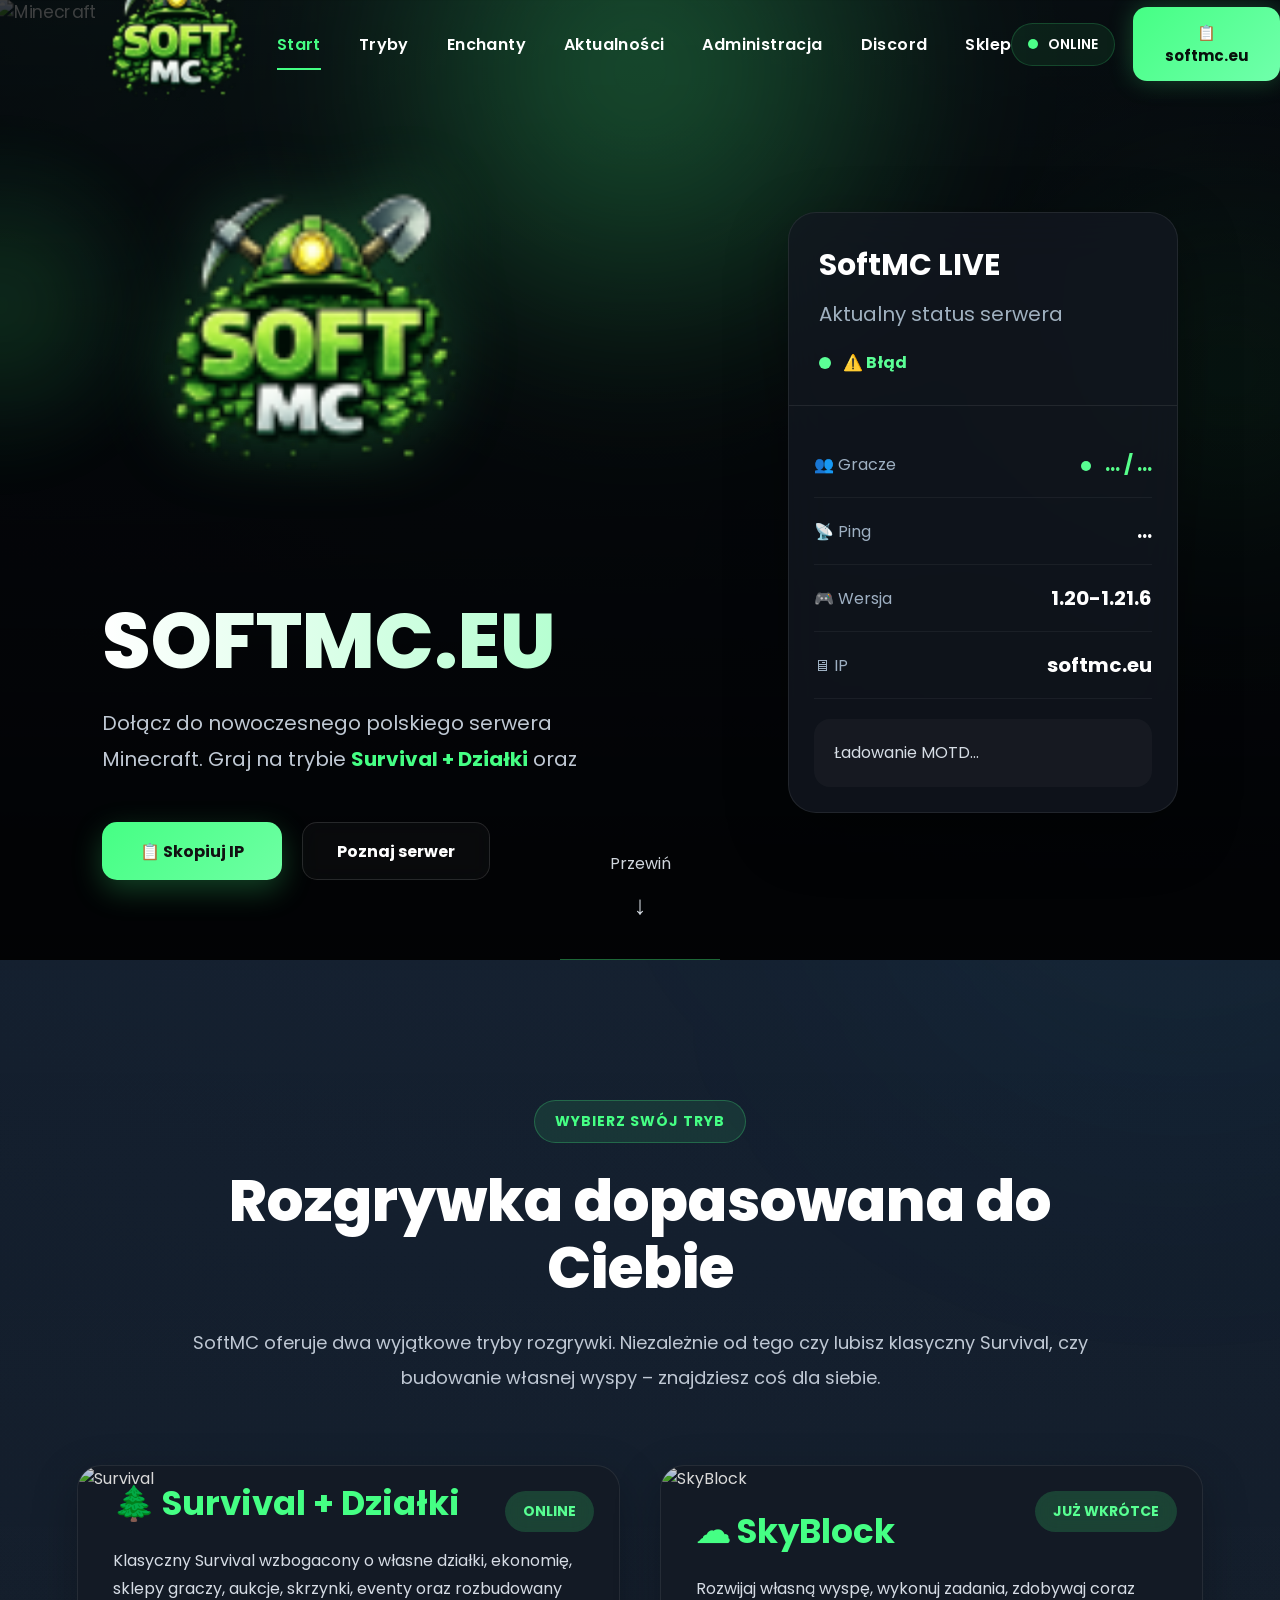
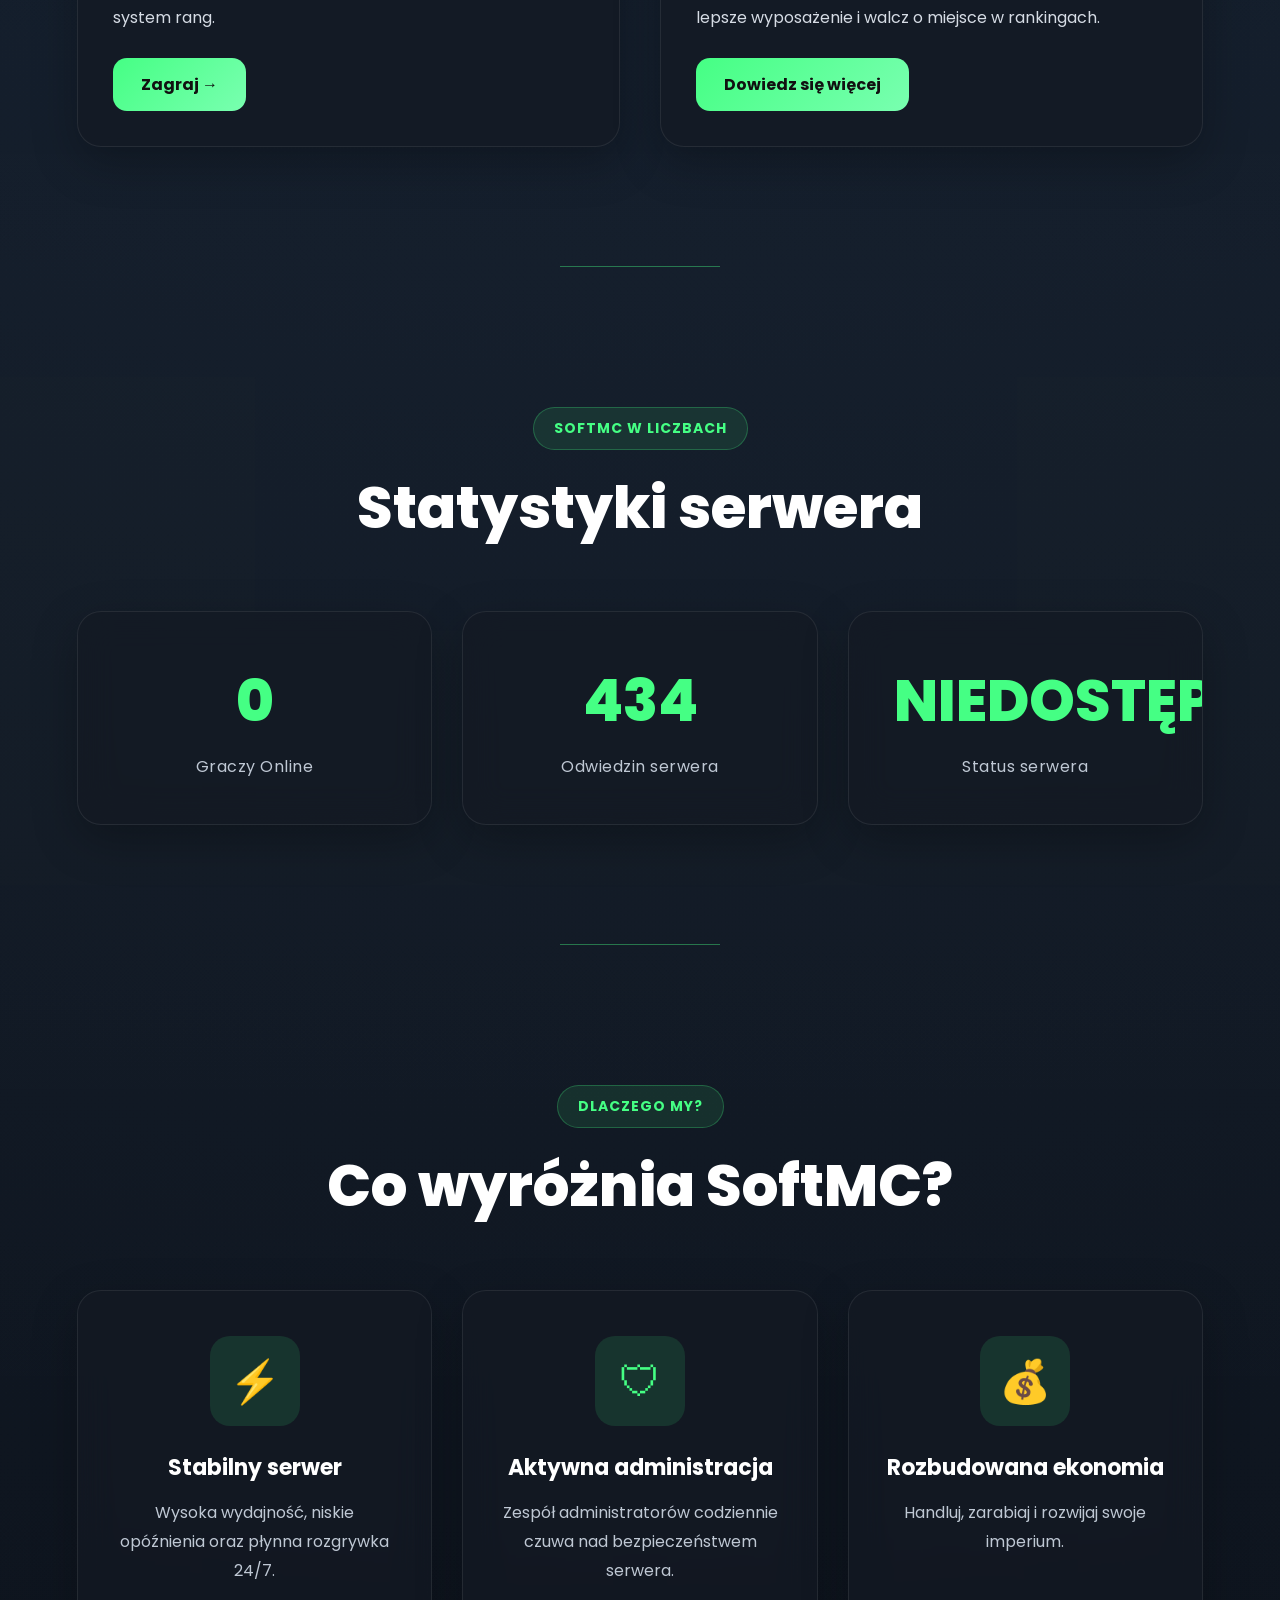
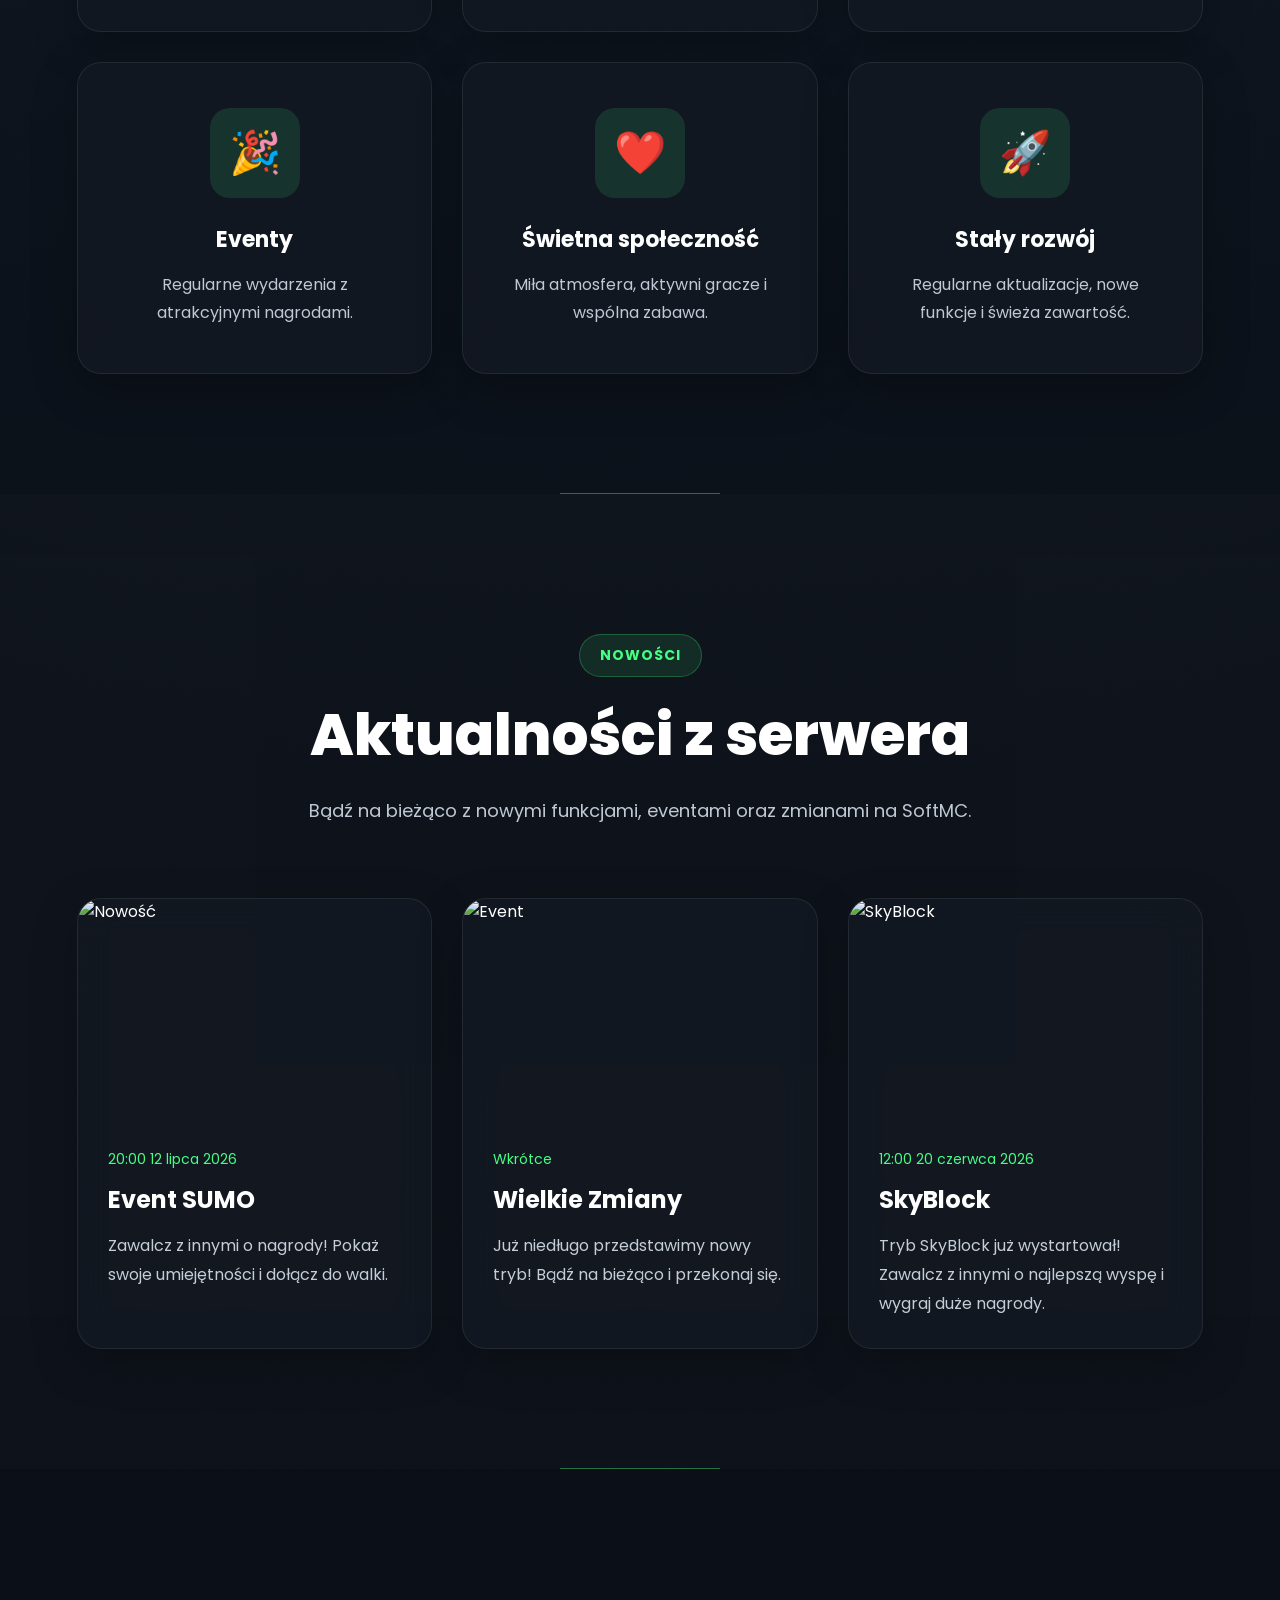
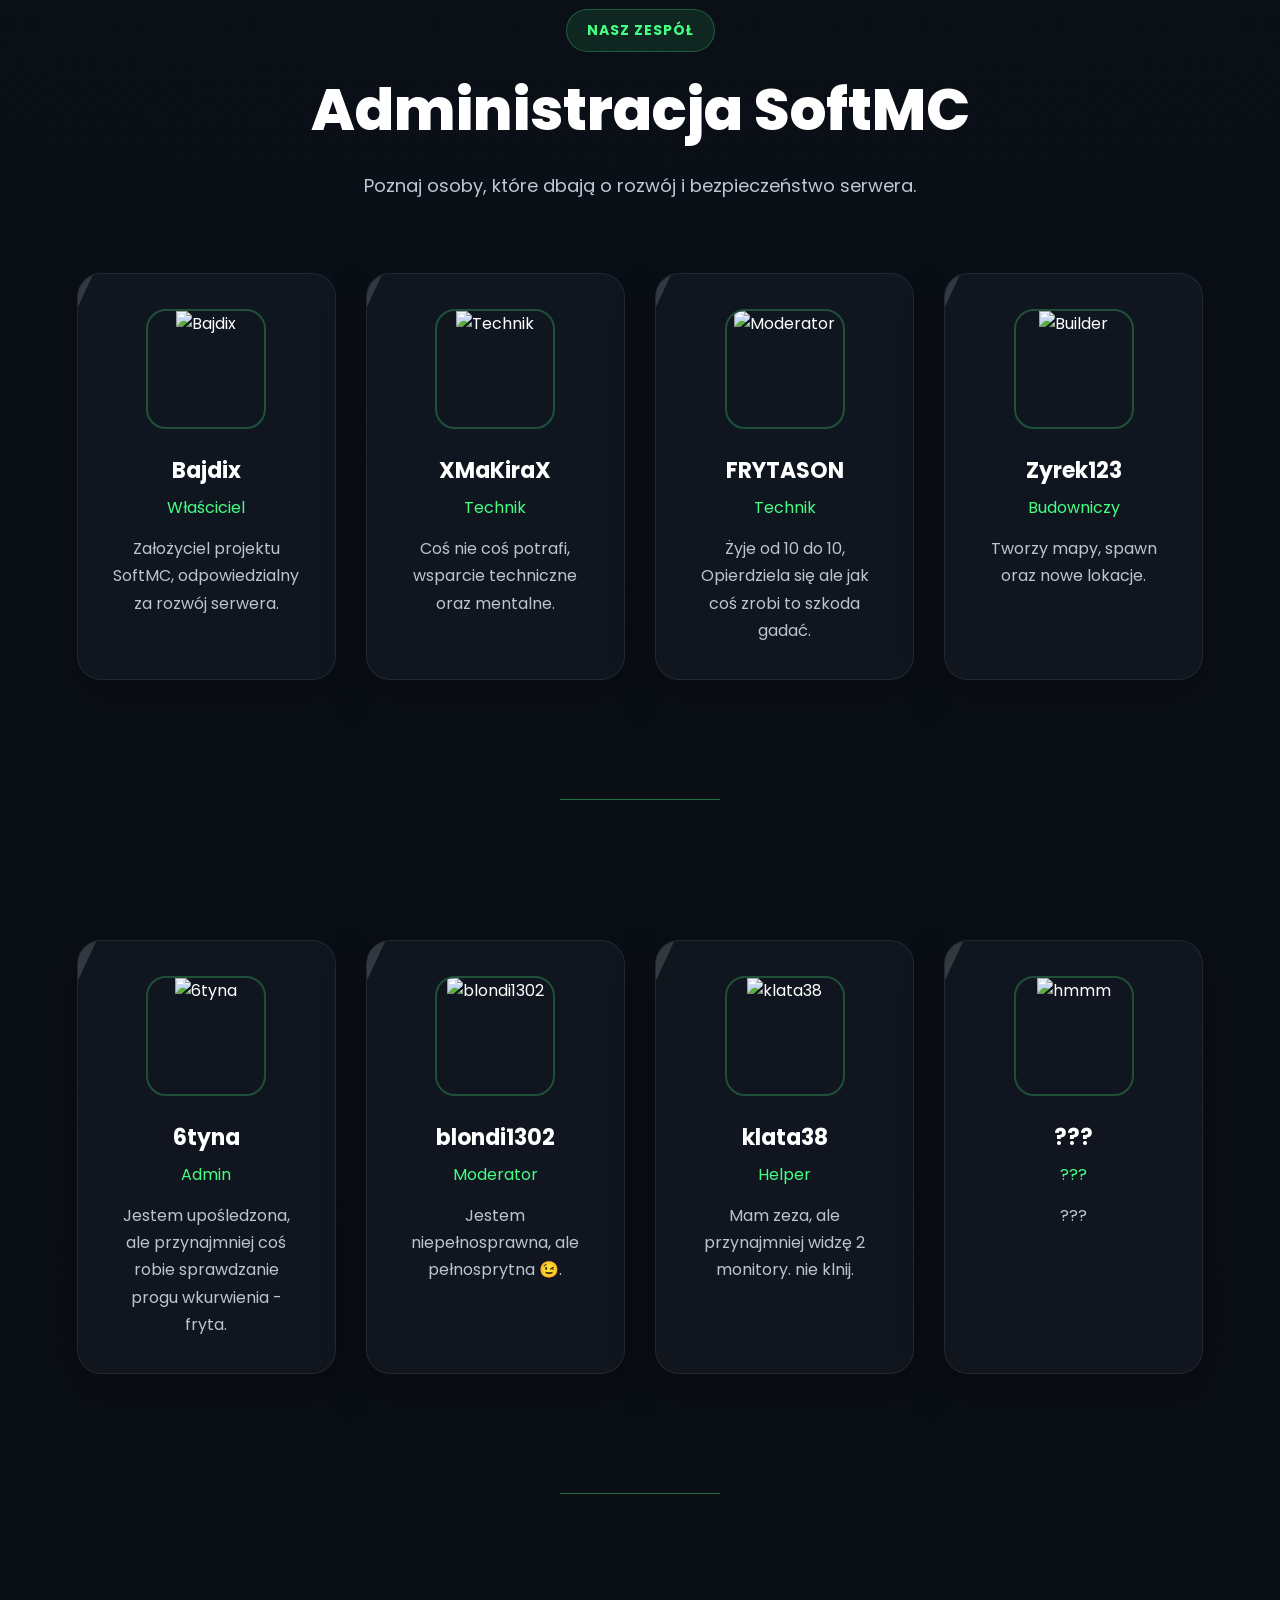
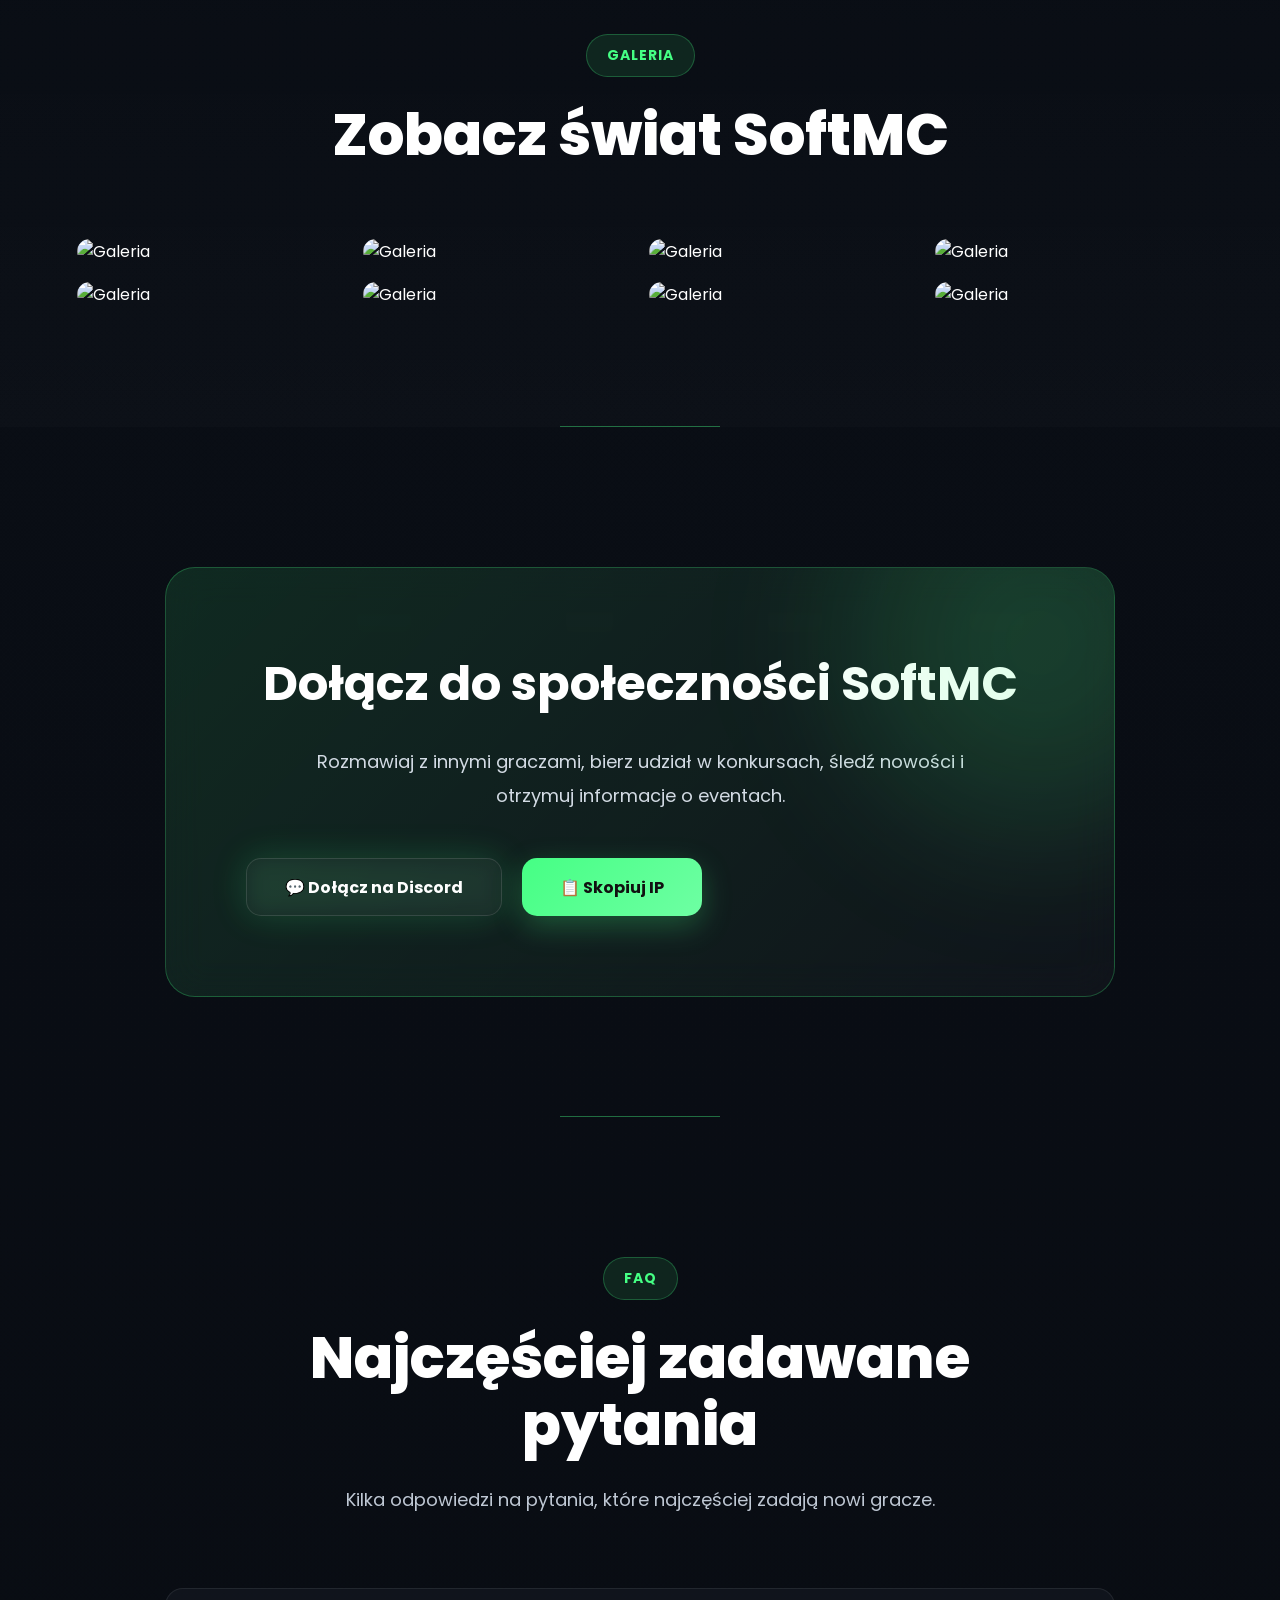
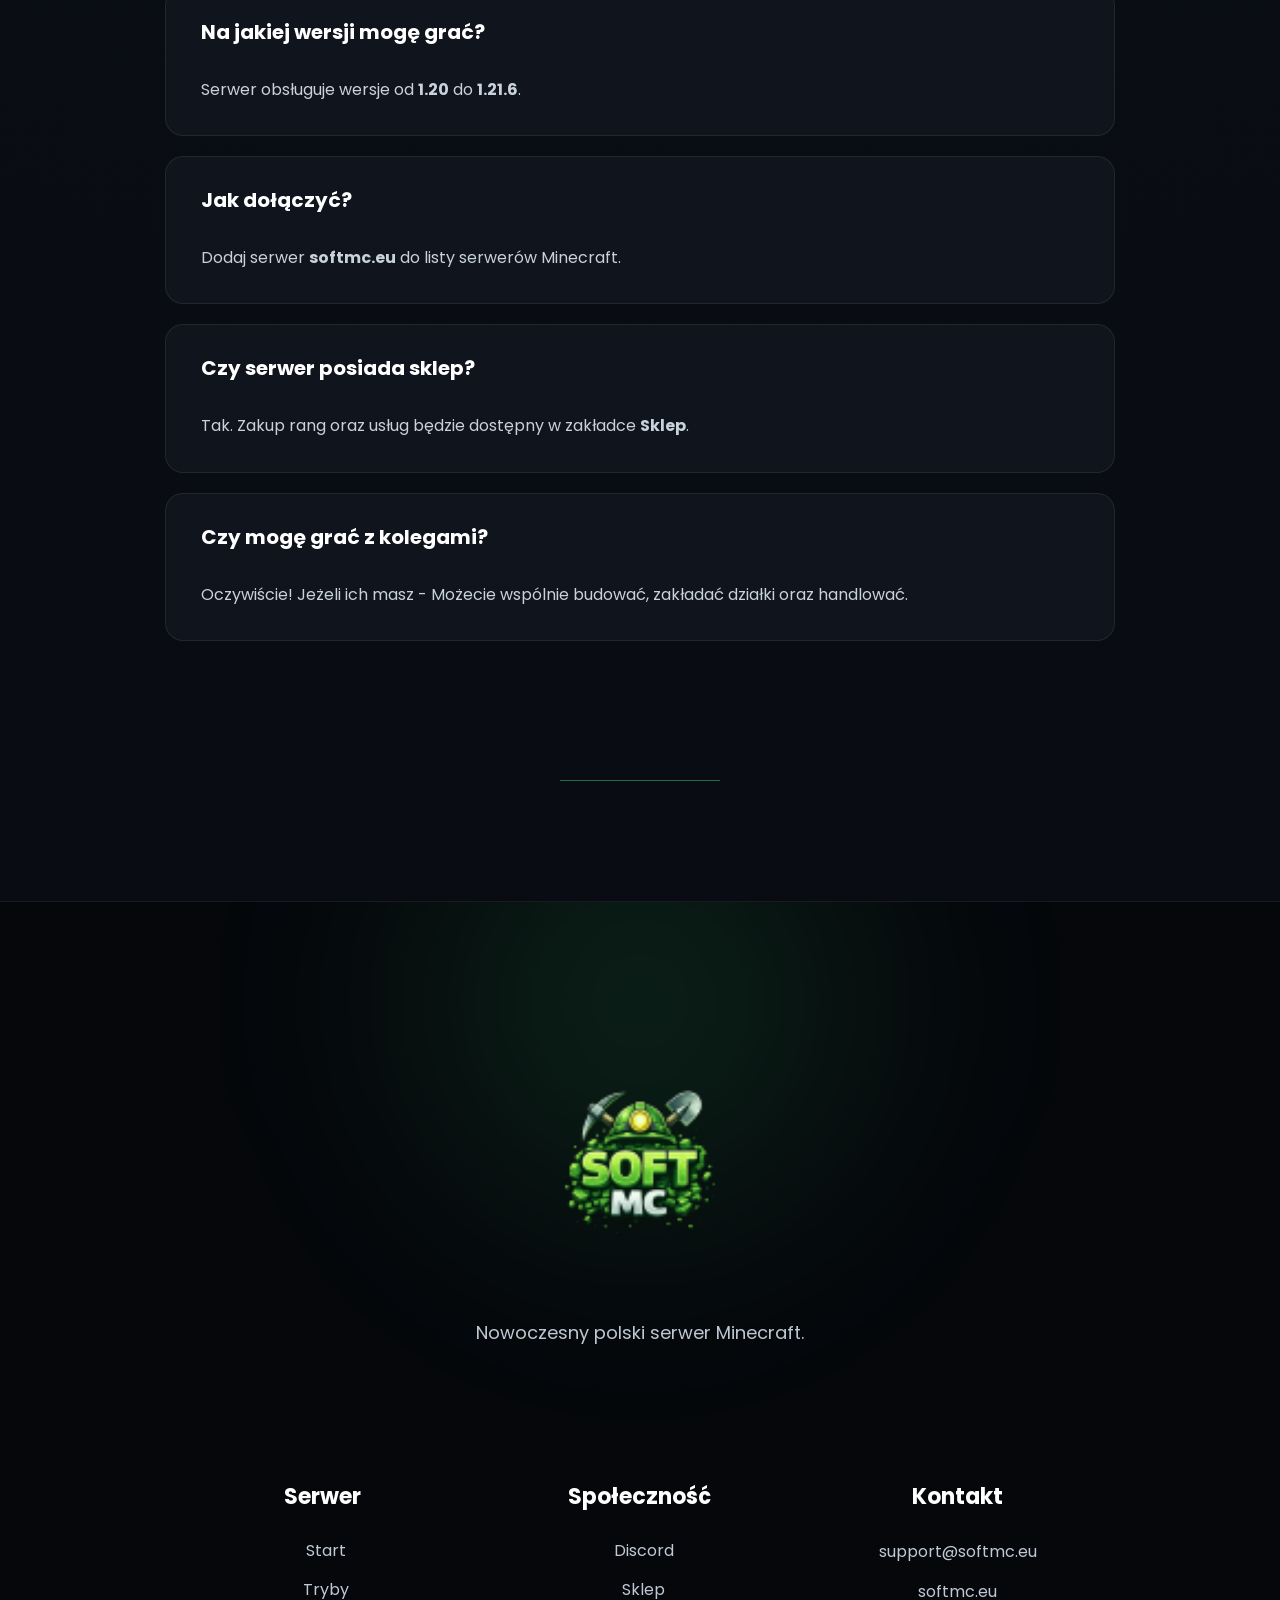
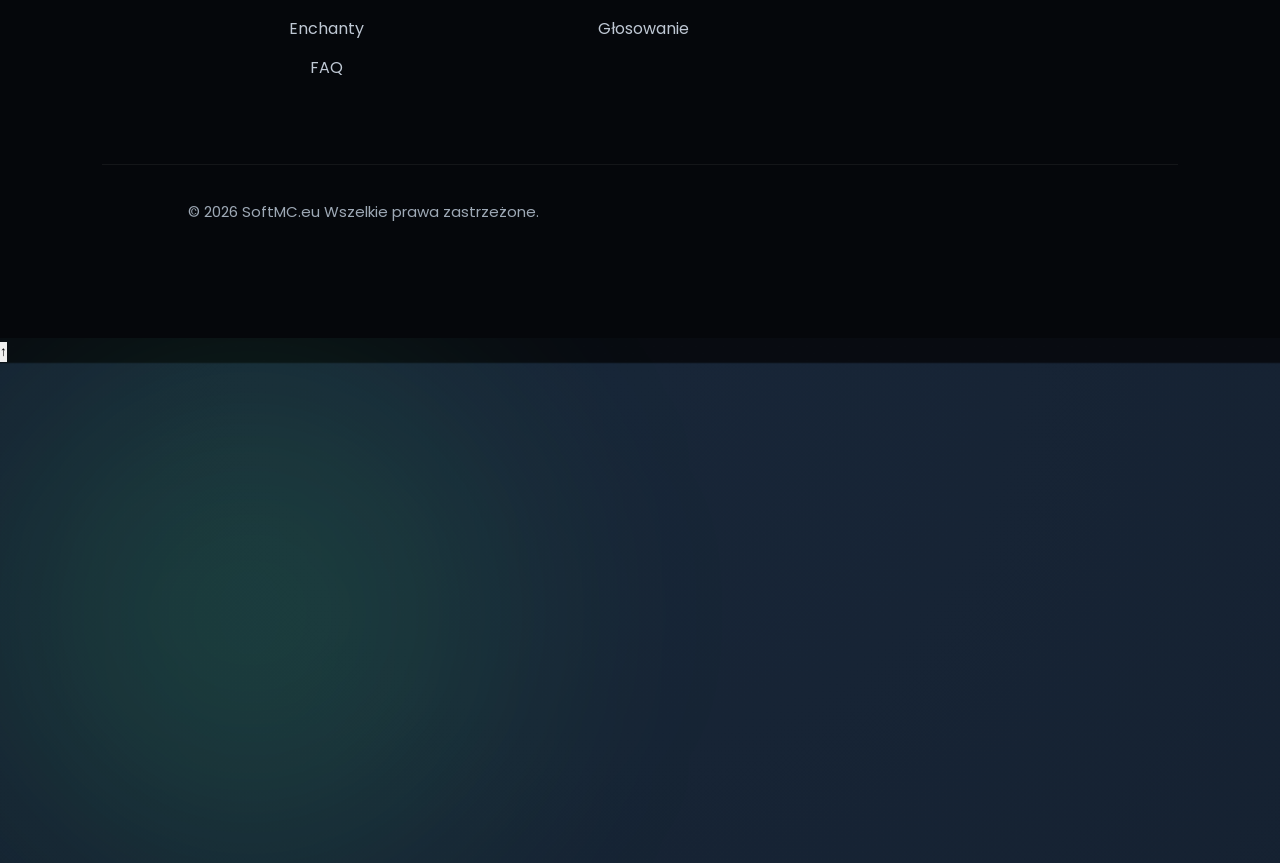
==== index.html @ 6e119c4b "Update index.html" ====
<!DOCTYPE html>
<html lang="pl">

<head>

    <meta charset="UTF-8">

    <meta name="viewport" content="width=device-width, initial-scale=1.0">

    <title>SoftMC.eu • Polski Serwer Minecraft</title>

    <meta name="description" content="SoftMC.eu - Nowoczesny polski serwer Minecraft Survival + Działki oraz SkyBlock.">

    <meta name="keywords" content="minecraft, survival, działki, skyblock, softmc, serwer minecraft">

    <meta name="theme-color" content="#45ff84">

    <meta property="og:title" content="SoftMC.eu">

    <meta property="og:description" content="Najlepszy serwer Survival + Działki oraz SkyBlock">

    <meta property="og:image" content="assets/img/logo.png">

    <link rel="icon" href="assets/img/favicon.png">

    <!-- Fonts -->

    <link rel="preconnect" href="https://fonts.googleapis.com">

    <link rel="preconnect" href="https://fonts.gstatic.com" crossorigin>

    <link href="https://fonts.googleapis.com/css2?family=Poppins:wght@300;400;500;600;700;800&display=swap"
        rel="stylesheet">

    <!-- CSS -->

    <link rel="stylesheet" href="assets/css/style.css">

    <link rel="stylesheet" href="assets/css/navbar.css">

    <link rel="stylesheet" href="assets/css/hero.css">

    <link rel="stylesheet" href="assets/css/cards.css">

    <link rel="stylesheet" href="assets/css/sections.css">

    <link rel="stylesheet" href="assets/css/footer.css">

    <link rel="stylesheet" href="assets/css/animations.css">

    <link rel="stylesheet" href="assets/css/responsive.css">

</head>

<body>

    <!-- ============================= -->

    <div id="particles"></div>

    <div class="hero-glow"></div>

    <!-- ============================= -->

    <nav>

        <a href="#" class="logo">

            <img src="assets/img/logo.png" alt="SoftMC">

        </a>

        <ul>

            <li><a class="active" href="#">Start</a></li>

            <li><a href="#gamemodes">Tryby</a></li>

            <li><a href="pages/enchanty.html">Enchanty</a></li>

            <li><a href="#news">Aktualności</a></li>

            <li><a href="#staff">Administracja</a></li>

            <li><a href="#discord">Discord</a></li>

            <li><a href="https://vishop.pl/shop/25803/server/24490">Sklep</a></li>

        </ul>

        <div class="nav-right">

            <div class="server-pill">

                <span class="dot"></span>

                <span id="server-status-nav">

                    ONLINE

                </span>

            </div>

            <button class="copy-ip" onclick="copyIP()">

                <span>

                    📋 softmc.eu

                </span>

            </button>

            <a class="discord-btn" href="#discord">

                💬

            </a>

        </div>

        <div class="mobile-toggle">

            <i>☰</i>

        </div>

    </nav>

    <!-- ============================= -->

    <header>

        <div class="hero-background">

            <img src="assets/img/hero.png" alt="Minecraft">

        </div>

        <section class="hero">

            <!-- LEFT -->

            <div class="hero-left">

                <img class="hero-logo" src="assets/img/logo.png" alt="SoftMC">

                <h1 class="hero-title">

                    SOFTMC.EU

                </h1>

                <p class="hero-description">

                    Dołącz do nowoczesnego polskiego serwera Minecraft.

                    Graj na trybie

                    <span class="highlight">Survival + Działki</span>

                    oraz

                    <span class="highlight">SkyBlock</span>.

                </p>

                <div class="hero-buttons">

                    <button class="copy-ip" onclick="copyIP()">

                        📋 Skopiuj IP

                    </button>

                    <a href="#gamemodes">

                        Poznaj serwer

                    </a>

                </div>

            </div>

            <!-- RIGHT -->

            <div class="hero-right">

                <div class="live-card">

                    <div class="live-header">

                        <h2>

                            SoftMC LIVE

                        </h2>

                        <p>

                            Aktualny status serwera

                        </p>

                        <div class="server-status">

                            <span class="circle"></span>

                            <span id="server-status">

                                Ładowanie...

                            </span>

                        </div>

                    </div>

                    <div class="live-stats">

                        <div class="live-item">

                            <span class="live-label">

                                👥 Gracze

                            </span>

                            <span class="live-value online">

                                <span id="players-online">

                                    ...

                                </span>

                                /

                                <span id="players-max">

                                    ...

                                </span>

                            </span>

                        </div>

                        <div class="live-item">

                            <span class="live-label">

                                📡 Ping

                            </span>

                            <span id="server-ping" class="live-value">

                                ...

                            </span>

                        </div>

                        <div class="live-item">

                            <span class="live-label">

                                🎮 Wersja

                            </span>

                            <span id="server-version" class="live-value">

                                1.20-1.21.6

                            </span>

                        </div>

                        <div class="live-item">

                            <span class="live-label">

                                🖥 IP

                            </span>

                            <span class="live-value">

                                softmc.eu

                            </span>

                        </div>

                        <div id="server-motd" class="live-motd">

                            Ładowanie MOTD...

                        </div>

                    </div>

                </div>

            </div>

        </section>

        <div class="hero-scroll">

            <span>

                Przewiń

            </span>

            <i>

                ↓

            </i>

        </div>

    </header>
    <!-- ===================================================== -->
    <!-- TRYBY GRY -->
    <!-- ===================================================== -->

    <section id="gamemodes">

        <div class="section-header">

            <span class="section-subtitle">
                WYBIERZ SWÓJ TRYB
            </span>

            <h2 class="section-title">
                Rozgrywka dopasowana do Ciebie
            </h2>

            <p class="section-description">
                SoftMC oferuje dwa wyjątkowe tryby rozgrywki.
                Niezależnie od tego czy lubisz klasyczny Survival,
                czy budowanie własnej wyspy – znajdziesz coś dla siebie.
            </p>

        </div>

        <div class="gamemode-grid">

            <!-- Survival -->

            <article class="card gamemode-card">

                <div class="badge">

                    ONLINE

                </div>

                <div class="card-image">

                    <img src="assets/img/survival.png" alt="Survival">

                </div>

                <div class="card-content">

                    <h3 class="card-title">

                        🌲 Survival + Działki

                    </h3>

                    <p class="card-text">

                        Klasyczny Survival wzbogacony
                        o własne działki, ekonomię,
                        sklepy graczy, aukcje,
                        skrzynki, eventy
                        oraz rozbudowany system rang.

                    </p>

                    <a href="#" class="card-button">

                        Zagraj →

                    </a>

                </div>

            </article>

            <!-- SkyBlock -->

            <article class="card gamemode-card">

                <div class="badge">

                    JUŻ WKRÓTCE

                </div>

                <div class="card-image">

                    <img src="assets/img/skyblock.png" alt="SkyBlock">

                </div>

                <div class="card-content">

                    <h3 class="card-title">

                        ☁ SkyBlock

                    </h3>

                    <p class="card-text">

                        Rozwijaj własną wyspę,
                        wykonuj zadania,
                        zdobywaj coraz lepsze
                        wyposażenie i walcz
                        o miejsce w rankingach.

                    </p>

                    <a href="#" class="card-button">

                        Dowiedz się więcej

                    </a>

                </div>

            </article>

        </div>

    </section>

    <!-- ===================================================== -->
    <!-- STATYSTYKI -->
    <!-- ===================================================== -->

    <section id="stats">

        <div class="section-header">

            <span class="section-subtitle">

                SOFTMC W LICZBACH

            </span>

            <h2 class="section-title">

                Statystyki serwera

            </h2>

        </div>

        <div class="stats-grid">

            <div class="card stat-card">

                <div id="players-online-big" class="stat-number">

                    0

                </div>

                <div class="stat-title">

                    Graczy Online

                </div>

            </div>

            <div class="card stat-card">

                <div class="stat-number">

                    1000

                </div>

                <div class="stat-title">

                    Odwiedzin serwera

                </div>

            </div>

            <div class="card stat-card">

                <div id="server-state" class="stat-number">

                    ONLINE

                </div>

                <div class="stat-title">

                    Status serwera

                </div>

            </div>

        </div>

    </section>

    <!-- ===================================================== -->
    <!-- DLACZEGO SOFTMC -->
    <!-- ===================================================== -->

    <section id="features">

        <div class="section-header">

            <span class="section-subtitle">

                DLACZEGO MY?

            </span>

            <h2 class="section-title">

                Co wyróżnia SoftMC?

            </h2>

        </div>

        <div class="features-grid">

            <div class="card feature-card">

                <div class="feature-icon">
                    ⚡
                </div>

                <h3 class="feature-title">

                    Stabilny serwer

                </h3>

                <p class="feature-text">

                    Wysoka wydajność,
                    niskie opóźnienia
                    oraz płynna rozgrywka 24/7.

                </p>

            </div>

            <div class="card feature-card">

                <div class="feature-icon">
                    🛡
                </div>

                <h3 class="feature-title">

                    Aktywna administracja

                </h3>

                <p class="feature-text">

                    Zespół administratorów
                    codziennie czuwa
                    nad bezpieczeństwem serwera.

                </p>

            </div>

            <div class="card feature-card">

                <div class="feature-icon">
                    💰
                </div>

                <h3 class="feature-title">

                    Rozbudowana ekonomia

                </h3>

                <p class="feature-text">

                    Handluj,
                    zarabiaj
                    i rozwijaj swoje imperium.

                </p>

            </div>

            <div class="card feature-card">

                <div class="feature-icon">
                    🎉
                </div>

                <h3 class="feature-title">

                    Eventy

                </h3>

                <p class="feature-text">

                    Regularne wydarzenia
                    z atrakcyjnymi nagrodami.

                </p>

            </div>

            <div class="card feature-card">

                <div class="feature-icon">
                    ❤️
                </div>

                <h3 class="feature-title">

                    Świetna społeczność

                </h3>

                <p class="feature-text">

                    Miła atmosfera,
                    aktywni gracze
                    i wspólna zabawa.

                </p>

            </div>

            <div class="card feature-card">

                <div class="feature-icon">
                    🚀
                </div>

                <h3 class="feature-title">

                    Stały rozwój

                </h3>

                <p class="feature-text">

                    Regularne aktualizacje,
                    nowe funkcje
                    i świeża zawartość.

                </p>

            </div>

        </div>

    </section>
    <!-- ===================================================== -->
    <!-- AKTUALNOŚCI -->
    <!-- ===================================================== -->

    <section id="news">

        <div class="section-header">

            <span class="section-subtitle">

                NOWOŚCI

            </span>

            <h2 class="section-title">

                Aktualności z serwera

            </h2>

            <p class="section-description">

                Bądź na bieżąco z nowymi funkcjami,
                eventami oraz zmianami na SoftMC.

            </p>

        </div>

        <div class="news-grid">

            <article class="card news-card">

                <div class="news-image">

                    <img src="assets/img/news/news1.png" alt="Nowość">

                </div>

                <div class="news-body">

                    <div class="news-date">

                        20:00 12 lipca 2026

                    </div>

                    <h3 class="news-title">

                        Event SUMO

                    </h3>

                    <p class="news-text">

                        Zawalcz z innymi o nagrody!
                        Pokaż swoje umiejętności i dołącz 
                        do walki.

                    </p>

                </div>

            </article>

            <article class="card news-card">

                <div class="news-image">

                    <img src="assets/img/news/news2.png" alt="Event">

                </div>

                <div class="news-body">

                    <div class="news-date">

                        Wkrótce

                    </div>

                    <h3 class="news-title">

                        Wielkie Zmiany 

                    </h3>

                    <p class="news-text">

                        Już niedługo przedstawimy nowy tryb!
                        Bądź na bieżąco i przekonaj się.

                    </p>

                </div>

            </article>

            <article class="card news-card">

                <div class="news-image">

                    <img src="assets/img/news/news3.png" alt="SkyBlock">

                </div>

                <div class="news-body">

                    <div class="news-date">

                        12:00 20 czerwca 2026

                    </div>

                    <h3 class="news-title">

                        SkyBlock

                    </h3>

                    <p class="news-text">

                        Tryb SkyBlock już wystartował!
                        Zawalcz z innymi o najlepszą wyspę
                        i wygraj duże nagrody.

                    </p>

                </div>

            </article>

        </div>

    </section>

    <!-- ===================================================== -->
    <!-- ADMINISTRACJA -->
    <!-- ===================================================== -->

    <section id="staff">

        <div class="section-header">

            <span class="section-subtitle">

                NASZ ZESPÓŁ

            </span>

            <h2 class="section-title">

                Administracja SoftMC

            </h2>

            <p class="section-description">

                Poznaj osoby, które dbają o rozwój
                i bezpieczeństwo serwera.

            </p>

        </div>

        <div class="staff-grid">

            <article class="card staff-card">

                <div class="staff-avatar">

                    <img src="https://minotar.net/helm/Bajdix/256.png" alt="Bajdix">

                </div>

                <h3 class="staff-name">

                    Bajdix

                </h3>

                <div class="staff-rank">

                    Właściciel

                </div>

                <p class="staff-description">

                    Założyciel projektu SoftMC,
                    odpowiedzialny za rozwój serwera.

                </p>

            </article>

            <article class="card staff-card">

                <div class="staff-avatar">

                    <img src="https://minotar.net/helm/XMaKiraX/256.png" alt="Technik">

                </div>

                <h3 class="staff-name">

                    XMaKiraX

                </h3>

                <div class="staff-rank">

                    Technik

                </div>

                <p class="staff-description">

                    Coś nie coś potrafi,
                    wsparcie techniczne
                    oraz mentalne.

                </p>

            </article>

            <article class="card staff-card">

                <div class="staff-avatar">

                    <img src="https://minotar.net/helm/FRYTASON/256.png" alt="Moderator">

                </div>

                <h3 class="staff-name">

                    FRYTASON

                </h3>

                <div class="staff-rank">

                    Technik

                </div>

                <p class="staff-description">

                    Żyje od 10 do 10,
                    Opierdziela się
                    ale jak coś zrobi to szkoda gadać.

                </p>

            </article>

            <article class="card staff-card">

                <div class="staff-avatar">

                    <img src="https://minotar.net/helm/zyrek123/256.png" alt="Builder">

                </div>

                <h3 class="staff-name">

                    Zyrek123

                </h3>

                <div class="staff-rank">

                    Budowniczy

                </div>

                <p class="staff-description">

                    Tworzy mapy,
                    spawn oraz nowe lokacje.

                </p>

        </div>
        

    </section>
<section id="staff">
        
        <div class="staff-grid">
            

            <article class="card staff-card">

                <div class="staff-avatar">

                    <img src="https://minotar.net/helm/6tyna/256.png" alt="6tyna">

                </div>

                <h3 class="staff-name">

                    6tyna

                </h3>

                <div class="staff-rank">

                    Admin

                </div>

                <p class="staff-description">

                    Jestem upośledzona,
                    ale przynajmniej coś robie
                    sprawdzanie progu wkurwienia - fryta.

                </p>

            </article>

            <article class="card staff-card">

                <div class="staff-avatar">

                    <img src="https://minotar.net/helm/blondi1302/256.png" alt="blondi1302">

                </div>

                <h3 class="staff-name">

                    blondi1302

                </h3>

                <div class="staff-rank">

                    Moderator

                </div>

                <p class="staff-description">

                    Jestem niepełnosprawna,
                    ale pełnosprytna 😉.

                </p>

            </article>

            <article class="card staff-card">

                <div class="staff-avatar">

                    <img src="https://minotar.net/helm/klata38/256.png" alt="klata38">

                </div>

                <h3 class="staff-name">

                    klata38

                </h3>

                <div class="staff-rank">

                    Helper

                </div>

                <p class="staff-description">

                    Mam zeza,
                    ale przynajmniej widzę 2 monitory.
                    nie klnij.

                </p>

            </article>

            <article class="card staff-card">

                <div class="staff-avatar">

                    <img src="https://minotar.net/helm/3bxn/256.png" alt="hmmm">

                </div>

                <h3 class="staff-name">

                    ???

                </h3>

                <div class="staff-rank">

                    ???

                </div>

                <p class="staff-description">

                    ???

                </p>

        </div>
        

    </section>

    <!-- ===================================================== -->
    <!-- GALERIA -->
    <!-- ===================================================== -->

    <section id="gallery">

        <div class="section-header">

            <span class="section-subtitle">

                GALERIA

            </span>

            <h2 class="section-title">

                Zobacz świat SoftMC

            </h2>

        </div>

        <div class="gallery-grid">

            <div class="gallery-item">

                <img src="assets/img/gallery/image1.png" alt="Galeria">

            </div>

            <div class="gallery-item">

                <img src="assets/img/gallery/image2.png" alt="Galeria">

            </div>

            <div class="gallery-item">

                <img src="assets/img/gallery/image3.png" alt="Galeria">

            </div>

            <div class="gallery-item">

                <img src="assets/img/gallery/image4.png" alt="Galeria">

            </div>

            <div class="gallery-item">

                <img src="assets/img/gallery/image5.png" alt="Galeria">

            </div>

            <div class="gallery-item">

                <img src="assets/img/gallery/image6.png" alt="Galeria">

            </div>

            <div class="gallery-item">

                <img src="assets/img/gallery/image7.png" alt="Galeria">

            </div>

            <div class="gallery-item">

                <img src="assets/img/gallery/image8.png" alt="Galeria">

            </div>

        </div>

    </section>

    <!-- ===================================================== -->
    <!-- DISCORD -->
    <!-- ===================================================== -->

    <section id="discord">

        <div class="discord-box">

            <h2>

                Dołącz do społeczności SoftMC

            </h2>

            <p>

                Rozmawiaj z innymi graczami,
                bierz udział w konkursach,
                śledź nowości i otrzymuj
                informacje o eventach.

            </p>

            <div class="hero-buttons">

                <a href="https://discord.gg/3wYS8dTfFy" target="_blank">

                    💬 Dołącz na Discord

                </a>

                <button class="copy-ip" onclick="copyIP()">

                    📋 Skopiuj IP

                </button>

            </div>

        </div>

    </section>
    <!-- ===================================================== -->
    <!-- FAQ -->
    <!-- ===================================================== -->

    <section id="faq">

        <div class="section-header">

            <span class="section-subtitle">

                FAQ

            </span>

            <h2 class="section-title">

                Najczęściej zadawane pytania

            </h2>

            <p class="section-description">

                Kilka odpowiedzi na pytania,
                które najczęściej zadają nowi gracze.

            </p>

        </div>

        <div class="faq-container">

            <div class="faq-item">

                <div class="faq-question">

                    Na jakiej wersji mogę grać?

                </div>

                <div class="faq-answer">

                    Serwer obsługuje wersje od
                    <strong>1.20</strong>
                    do
                    <strong>1.21.6</strong>.

                </div>

            </div>

            <div class="faq-item">

                <div class="faq-question">

                    Jak dołączyć?

                </div>

                <div class="faq-answer">

                    Dodaj serwer

                    <strong>softmc.eu</strong>

                    do listy serwerów Minecraft.

                </div>

            </div>

            <div class="faq-item">

                <div class="faq-question">

                    Czy serwer posiada sklep?

                </div>

                <div class="faq-answer">

                    Tak.

                    Zakup rang oraz usług będzie
                    dostępny w zakładce
                    <strong>Sklep</strong>.

                </div>

            </div>

            <div class="faq-item">

                <div class="faq-question">

                    Czy mogę grać z kolegami?

                </div>

                <div class="faq-answer">

                    Oczywiście!

                    Jeżeli ich masz - Możecie wspólnie budować,
                    zakładać działki
                    oraz handlować.

                </div>

            </div>

        </div>

    </section>

    <!-- ===================================================== -->
    <!-- FOOTER -->
    <!-- ===================================================== -->

    <footer>

        <div class="footer-top">

            <img src="assets/img/logo.png" alt="SoftMC">

            <p>

                Nowoczesny polski serwer Minecraft.

            </p>

        </div>

        <div class="footer-grid">

            <div>

                <h3>

                    Serwer

                </h3>

                <a href="#">

                    Start

                </a>

                <a href="#gamemodes">

                    Tryby

                </a>

                <a href="pages/enchanty.html">

                    Enchanty

                </a>

                <a href="#faq">

                    FAQ

                </a>

            </div>

            <div>

                <h3>

                    Społeczność

                </h3>

                <a href="#discord">

                    Discord

                </a>

                <a href="https://vishop.pl/shop/25803/server/24490">

                    Sklep

                </a>

                <a href="pages/glosowanie.html">

                    Głosowanie

                </a>

            </div>

            <div>

                <h3>

                    Kontakt

                </h3>

                <p>

                    support@softmc.eu

                </p>

                <p>

                    softmc.eu

                </p>

            </div>

        </div>

        <div class="footer-bottom">

            <p>

                © 2026 SoftMC.eu

                Wszelkie prawa zastrzeżone.

            </p>

        </div>

    </footer>

    <!-- ===================================================== -->
    <!-- BACK TO TOP -->
    <!-- ===================================================== -->

    <button id="backToTop" class="back-to-top">

        ↑

    </button>

    <!-- ===================================================== -->
    <!-- LOADER -->
    <!-- ===================================================== -->

    <div class="loader">

        <div class="loader-logo">

            <img src="assets/img/logo.png" alt="SoftMC">

        </div>

    </div>

    <!-- ===================================================== -->
    <!-- SCRIPTS -->
    <!-- ===================================================== -->

    <script src="assets/js/server.js"></script>

    <script src="assets/js/navbar.js"></script>

    <script src="assets/js/particles.js"></script>

    <script src="assets/js/hero.js"></script>

    <script src="assets/js/app.js"></script>

</body>

</html>
---- assets/css/style.css ----
/* ===========================================
   SoftMC.eu
   style.css
   Part 1
=========================================== */

:root{

    --primary:#45ff84;
    --primary-dark:#2ed96b;

    --background:#080b11;
    --background2:#10151f;

    --card:rgba(22,27,34,.78);

    --white:#ffffff;
    --gray:#bfc8d3;

    --border:rgba(255,255,255,.08);

    --shadow:0 0 35px rgba(69,255,132,.18);

    --transition:.30s ease;

    --radius:18px;

}

*{

    margin:0;
    padding:0;
    box-sizing:border-box;

}

html{

    scroll-behavior:smooth;

}

body{

    font-family:'Poppins',sans-serif;

    background:
        radial-gradient(circle at top,#182638 0%,#0b1018 40%,#080b11 100%);

    color:white;

    overflow-x:hidden;

    min-height:100vh;

}

/* =======================
Scrollbar
======================= */

::-webkit-scrollbar{

    width:11px;

}

::-webkit-scrollbar-track{

    background:#0b1018;

}

::-webkit-scrollbar-thumb{

    background:var(--primary);

    border-radius:100px;

}

::-webkit-scrollbar-thumb:hover{

    background:#63ff99;

}

/* =======================
Particles
======================= */

#particles{

    position:fixed;

    inset:0;

    z-index:-2;

}

/* =======================
Header
======================= */

header{

    position:relative;

    min-height:100vh;

    overflow:hidden;

}

/* tło */

header::before{

    content:"";

    position:absolute;

    inset:0;

    background:

        linear-gradient(rgba(0,0,0,.55),
        rgba(0,0,0,.75)),

        url("../img/hero.webp");

    background-size:cover;

    background-position:center;

    transform:scale(1.05);

    z-index:-2;

}

/* zielona poświata */

header::after{

    content:"";

    position:absolute;

    width:700px;

    height:700px;

    left:50%;

    top:-280px;

    transform:translateX(-50%);

    background:radial-gradient(circle,
    rgba(69,255,132,.28),
    transparent 70%);

    filter:blur(60px);

    z-index:-1;

}

/* =======================
Navbar
======================= */

nav{

    position:fixed;

    top:0;

    left:0;

    width:100%;

    height:88px;

    display:flex;

    justify-content:space-between;

    align-items:center;

    padding:0 7%;

    transition:.35s;

    z-index:9999;

}

nav.scrolled{

    background:rgba(10,13,18,.78);

    backdrop-filter:blur(18px);

    border-bottom:1px solid var(--border);

}

.logo img{

    width:210px;

}

nav ul{

    display:flex;

    list-style:none;

    gap:38px;

}

nav ul li a{

    color:white;

    text-decoration:none;

    font-weight:600;

    transition:var(--transition);

    position:relative;

}

nav ul li a::after{

    content:"";

    position:absolute;

    bottom:-8px;

    left:0;

    width:0;

    height:2px;

    background:var(--primary);

    transition:.35s;

}

nav ul li a:hover{

    color:var(--primary);

}

nav ul li a:hover::after{

    width:100%;

}

/* =======================
Button
======================= */

button{

    cursor:pointer;

    border:none;

    font-family:inherit;

}

.join-nav button{

    padding:14px 30px;

    background:var(--primary);

    color:#111;

    font-weight:700;

    border-radius:12px;

    transition:.35s;

    box-shadow:var(--shadow);

}

.join-nav button:hover{

    transform:translateY(-4px);

    background:#67ff9d;

}

/* =======================
Hero
======================= */

.hero{

    width:100%;

    min-height:100vh;

    display:grid;

    grid-template-columns:1.1fr .9fr;

    align-items:center;

    gap:60px;

    padding:150px 8% 90px;

}

.hero-logo{

    width:390px;

    margin-bottom:35px;

    animation:float 5s ease-in-out infinite;

}

.hero h1{

    font-size:78px;

    line-height:1;

    margin-bottom:25px;

    font-weight:800;

}

.hero p{

    max-width:620px;

    color:var(--gray);

    line-height:1.8;

    font-size:20px;

}

.hero p b{

    color:var(--primary);

}

/* =======================
Hero Buttons
======================= */

.hero-buttons{

    margin-top:45px;

    display:flex;

    gap:20px;

}

.hero-buttons button{

    background:var(--primary);

    color:#111;

    padding:18px 34px;

    border-radius:14px;

    font-size:16px;

    font-weight:700;

    transition:.35s;

    box-shadow:var(--shadow);

}

.hero-buttons button:hover{

    transform:translateY(-5px);

}

.hero-buttons a{

    display:flex;

    align-items:center;

    justify-content:center;

    text-decoration:none;

    color:white;

    border:1px solid rgba(255,255,255,.12);

    padding:18px 34px;

    border-radius:14px;

    transition:.35s;

}

.hero-buttons a:hover{

    background:rgba(255,255,255,.06);

    border-color:var(--primary);

}

/* =======================
Server Card
======================= */

.hero-server{

    display:grid;

    grid-template-columns:repeat(2,1fr);

    gap:25px;

}

.status-card{

    background:var(--card);

    border:1px solid var(--border);

    border-radius:var(--radius);

    backdrop-filter:blur(20px);

    padding:35px;

    transition:.35s;

}

.status-card:hover{

    transform:translateY(-8px);

    border-color:rgba(69,255,132,.45);

    box-shadow:0 0 35px rgba(69,255,132,.12);

}

.status-card h3{

    color:var(--primary);

    margin-bottom:14px;

    font-size:18px;

}

.status-card p{

    font-size:30px;

    font-weight:700;

}

/* =======================
Section title
======================= */

section{

    padding:120px 8%;

}

.section-title{

    text-align:center;

    margin-bottom:70px;

}

.section-title h2{

    font-size:54px;

    margin-bottom:20px;

}

.section-title p{

    color:var(--gray);

    max-width:700px;

    margin:auto;

    line-height:1.8;

}

/* =======================
Animations
======================= */

@keyframes float{

    0%{

        transform:translateY(0);

    }

    50%{

        transform:translateY(-12px);

    }

    100%{

        transform:translateY(0);

    }

}

@keyframes fadeUp{

    from{

        opacity:0;

        transform:translateY(50px);

    }

    to{

        opacity:1;

        transform:translateY(0);

    }

}

.fade-up{

    animation:fadeUp .8s ease forwards;

}
/* ===========================================
   SoftMC.eu
   style.css
   Part 2
===========================================*/

/* =======================
   GAMEMODES
======================= */

.gamemode-grid{

    display:grid;
    grid-template-columns:repeat(2,1fr);
    gap:40px;

}

.gamemode-card{

    position:relative;

    overflow:hidden;

    border-radius:24px;

    background:#111827;

    border:1px solid rgba(255,255,255,.08);

    transition:.45s;

    cursor:pointer;

}

.gamemode-card:hover{

    transform:translateY(-10px);

    box-shadow:0 0 40px rgba(69,255,132,.20);

    border-color:rgba(69,255,132,.45);

}

.gamemode-card img{

    width:100%;

    height:320px;

    object-fit:cover;

    transition:.6s;

}

.gamemode-card:hover img{

    transform:scale(1.08);

}

.gamemode-card::before{

    content:"";

    position:absolute;

    inset:0;

    background:linear-gradient(

        transparent 25%,

        rgba(0,0,0,.82)

    );

    z-index:1;

}

.card-content{

    position:absolute;

    bottom:0;

    left:0;

    width:100%;

    padding:35px;

    z-index:2;

}

.card-content h3{

    font-size:34px;

    margin-bottom:18px;

    color:var(--primary);

}

.card-content p{

    line-height:1.8;

    color:#d6dce5;

}

.card-button{

    display:inline-block;

    margin-top:25px;

    padding:14px 28px;

    border-radius:12px;

    background:var(--primary);

    color:#111;

    font-weight:700;

    text-decoration:none;

    transition:.35s;

}

.card-button:hover{

    transform:translateY(-3px);

    background:#6dff9d;

}

/* =======================
   STATS
======================= */

.stats-grid{

    display:grid;

    grid-template-columns:repeat(3,1fr);

    gap:30px;

}

.stat-box{

    background:var(--card);

    border:1px solid rgba(255,255,255,.08);

    border-radius:22px;

    padding:45px;

    text-align:center;

    backdrop-filter:blur(20px);

    transition:.35s;

}

.stat-box:hover{

    transform:translateY(-8px);

    border-color:rgba(69,255,132,.40);

    box-shadow:0 0 30px rgba(69,255,132,.15);

}

.stat-box h3{

    font-size:60px;

    color:var(--primary);

    margin-bottom:10px;

}

.stat-box span{

    color:#d1d7de;

    font-size:18px;

}

/* =======================
   FEATURES
======================= */

.features{

    background:linear-gradient(

        to bottom,

        transparent,

        rgba(255,255,255,.02)

    );

}

.features-grid{

    display:grid;

    grid-template-columns:repeat(3,1fr);

    gap:30px;

}

.feature{

    background:rgba(255,255,255,.03);

    border:1px solid rgba(255,255,255,.07);

    border-radius:22px;

    padding:45px 35px;

    text-align:center;

    transition:.4s;

    backdrop-filter:blur(18px);

}

.feature:hover{

    transform:translateY(-8px);

    border-color:rgba(69,255,132,.35);

    box-shadow:0 0 30px rgba(69,255,132,.12);

}

.feature{

    font-size:52px;

}

.feature h3{

    margin-top:18px;

    margin-bottom:18px;

    color:var(--primary);

    font-size:24px;

}

.feature p{

    color:#c8ced7;

    line-height:1.8;

}

/* =======================
   DISCORD
======================= */

.discord-box{

    max-width:900px;

    margin:auto;

    padding:70px;

    text-align:center;

    border-radius:30px;

    background:

    linear-gradient(

        145deg,

        rgba(69,255,132,.10),

        rgba(255,255,255,.03)

    );

    border:1px solid rgba(69,255,132,.25);

    backdrop-filter:blur(25px);

}

.discord-box h2{

    font-size:52px;

    margin-bottom:25px;

}

.discord-box p{

    color:#d1d7de;

    line-height:1.8;

    margin-bottom:35px;

}

.discord-box a{

    display:inline-block;

    padding:18px 38px;

    background:var(--primary);

    color:#111;

    font-weight:700;

    text-decoration:none;

    border-radius:14px;

    transition:.35s;

    box-shadow:var(--shadow);

}

.discord-box a:hover{

    transform:translateY(-5px);

}

/* =======================
   FOOTER
======================= */

footer{

    margin-top:120px;

    padding:80px 8%;

    border-top:1px solid rgba(255,255,255,.06);

    background:#05070b;

    text-align:center;

}

footer img{

    width:170px;

    margin-bottom:30px;

}

footer p{

    color:#9ea8b6;

    margin:10px 0;

}

footer strong{

    color:var(--primary);

}

/* =======================
   GLOW
======================= */

.glow{

    position:absolute;

    width:500px;

    height:500px;

    border-radius:50%;

    background:rgba(69,255,132,.12);

    filter:blur(120px);

    pointer-events:none;

    z-index:-1;

}

/* =======================
   SCROLL ANIMATION
======================= */

.hidden{

    opacity:0;

    transform:translateY(50px);

    transition:1s;

}

.show{

    opacity:1;

    transform:translateY(0);

}

/* =======================
   HOVER EFFECTS
======================= */

button,
a{

    transition:.35s;

}

button:hover,
a:hover{

    filter:brightness(1.05);

}

img{

    user-select:none;

    -webkit-user-drag:none;

}

::selection{

    background:var(--primary);

    color:#111;

}
/* ===========================================
   SoftMC.eu
   style.css
   Part 3
===========================================*/

/* =======================
   BACKGROUND DECORATIONS
======================= */

body::before{
    content:"";
    position:fixed;
    top:-300px;
    left:-300px;
    width:700px;
    height:700px;
    border-radius:50%;
    background:radial-gradient(circle,
        rgba(69,255,132,.12),
        transparent 70%);
    filter:blur(120px);
    z-index:-5;
    animation:moveGlow1 18s ease-in-out infinite;
}

body::after{
    content:"";
    position:fixed;
    right:-300px;
    bottom:-300px;
    width:800px;
    height:800px;
    border-radius:50%;
    background:radial-gradient(circle,
        rgba(20,180,255,.08),
        transparent 70%);
    filter:blur(140px);
    z-index:-5;
    animation:moveGlow2 22s ease-in-out infinite;
}

@keyframes moveGlow1{

    0%{
        transform:translate(0,0);
    }

    50%{
        transform:translate(120px,60px);
    }

    100%{
        transform:translate(0,0);
    }

}

@keyframes moveGlow2{

    0%{
        transform:translate(0,0);
    }

    50%{
        transform:translate(-140px,-80px);
    }

    100%{
        transform:translate(0,0);
    }

}

/* =======================
   FLOATING CARDS
======================= */

.gamemode-card,
.feature,
.stat-box,
.status-card{

    animation:cardFloat 7s ease-in-out infinite;

}

.gamemode-card:nth-child(2){

    animation-delay:1s;

}

.feature:nth-child(2){

    animation-delay:.4s;

}

.feature:nth-child(3){

    animation-delay:.8s;

}

.feature:nth-child(4){

    animation-delay:1.2s;

}

.feature:nth-child(5){

    animation-delay:1.6s;

}

.feature:nth-child(6){

    animation-delay:2s;

}

@keyframes cardFloat{

    0%{

        transform:translateY(0);

    }

    50%{

        transform:translateY(-6px);

    }

    100%{

        transform:translateY(0);

    }

}

/* =======================
   SHINE EFFECT
======================= */

.gamemode-card::after,
.feature::after,
.stat-box::after{

    content:"";

    position:absolute;

    top:-120%;

    left:-80%;

    width:40%;

    height:300%;

    transform:rotate(25deg);

    background:

    linear-gradient(

        transparent,

        rgba(255,255,255,.15),

        transparent

    );

    transition:1s;

}

.gamemode-card:hover::after,
.feature:hover::after,
.stat-box:hover::after{

    left:170%;

}

/* =======================
   HERO TEXT
======================= */

.hero h1{

    background:

        linear-gradient(

            90deg,

            #ffffff,

            #7effae,

            #ffffff

        );

    -webkit-background-clip:text;
    -webkit-text-fill-color:transparent;

    background-size:300%;

    animation:titleAnimation 7s linear infinite;

}

@keyframes titleAnimation{

    from{

        background-position:0%;

    }

    to{

        background-position:300%;

    }

}

/* =======================
   HERO IMAGE
======================= */

.hero-logo{

    filter:

    drop-shadow(0 0 20px rgba(69,255,132,.30))
    drop-shadow(0 0 60px rgba(69,255,132,.20));

}

/* =======================
   BUTTON RIPPLE
======================= */

.hero-buttons button,
.join-nav button,
.discord-box a{

    position:relative;

    overflow:hidden;

}

.hero-buttons button::before,
.join-nav button::before,
.discord-box a::before{

    content:"";

    position:absolute;

    top:50%;

    left:50%;

    width:0;

    height:0;

    background:rgba(255,255,255,.20);

    border-radius:50%;

    transform:translate(-50%,-50%);

    transition:.5s;

}

.hero-buttons button:hover::before,
.join-nav button:hover::before,
.discord-box a:hover::before{

    width:500px;

    height:500px;

}

/* =======================
   IMAGE OVERLAY
======================= */

.gamemode-card img{

    filter:

    brightness(.85)
    saturate(1.15);

}

.gamemode-card:hover img{

    filter:

    brightness(1)
    saturate(1.3);

}

/* =======================
   SECTION SPACING
======================= */

#gamemodes{

    padding-top:150px;

}

#stats{

    padding-top:140px;

}

.features{

    padding-top:140px;

}

#discord{

    padding-top:140px;

}

/* =======================
   GLASS PANEL
======================= */

.glass{

    background:

        rgba(255,255,255,.04);

    border:

        1px solid rgba(255,255,255,.08);

    backdrop-filter:

        blur(18px);

}

/* =======================
   PULSE ONLINE
======================= */

.online{

    color:#58ff92;

    position:relative;

}

.online::before{

    content:"";

    width:10px;

    height:10px;

    background:#58ff92;

    border-radius:50%;

    display:inline-block;

    margin-right:10px;

    animation:pulse 1.6s infinite;

}

@keyframes pulse{

    0%{

        box-shadow:0 0 0 0 rgba(88,255,146,.7);

    }

    70%{

        box-shadow:0 0 0 14px rgba(88,255,146,0);

    }

    100%{

        box-shadow:0 0 0 0 rgba(88,255,146,0);

    }

}

/* =======================
   LOADING PLACEHOLDERS
======================= */

.loading{

    background:

    linear-gradient(

        90deg,

        rgba(255,255,255,.05),

        rgba(255,255,255,.12),

        rgba(255,255,255,.05)

    );

    background-size:200%;

    animation:loading 1.4s infinite;

    border-radius:10px;

}

@keyframes loading{

    from{

        background-position:200%;

    }

    to{

        background-position:-200%;

    }

}
/* ===========================================
   SoftMC.eu
   style.css
   Part 4
===========================================*/

/* =======================
   MOBILE MENU BUTTON
======================= */

.mobile-toggle{

    display:none;

    width:50px;
    height:50px;

    justify-content:center;
    align-items:center;

    cursor:pointer;

    border-radius:12px;

    background:rgba(255,255,255,.05);

    border:1px solid rgba(255,255,255,.08);

    transition:.35s;

}

.mobile-toggle:hover{

    border-color:var(--primary);

}

.mobile-toggle span{

    position:relative;

    width:28px;
    height:2px;

    background:white;

    transition:.35s;

}

.mobile-toggle span::before,
.mobile-toggle span::after{

    content:"";

    position:absolute;

    width:28px;
    height:2px;

    background:white;

    transition:.35s;

}

.mobile-toggle span::before{

    top:-8px;

}

.mobile-toggle span::after{

    bottom:-8px;

}

.mobile-toggle.active span{

    background:transparent;

}

.mobile-toggle.active span::before{

    top:0;

    transform:rotate(45deg);

}

.mobile-toggle.active span::after{

    bottom:0;

    transform:rotate(-45deg);

}

/* =======================
   IMAGE EFFECTS
======================= */

img{

    transition:.5s;

}

.hero-logo:hover{

    transform:scale(1.05);

}

.gamemode-card:hover img{

    transform:scale(1.08) rotate(.5deg);

}

/* =======================
   LINKS
======================= */

a{

    color:inherit;

}

a:hover{

    text-decoration:none;

}

/* =======================
   TABLET
======================= */

@media(max-width:1200px){

.hero{

    grid-template-columns:1fr;

    text-align:center;

}

.hero-content{

    display:flex;

    flex-direction:column;

    align-items:center;

}

.hero-server{

    margin-top:60px;

}

.gamemode-grid{

    grid-template-columns:1fr;

}

.features-grid{

    grid-template-columns:repeat(2,1fr);

}

.stats-grid{

    grid-template-columns:1fr;

}

}

/* =======================
   MOBILE
======================= */

@media(max-width:900px){

nav{

    padding:0 25px;

}

nav ul{

    position:fixed;

    top:88px;

    right:-100%;

    width:270px;

    height:calc(100vh - 88px);

    background:#11161f;

    flex-direction:column;

    padding:40px;

    transition:.4s;

    border-left:1px solid rgba(255,255,255,.08);

}

nav ul.active{

    right:0;

}

.mobile-toggle{

    display:flex;

}

.join-nav{

    display:none;

}

.hero{

    padding-top:140px;

}

.hero-logo{

    width:280px;

}

.hero h1{

    font-size:52px;

}

.hero p{

    font-size:18px;

}

.hero-buttons{

    flex-direction:column;

    width:100%;

}

.hero-buttons button,
.hero-buttons a{

    width:100%;

}

.hero-server{

    grid-template-columns:1fr;

}

.features-grid{

    grid-template-columns:1fr;

}

.section-title h2{

    font-size:40px;

}

.discord-box{

    padding:45px 25px;

}

.discord-box h2{

    font-size:34px;

}

footer{

    padding:60px 25px;

}

}

/* =======================
   SMALL PHONES
======================= */

@media(max-width:500px){

.hero h1{

    font-size:42px;

}

.hero-logo{

    width:220px;

}

.card-content{

    padding:25px;

}

.card-content h3{

    font-size:26px;

}

.status-card{

    padding:25px;

}

.status-card p{

    font-size:24px;

}

.stat-box h3{

    font-size:42px;

}

.section-title h2{

    font-size:34px;

}

}

/* =======================
   CUSTOM ANIMATIONS
======================= */

.scale-in{

    animation:scaleIn .6s ease;

}

@keyframes scaleIn{

    from{

        opacity:0;

        transform:scale(.8);

    }

    to{

        opacity:1;

        transform:scale(1);

    }

}

.rotate{

    animation:rotate 20s linear infinite;

}

@keyframes rotate{

    from{

        transform:rotate(0deg);

    }

    to{

        transform:rotate(360deg);

    }

}

/* =======================
   FADE
======================= */

.fade{

    opacity:.7;

    transition:.3s;

}

.fade:hover{

    opacity:1;

}

/* =======================
   SMOOTH SHADOWS
======================= */

.status-card,
.feature,
.stat-box,
.gamemode-card{

    will-change:transform;

}

/* =======================
   END
======================= */
.highlight{

    color:#45ff84;

    font-weight:700;

}
---- assets/css/navbar.css ----
/* ==========================================
   SoftMC.eu
   Navbar
========================================== */

nav {
    position: fixed;
    top: 0;
    left: 0;
    width: 100%;
    height: 88px;
    display: flex;
    align-items: center;
    justify-content: space-between;
    padding: 0 7%;
    z-index: 9999;
    transition: all .35s ease;
}

nav.scrolled {
    height: 74px;
    background: rgba(10, 13, 18, .82);
    backdrop-filter: blur(18px);
    border-bottom: 1px solid rgba(255,255,255,.08);
    box-shadow: 0 10px 35px rgba(0,0,0,.35);
}

/* ==========================
   LOGO
========================== */

.logo {
    display: flex;
    align-items: center;
    gap: 15px;
    text-decoration: none;
}

.logo img {
    width: 200px;
    transition: .35s;
    user-select: none;
    pointer-events: none;
}

nav.scrolled .logo img {
    width: 170px;
}

.logo:hover img {
    transform: scale(1.05);
}

/* ==========================
   MENU
========================== */

nav ul {
    display: flex;
    align-items: center;
    gap: 38px;
    list-style: none;
}

nav ul li {
    position: relative;
}

nav ul li a {
    position: relative;
    text-decoration: none;
    color: #fff;
    font-weight: 600;
    letter-spacing: .4px;
    transition: .3s;
    padding: 8px 0;
}

nav ul li a:hover {
    color: var(--primary);
}

nav ul li a::after {

    content: "";

    position: absolute;

    left: 0;
    bottom: -6px;

    width: 0;
    height: 2px;

    background: var(--primary);

    transition: .35s;
}

nav ul li a:hover::after {

    width: 100%;

}

/* ==========================
   ACTIVE LINK
========================== */

nav ul li a.active {
    color: var(--primary);
}

nav ul li a.active::after {
    width: 100%;
}

/* ==========================
   RIGHT SIDE
========================== */

.nav-right {

    display: flex;
    align-items: center;
    gap: 18px;

}

/* ==========================
   COPY BUTTON
========================== */

.copy-ip {

    position: relative;

    overflow: hidden;

    padding: 14px 28px;

    border: none;

    border-radius: 14px;

    background: linear-gradient(
        135deg,
        var(--primary),
        #70ffab
    );

    color: #08110c;

    font-size: 15px;

    font-weight: 700;

    cursor: pointer;

    transition: .35s;

    box-shadow:
        0 0 25px rgba(69,255,132,.25);

}

.copy-ip:hover {

    transform: translateY(-3px);

    box-shadow:
        0 10px 35px rgba(69,255,132,.35);

}

.copy-ip:active {

    transform: scale(.97);

}

/* Ripple */

.copy-ip span {

    position: relative;

    z-index: 2;

}

.copy-ip::before {

    content: "";

    position: absolute;

    width: 0;
    height: 0;

    left: 50%;
    top: 50%;

    transform: translate(-50%, -50%);

    border-radius: 50%;

    background: rgba(255,255,255,.25);

    transition: .5s;

}

.copy-ip:hover::before {

    width: 350px;
    height: 350px;

}

/* ==========================
   DISCORD BUTTON
========================== */

.discord-btn {

    width: 52px;
    height: 52px;

    display: flex;
    align-items: center;
    justify-content: center;

    border-radius: 14px;

    text-decoration: none;

    color: white;

    border: 1px solid rgba(255,255,255,.08);

    background: rgba(255,255,255,.04);

    backdrop-filter: blur(15px);

    transition: .3s;

}

.discord-btn:hover {

    background: #5865F2;

    border-color: #5865F2;

    transform: translateY(-3px);

}

/* ==========================
   MOBILE BUTTON
========================== */

.mobile-toggle {

    display: none;

    width: 48px;
    height: 48px;

    cursor: pointer;

    border-radius: 12px;

    background: rgba(255,255,255,.05);

    border: 1px solid rgba(255,255,255,.08);

    align-items: center;
    justify-content: center;

}

.mobile-toggle i {

    color: white;

    font-size: 22px;

}

/* ==========================
   ONLINE BADGE
========================== */

.server-pill {

    display: flex;

    align-items: center;

    gap: 10px;

    padding: 10px 16px;

    border-radius: 50px;

    background: rgba(69,255,132,.08);

    border: 1px solid rgba(69,255,132,.18);

    color: white;

    font-size: 14px;

    font-weight: 600;

}

.server-pill .dot {

    width: 10px;
    height: 10px;

    border-radius: 50%;

    background: #4cff88;

    animation: pulseOnline 1.8s infinite;

}

@keyframes pulseOnline {

    0% {

        box-shadow: 0 0 0 0 rgba(76,255,136,.7);

    }

    70% {

        box-shadow: 0 0 0 10px rgba(76,255,136,0);

    }

    100% {

        box-shadow: 0 0 0 0 rgba(76,255,136,0);

    }

}

/* ==========================
   MOBILE
========================== */

@media (max-width: 950px) {

    nav {

        padding: 0 25px;

    }

    nav ul {

        position: fixed;

        top: 88px;
        right: -100%;

        width: 280px;
        height: calc(100vh - 88px);

        flex-direction: column;

        justify-content: flex-start;

        gap: 35px;

        padding-top: 50px;

        background: rgba(8,11,17,.98);

        backdrop-filter: blur(20px);

        transition: .4s;

        border-left: 1px solid rgba(255,255,255,.08);

    }

    nav ul.active {

        right: 0;

    }

    .mobile-toggle {

        display: flex;

    }

    .server-pill {

        display: none;

    }

    .discord-btn {

        display: none;

    }

}

@media (max-width: 650px){

    .copy-ip{

        display:none;

    }

    .logo img{

        width:170px;

    }

}
---- assets/css/hero.css ----
/* ==========================================
   SoftMC.eu
   HERO
========================================== */

header{

    position:relative;

    width:100%;
    min-height:100vh;

    overflow:hidden;

    display:flex;
    align-items:center;

}

/* ==========================
   Background
========================== */

.hero-background{

    position:absolute;

    inset:0;

    z-index:-3;

    overflow:hidden;

}

.hero-background img{

    width:100%;
    height:100%;

    object-fit:cover;

    animation:heroZoom 18s ease-in-out infinite;

}

.hero-background::after{

    content:"";

    position:absolute;

    inset:0;

    background:

        linear-gradient(
            rgba(8,11,17,.45),
            rgba(8,11,17,.92)
        ),

        radial-gradient(
            circle at top,
            rgba(69,255,132,.15),
            transparent 60%
        );

}

/* ==========================
   Hero Container
========================== */

.hero{

    width:100%;

    display:grid;

    grid-template-columns:1.1fr .9fr;

    align-items:center;

    gap:80px;

    padding:140px 8% 80px;

}

/* ==========================
   Left
========================== */

.hero-left{

    animation:fadeLeft .9s ease;

}

.hero-logo{

    width:420px;

    margin-bottom:35px;

    filter:
        drop-shadow(0 0 35px rgba(69,255,132,.25));

}

.hero-title{

    font-size:82px;

    font-weight:800;

    line-height:1;

    margin-bottom:25px;

    background:

        linear-gradient(
            90deg,
            #ffffff,
            #9affc0,
            #ffffff
        );

    background-size:300%;

    -webkit-background-clip:text;

    -webkit-text-fill-color:transparent;

    animation:titleGradient 8s linear infinite;

}

.hero-description{

    font-size:20px;

    color:#c8d0d9;

    line-height:1.9;

    max-width:650px;

}

.hero-description strong{

    color:var(--primary);

}

.hero-buttons{

    display:flex;

    gap:20px;

    margin-top:45px;

}

.hero-buttons a,
.hero-buttons button{

    min-width:180px;

    height:58px;

    border-radius:15px;

    font-size:16px;

    font-weight:700;

    text-decoration:none;

    display:flex;

    justify-content:center;

    align-items:center;

    transition:.35s;

}

.hero-buttons button{

    background:linear-gradient(
        135deg,
        var(--primary),
        #6effa3
    );

    color:#111;

    box-shadow:0 10px 30px rgba(69,255,132,.25);

}

.hero-buttons button:hover{

    transform:translateY(-4px);

    box-shadow:0 15px 40px rgba(69,255,132,.40);

}

.hero-buttons a{

    border:1px solid rgba(255,255,255,.12);

    color:white;

    background:rgba(255,255,255,.03);

    backdrop-filter:blur(12px);

}

.hero-buttons a:hover{

    border-color:var(--primary);

    transform:translateY(-4px);

}

/* ==========================
   Live Card
========================== */

.hero-right{

    display:flex;

    justify-content:flex-end;

    animation:fadeRight .9s ease;

}

.live-card{

    width:430px;

    border-radius:28px;

    overflow:hidden;

    background:

        rgba(18,24,33,.78);

    backdrop-filter:blur(25px);

    border:1px solid rgba(255,255,255,.08);

    box-shadow:

        0 20px 60px rgba(0,0,0,.35);

}

.live-header{

    padding:30px;

    border-bottom:1px solid rgba(255,255,255,.08);

}

.live-header h2{

    font-size:30px;

    margin-bottom:8px;

}

.live-header p{

    color:#9fb0bf;

}

.server-status{

    display:flex;

    align-items:center;

    gap:12px;

    color:#5bff96;

    font-weight:700;

    margin-top:18px;

}

.server-status .circle{

    width:12px;

    height:12px;

    border-radius:50%;

    background:#5bff96;

    animation:pulseOnline 1.8s infinite;

}

/* ==========================
   Stats
========================== */

.live-stats{

    padding:25px;

}

.live-item{

    display:flex;

    justify-content:space-between;

    align-items:center;

    padding:18px 0;

    border-bottom:1px solid rgba(255,255,255,.05);

}

.live-item:last-child{

    border:none;

}

.live-label{

    color:#9eb0c2;

}

.live-value{

    color:white;

    font-size:20px;

    font-weight:700;

}

.live-value.online{

    color:#57ff8b;

}

/* ==========================
   MOTD
========================== */

.live-motd{

    margin-top:20px;

    padding:20px;

    border-radius:16px;

    background:rgba(255,255,255,.03);

    color:#d6dde5;

    line-height:1.7;

}

/* ==========================
   Scroll
========================== */

.hero-scroll{

    position:absolute;

    left:50%;

    bottom:35px;

    transform:translateX(-50%);

    display:flex;

    flex-direction:column;

    align-items:center;

    color:#d0d6dd;

    animation:bounce 2s infinite;

}

.hero-scroll i{

    font-size:26px;

    margin-top:10px;

}

/* ==========================
   Glow
========================== */

.hero-glow{

    position:absolute;

    right:-200px;

    top:120px;

    width:500px;

    height:500px;

    border-radius:50%;

    background:

        radial-gradient(

            circle,

            rgba(69,255,132,.22),

            transparent 70%

        );

    filter:blur(80px);

    z-index:-2;

}

/* ==========================
   Animations
========================== */

@keyframes heroZoom{

    0%{

        transform:scale(1);

    }

    50%{

        transform:scale(1.08);

    }

    100%{

        transform:scale(1);

    }

}

@keyframes titleGradient{

    from{

        background-position:0%;

    }

    to{

        background-position:300%;

    }

}

@keyframes fadeLeft{

    from{

        opacity:0;

        transform:translateX(-70px);

    }

    to{

        opacity:1;

        transform:none;

    }

}

@keyframes fadeRight{

    from{

        opacity:0;

        transform:translateX(70px);

    }

    to{

        opacity:1;

        transform:none;

    }

}

@keyframes bounce{

    0%{

        transform:translate(-50%,0);

    }

    50%{

        transform:translate(-50%,10px);

    }

    100%{

        transform:translate(-50%,0);

    }

}

/* ==========================
   Responsive
========================== */

@media(max-width:1100px){

    .hero{

        grid-template-columns:1fr;

        text-align:center;

    }

    .hero-left{

        display:flex;

        flex-direction:column;

        align-items:center;

    }

    .hero-right{

        justify-content:center;

    }

}

@media(max-width:700px){

    .hero{

        padding-top:120px;

    }

    .hero-logo{

        width:250px;

    }

    .hero-title{

        font-size:48px;

    }

    .hero-description{

        font-size:17px;

    }

    .hero-buttons{

        flex-direction:column;

        width:100%;

    }

    .hero-buttons button,
    .hero-buttons a{

        width:100%;

    }

    .live-card{

        width:100%;

    }

}
/* ==========================================
   Hero Light
========================================== */

.hero{

    overflow:hidden;

}

.hero-light{

    position:absolute;

    width:350px;

    height:350px;

    border-radius:50%;

    background:

        radial-gradient(

            circle,

            rgba(69,255,132,.18),

            transparent 70%

        );

    pointer-events:none;

    transform:translate(-50%,-50%);

    filter:blur(35px);

    opacity:.9;

    transition:
        left .08s linear,
        top .08s linear;

}
---- assets/css/cards.css ----
/* ==========================================
   SoftMC.eu
   Cards
========================================== */

.card{

    position:relative;

    background:rgba(20,25,35,.72);

    backdrop-filter:blur(18px);

    border:1px solid rgba(255,255,255,.08);

    border-radius:24px;

    overflow:hidden;

    transition:.35s ease;

    box-shadow:

        0 15px 45px rgba(0,0,0,.25);

}

.card:hover{

    transform:translateY(-10px);

    border-color:rgba(69,255,132,.35);

    box-shadow:

        0 25px 60px rgba(69,255,132,.15);

}

/* ==========================================
   Glow
========================================== */

.card::before{

    content:"";

    position:absolute;

    inset:0;

    background:

    linear-gradient(

        135deg,

        rgba(69,255,132,.08),

        transparent 60%

    );

    opacity:0;

    transition:.4s;

    pointer-events:none;

}

.card:hover::before{

    opacity:1;

}

/* ==========================================
   Shine
========================================== */

.card::after{

    content:"";

    position:absolute;

    top:-150%;

    left:-60%;

    width:45%;

    height:350%;

    background:

        linear-gradient(

            transparent,

            rgba(255,255,255,.18),

            transparent

        );

    transform:rotate(25deg);

    transition:1s;

}

.card:hover::after{

    left:180%;

}

/* ==========================================
   Images
========================================== */

.card-image{

    width:100%;

    height:280px;

    overflow:hidden;

}

.card-image img{

    width:100%;

    height:100%;

    object-fit:cover;

    transition:.55s;

}

.card:hover .card-image img{

    transform:scale(1.08);

}

/* ==========================================
   Content
========================================== */

.card-content{

    padding:35px;

}

.card-title{

    font-size:30px;

    color:var(--primary);

    margin-bottom:15px;

    font-weight:700;

}

.card-text{

    color:#cbd4dd;

    line-height:1.8;

    font-size:16px;

}

/* ==========================================
   Button
========================================== */

.card-button{

    margin-top:25px;

    display:inline-flex;

    align-items:center;

    justify-content:center;

    gap:10px;

    padding:14px 28px;

    border-radius:14px;

    background:linear-gradient(

        135deg,

        var(--primary),

        #79ffb0

    );

    color:#111;

    text-decoration:none;

    font-weight:700;

    transition:.3s;

}

.card-button:hover{

    transform:translateY(-3px);

}

/* ==========================================
   Gamemode Grid
========================================== */

.gamemode-grid{

    display:grid;

    grid-template-columns:repeat(2,1fr);

    gap:40px;

}

.gamemode-card{

    position:relative;

}

.gamemode-card .badge{

    position:absolute;

    top:25px;

    right:25px;

    padding:10px 18px;

    border-radius:40px;

    background:rgba(69,255,132,.18);

    color:#58ff92;

    font-size:14px;

    font-weight:700;

    z-index:5;

    backdrop-filter:blur(12px);

}

/* ==========================================
   Stats
========================================== */

.stats-grid{

    display:grid;

    grid-template-columns:repeat(3,1fr);

    gap:30px;

}

.stat-card{

    text-align:center;

    padding:45px;

}

.stat-number{

    font-size:58px;

    font-weight:800;

    color:var(--primary);

    margin-bottom:10px;

}

.stat-title{

    color:#bfc8d4;

    letter-spacing:.5px;

}

/* ==========================================
   Features
========================================== */

.features-grid{

    display:grid;

    grid-template-columns:repeat(3,1fr);

    gap:30px;

}

.feature-card{

    padding:45px 35px;

    text-align:center;

}

.feature-icon{

    width:90px;

    height:90px;

    margin:auto;

    margin-bottom:25px;

    border-radius:20px;

    display:flex;

    justify-content:center;

    align-items:center;

    font-size:42px;

    background:rgba(69,255,132,.12);

    color:var(--primary);

}

.feature-title{

    font-size:22px;

    margin-bottom:15px;

    color:white;

}

.feature-text{

    color:#bfc8d4;

    line-height:1.8;

}

/* ==========================================
   Staff
========================================== */

.staff-grid{

    display:grid;

    grid-template-columns:repeat(4,1fr);

    gap:30px;

}

.staff-card{

    text-align:center;

    padding:35px;

}

.staff-avatar{

    width:120px;

    height:120px;

    margin:auto;

    margin-bottom:25px;

    border-radius:20px;

    overflow:hidden;

    border:2px solid rgba(69,255,132,.25);

}

.staff-avatar img{

    width:100%;

}

.staff-name{

    font-size:22px;

    font-weight:700;

}

.staff-rank{

    margin-top:8px;

    color:var(--primary);

}

.staff-description{

    margin-top:15px;

    color:#bcc5cf;

    line-height:1.7;

}

/* ==========================================
   News
========================================== */

.news-grid{

    display:grid;

    grid-template-columns:repeat(3,1fr);

    gap:30px;

}

.news-card{

    overflow:hidden;

}

.news-image{

    height:220px;

}

.news-image img{

    width:100%;

    height:100%;

    object-fit:cover;

}

.news-body{

    padding:30px;

}

.news-date{

    color:var(--primary);

    font-size:14px;

    margin-bottom:12px;

}

.news-title{

    font-size:24px;

    margin-bottom:15px;

}

.news-text{

    color:#c5ced8;

    line-height:1.8;

}

/* ==========================================
   Gallery
========================================== */

.gallery-grid{

    display:grid;

    grid-template-columns:repeat(4,1fr);

    gap:18px;

}

.gallery-item{

    border-radius:20px;

    overflow:hidden;

    cursor:pointer;

    transition:.35s;

}

.gallery-item img{

    width:100%;

    display:block;

    transition:.45s;

}

.gallery-item:hover{

    transform:translateY(-6px);

}

.gallery-item:hover img{

    transform:scale(1.08);

}

/* ==========================================
   Responsive
========================================== */

@media(max-width:1200px){

    .staff-grid{

        grid-template-columns:repeat(2,1fr);

    }

    .gallery-grid{

        grid-template-columns:repeat(3,1fr);

    }

}

@media(max-width:1000px){

    .gamemode-grid,
    .features-grid,
    .stats-grid,
    .news-grid{

        grid-template-columns:1fr;

    }

}

@media(max-width:700px){

    .staff-grid,
    .gallery-grid{

        grid-template-columns:1fr;

    }

    .card-title{

        font-size:24px;

    }

    .stat-number{

        font-size:42px;

    }

}
---- assets/css/sections.css ----
/* ==========================================
   SoftMC.eu
   Sections
========================================== */

/* ==========================================
   CONTAINER
========================================== */

section{

    position:relative;

    padding:120px 8%;

}

.container{

    width:100%;

    max-width:1450px;

    margin:auto;

}

/* ==========================================
   SECTION HEADER
========================================== */

.section-header{

    max-width:900px;

    margin:0 auto 70px;

    text-align:center;

}

.section-subtitle{

    display:inline-flex;

    align-items:center;

    justify-content:center;

    gap:10px;

    padding:10px 20px;

    border-radius:100px;

    background:rgba(69,255,132,.10);

    border:1px solid rgba(69,255,132,.25);

    color:var(--primary);

    font-size:14px;

    font-weight:700;

    letter-spacing:1px;

    text-transform:uppercase;

    margin-bottom:25px;

}

.section-title{

    font-size:58px;

    font-weight:800;

    margin-bottom:25px;

    line-height:1.15;

}

.section-description{

    color:#bfc8d4;

    font-size:18px;

    line-height:1.9;

}

/* ==========================================
   BACKGROUNDS
========================================== */

#gamemodes{

    background:linear-gradient(

        to bottom,

        transparent,

        rgba(255,255,255,.015)

    );

}

#stats{

    background:rgba(255,255,255,.015);

}

#features{

    background:linear-gradient(

        to bottom,

        rgba(255,255,255,.015),

        transparent

    );

}

#news{

    background:rgba(255,255,255,.015);

}

#gallery{

    background:linear-gradient(

        to bottom,

        transparent,

        rgba(255,255,255,.015)

    );

}

/* ==========================================
   DIVIDERS
========================================== */

section::after{

    content:"";

    position:absolute;

    bottom:0;

    left:50%;

    transform:translateX(-50%);

    width:160px;

    height:1px;

    background:

    linear-gradient(

        transparent,

        rgba(69,255,132,.4),

        transparent

    );

}

/* ==========================================
   FAQ
========================================== */

.faq-container{

    max-width:950px;

    margin:auto;

}

.faq-item{

    margin-bottom:20px;

    border-radius:18px;

    overflow:hidden;

    background:rgba(20,25,35,.65);

    border:1px solid rgba(255,255,255,.08);

    transition:.3s;

}

.faq-item:hover{

    border-color:rgba(69,255,132,.30);

}

.faq-question{

    padding:28px 35px;

    cursor:pointer;

    font-size:20px;

    font-weight:700;

    color:white;

}

.faq-answer{

    padding:0 35px 30px;

    color:#c8d2dd;

    line-height:1.9;

}

/* ==========================================
   DISCORD
========================================== */

.discord-box{

    max-width:950px;

    margin:auto;

    text-align:center;

    padding:80px;

    border-radius:30px;

    background:

        linear-gradient(

            135deg,

            rgba(69,255,132,.12),

            rgba(255,255,255,.03)

        );

    border:1px solid rgba(69,255,132,.25);

    backdrop-filter:blur(20px);

    overflow:hidden;

    position:relative;

}

.discord-box::before{

    content:"";

    position:absolute;

    width:450px;

    height:450px;

    border-radius:50%;

    right:-150px;

    top:-150px;

    background:

        radial-gradient(

            circle,

            rgba(69,255,132,.20),

            transparent

        );

    filter:blur(60px);

}

.discord-box h2{

    font-size:48px;

    margin-bottom:25px;

}

.discord-box p{

    color:#d3dbe4;

    font-size:18px;

    line-height:1.9;

    max-width:700px;

    margin:auto;

    margin-bottom:40px;

}

/* ==========================================
   GALLERY LIGHT EFFECT
========================================== */

.gallery-item{

    position:relative;

}

.gallery-item::before{

    content:"";

    position:absolute;

    inset:0;

    background:

        linear-gradient(

            transparent,

            rgba(0,0,0,.35)

        );

    opacity:0;

    transition:.35s;

}

.gallery-item:hover::before{

    opacity:1;

}

/* ==========================================
   NEWS
========================================== */

.news-card{

    height:100%;

    display:flex;

    flex-direction:column;

}

.news-body{

    display:flex;

    flex-direction:column;

    flex:1;

}

.news-text{

    flex:1;

}

/* ==========================================
   SPACING
========================================== */

#gamemodes{

    padding-top:140px;

}

#stats{

    padding-top:140px;

}

#features{

    padding-top:140px;

}

#news{

    padding-top:140px;

}

#staff{

    padding-top:140px;

}

#gallery{

    padding-top:140px;

}

#discord{

    padding-top:140px;

}

#faq{

    padding-top:140px;

}

/* ==========================================
   RESPONSIVE
========================================== */

@media(max-width:1100px){

    section{

        padding:100px 40px;

    }

    .section-title{

        font-size:46px;

    }

}

@media(max-width:768px){

    .section-title{

        font-size:34px;

    }

    .section-description{

        font-size:16px;

    }

    .discord-box{

        padding:50px 30px;

    }

    .discord-box h2{

        font-size:34px;

    }

    .faq-question{

        font-size:18px;

        padding:24px;

    }

    .faq-answer{

        padding:0 24px 24px;

    }

}
---- assets/css/footer.css ----
/* ==========================================
   SoftMC.eu
   Footer
========================================== */

footer{

    position:relative;

    margin-top:120px;

    background:#05070b;

    border-top:1px solid rgba(255,255,255,.08);

    overflow:hidden;

}

/* ==========================================
   Glow
========================================== */

footer::before{

    content:"";

    position:absolute;

    top:-250px;

    left:50%;

    transform:translateX(-50%);

    width:700px;

    height:700px;

    border-radius:50%;

    background:

    radial-gradient(

        circle,

        rgba(69,255,132,.12),

        transparent 70%

    );

    filter:blur(80px);

    pointer-events:none;

}

/* ==========================================
   Footer Top
========================================== */

.footer-top{

    display:flex;

    flex-direction:column;

    align-items:center;

    justify-content:center;

    text-align:center;

    padding:80px 20px 50px;

}

.footer-top img{

    width:220px;

    margin-bottom:25px;

    transition:.35s;

}

.footer-top img:hover{

    transform:scale(1.05);

}

.footer-top p{

    color:#bfc8d4;

    font-size:18px;

    max-width:650px;

    line-height:1.8;

}

/* ==========================================
   Footer Grid
========================================== */

.footer-grid{

    display:grid;

    grid-template-columns:repeat(3,1fr);

    gap:50px;

    max-width:1300px;

    margin:auto;

    padding:70px 8%;

}

.footer-grid h3{

    color:white;

    font-size:22px;

    margin-bottom:25px;

}

.footer-grid a{

    display:block;

    color:#bfc8d4;

    text-decoration:none;

    margin-bottom:14px;

    transition:.3s;

}

.footer-grid a:hover{

    color:var(--primary);

    transform:translateX(8px);

}

.footer-grid p{

    color:#bfc8d4;

    line-height:1.8;

    margin-bottom:12px;

}

/* ==========================================
   Footer Bottom
========================================== */

.footer-bottom{

    display:flex;

    justify-content:space-between;

    align-items:center;

    padding:25px 8%;

    border-top:1px solid rgba(255,255,255,.06);

}

.footer-bottom p{

    color:#9ea9b6;

    font-size:15px;

}

/* ==========================================
   Social
========================================== */

.footer-social{

    display:flex;

    gap:15px;

}

.footer-social a{

    width:48px;

    height:48px;

    display:flex;

    align-items:center;

    justify-content:center;

    border-radius:14px;

    background:rgba(255,255,255,.05);

    border:1px solid rgba(255,255,255,.08);

    text-decoration:none;

    color:white;

    transition:.35s;

}

.footer-social a:hover{

    background:var(--primary);

    color:#111;

    border-color:var(--primary);

    transform:translateY(-4px);

}

/* ==========================================
   Server Box
========================================== */

.footer-server{

    display:flex;

    align-items:center;

    justify-content:center;

    gap:15px;

    margin-top:35px;

    padding:18px 30px;

    border-radius:18px;

    background:rgba(255,255,255,.04);

    border:1px solid rgba(255,255,255,.08);

    backdrop-filter:blur(15px);

}

.footer-server strong{

    color:var(--primary);

}

.footer-server button{

    padding:12px 24px;

    border:none;

    border-radius:12px;

    background:var(--primary);

    color:#111;

    font-weight:700;

    cursor:pointer;

    transition:.35s;

}

.footer-server button:hover{

    transform:translateY(-3px);

}

/* ==========================================
   Footer Divider
========================================== */

.footer-divider{

    width:120px;

    height:2px;

    background:

    linear-gradient(

        to right,

        transparent,

        var(--primary),

        transparent

    );

    margin:35px auto;

}

/* ==========================================
   Copyright
========================================== */

.copyright{

    text-align:center;

    padding:25px;

    color:#8d98a5;

    font-size:14px;

}

/* ==========================================
   Hover Animation
========================================== */

.footer-grid a::before{

    content:"›";

    opacity:0;

    margin-right:0;

    transition:.3s;

}

.footer-grid a:hover::before{

    opacity:1;

    margin-right:8px;

}

/* ==========================================
   Responsive
========================================== */

@media(max-width:1000px){

    .footer-grid{

        grid-template-columns:1fr;

        text-align:center;

    }

    .footer-bottom{

        flex-direction:column;

        gap:20px;

        text-align:center;

    }

}

@media(max-width:650px){

    .footer-top{

        padding:60px 25px 40px;

    }

    .footer-top img{

        width:170px;

    }

    .footer-server{

        flex-direction:column;

    }

    .footer-social{

        justify-content:center;

    }

}
---- assets/css/animations.css ----
/* ==========================================
   SoftMC.eu
   Animations
========================================== */

/* ==========================================
   FADE UP
========================================== */

.fade-up{

    opacity:0;

    transform:translateY(60px);

    transition:
        opacity .8s ease,
        transform .8s ease;

}

.fade-up.show{

    opacity:1;

    transform:translateY(0);

}

/* ==========================================
   FADE LEFT
========================================== */

.fade-left{

    opacity:0;

    transform:translateX(-60px);

    transition:.8s ease;

}

.fade-left.show{

    opacity:1;

    transform:translateX(0);

}

/* ==========================================
   FADE RIGHT
========================================== */

.fade-right{

    opacity:0;

    transform:translateX(60px);

    transition:.8s ease;

}

.fade-right.show{

    opacity:1;

    transform:translateX(0);

}

/* ==========================================
   SCALE
========================================== */

.scale{

    opacity:0;

    transform:scale(.8);

    transition:.7s ease;

}

.scale.show{

    opacity:1;

    transform:scale(1);

}

/* ==========================================
   FLOAT
========================================== */

.float{

    animation:floatAnimation 5s ease-in-out infinite;

}

@keyframes floatAnimation{

    0%{

        transform:translateY(0);

    }

    50%{

        transform:translateY(-10px);

    }

    100%{

        transform:translateY(0);

    }

}

/* ==========================================
   HERO GLOW
========================================== */

.hero-glow{

    animation:glowAnimation 8s ease-in-out infinite;

}

@keyframes glowAnimation{

    0%{

        opacity:.5;

        transform:scale(1);

    }

    50%{

        opacity:1;

        transform:scale(1.15);

    }

    100%{

        opacity:.5;

        transform:scale(1);

    }

}

/* ==========================================
   BUTTON HOVER
========================================== */

.hero-buttons a,
.hero-buttons button,
.card-button,
.copy-ip{

    transition:

        transform .3s ease,

        box-shadow .3s ease,

        filter .3s ease;

}

.hero-buttons a:hover,
.hero-buttons button:hover,
.card-button:hover,
.copy-ip:hover{

    transform:translateY(-5px);

    filter:brightness(1.05);

}

/* ==========================================
   CARD HOVER
========================================== */

.card{

    transition:

        transform .35s ease,

        box-shadow .35s ease,

        border-color .35s ease;

}

.card:hover{

    transform:translateY(-10px);

}

/* ==========================================
   IMAGE ZOOM
========================================== */

.card-image img,
.gallery-item img{

    transition:transform .5s ease;

}

.card:hover .card-image img{

    transform:scale(1.08);

}

.gallery-item:hover img{

    transform:scale(1.1);

}

/* ==========================================
   PULSE
========================================== */

.pulse{

    animation:pulseAnimation 2s infinite;

}

@keyframes pulseAnimation{

    0%{

        transform:scale(1);

    }

    50%{

        transform:scale(1.05);

    }

    100%{

        transform:scale(1);

    }

}

/* ==========================================
   ONLINE DOT
========================================== */

.online-dot{

    animation:onlinePulse 1.8s infinite;

}

@keyframes onlinePulse{

    0%{

        box-shadow:0 0 0 0 rgba(69,255,132,.7);

    }

    70%{

        box-shadow:0 0 0 12px rgba(69,255,132,0);

    }

    100%{

        box-shadow:0 0 0 0 rgba(69,255,132,0);

    }

}

/* ==========================================
   SHINE
========================================== */

.shine{

    position:relative;

    overflow:hidden;

}

.shine::after{

    content:"";

    position:absolute;

    top:-100%;

    left:-120%;

    width:40%;

    height:300%;

    background:

        linear-gradient(

            transparent,

            rgba(255,255,255,.2),

            transparent

        );

    transform:rotate(25deg);

}

.shine:hover::after{

    animation:shineAnimation .9s;

}

@keyframes shineAnimation{

    from{

        left:-120%;

    }

    to{

        left:170%;

    }

}

/* ==========================================
   BOUNCE
========================================== */

.bounce{

    animation:bounceAnimation 2s infinite;

}

@keyframes bounceAnimation{

    0%{

        transform:translateY(0);

    }

    50%{

        transform:translateY(10px);

    }

    100%{

        transform:translateY(0);

    }

}

/* ==========================================
   SPIN
========================================== */

.spin{

    animation:spinAnimation 20s linear infinite;

}

@keyframes spinAnimation{

    from{

        transform:rotate(0deg);

    }

    to{

        transform:rotate(360deg);

    }

}

/* ==========================================
   BLUR IN
========================================== */

.blur-in{

    opacity:0;

    filter:blur(12px);

    transition:

        opacity .8s ease,

        filter .8s ease;

}

.blur-in.show{

    opacity:1;

    filter:blur(0);

}

/* ==========================================
   BACK TO TOP
========================================== */

.back-to-top{

    position:fixed;

    right:30px;

    bottom:30px;

    width:55px;

    height:55px;

    border:none;

    border-radius:50%;

    background:var(--primary);

    color:#111;

    font-size:22px;

    cursor:pointer;

    opacity:0;

    visibility:hidden;

    transition:.35s;

    z-index:999;

}

.back-to-top.show{

    opacity:1;

    visibility:visible;

}

.back-to-top:hover{

    transform:translateY(-5px);

}

/* ==========================================
   LOADER
========================================== */

.loader{

    position:fixed;

    inset:0;

    display:flex;

    justify-content:center;

    align-items:center;

    background:#080b11;

    z-index:99999;

    transition:.5s;

}

.loader-logo img{

    width:180px;

    animation:loaderAnimation 2s infinite;

}

@keyframes loaderAnimation{

    0%{

        transform:scale(.9);

        opacity:.5;

    }

    50%{

        transform:scale(1);

        opacity:1;

    }

    100%{

        transform:scale(.9);

        opacity:.5;

    }

}
---- assets/css/responsive.css ----
/* ==========================================
   SoftMC.eu
   Responsive
========================================== */

/* ==========================================
   1600px
========================================== */

@media (max-width:1600px){

    .hero{

        gap:60px;

    }

    .hero-title{

        font-size:72px;

    }

}

/* ==========================================
   1400px
========================================== */

@media (max-width:1400px){

    section{

        padding-left:6%;
        padding-right:6%;

    }

    nav{

        padding-left:6%;
        padding-right:6%;

    }

    .hero{

        grid-template-columns:1fr .9fr;

    }

    .hero-title{

        font-size:64px;

    }

    .live-card{

        width:390px;

    }

}

/* ==========================================
   1200px
========================================== */

@media (max-width:1200px){

    .hero{

        grid-template-columns:1fr;

        text-align:center;

    }

    .hero-left{

        display:flex;

        flex-direction:column;

        align-items:center;

    }

    .hero-right{

        justify-content:center;

        margin-top:60px;

    }

    .gamemode-grid{

        grid-template-columns:1fr;

    }

    .stats-grid{

        grid-template-columns:repeat(3,1fr);

    }

    .features-grid{

        grid-template-columns:repeat(2,1fr);

    }

    .staff-grid{

        grid-template-columns:repeat(2,1fr);

    }

    .gallery-grid{

        grid-template-columns:repeat(3,1fr);

    }

    .news-grid{

        grid-template-columns:repeat(2,1fr);

    }

}

/* ==========================================
   992px
========================================== */

@media (max-width:992px){

    nav{

        padding:0 30px;

    }

    nav ul{

        position:fixed;

        top:80px;

        right:-100%;

        width:300px;

        height:calc(100vh - 80px);

        background:#090d13;

        flex-direction:column;

        justify-content:flex-start;

        align-items:flex-start;

        padding:40px;

        gap:30px;

        transition:.35s;

        border-left:1px solid rgba(255,255,255,.08);

    }

    nav ul.active{

        right:0;

    }

    .mobile-toggle{

        display:flex;

    }

    .server-pill{

        display:none;

    }

    .discord-btn{

        display:none;

    }

    .stats-grid{

        grid-template-columns:1fr;

    }

    .features-grid{

        grid-template-columns:1fr;

    }

    .news-grid{

        grid-template-columns:1fr;

    }

}

/* ==========================================
   768px
========================================== */

@media (max-width:768px){

    section{

        padding:90px 25px;

    }

    .hero{

        padding:120px 25px 60px;

    }

    .hero-logo{

        width:260px;

    }

    .hero-title{

        font-size:48px;

    }

    .hero-description{

        font-size:17px;

    }

    .hero-buttons{

        width:100%;

        flex-direction:column;

    }

    .hero-buttons a,
    .hero-buttons button{

        width:100%;

    }

    .live-card{

        width:100%;

    }

    .section-title{

        font-size:38px;

    }

    .section-description{

        font-size:16px;

    }

    .gallery-grid{

        grid-template-columns:repeat(2,1fr);

    }

    .staff-grid{

        grid-template-columns:1fr;

    }

    .footer-grid{

        grid-template-columns:1fr;

        text-align:center;

    }

    .footer-bottom{

        flex-direction:column;

        gap:15px;

    }

}

/* ==========================================
   576px
========================================== */

@media (max-width:576px){

    nav{

        height:74px;

    }

    .logo img{

        width:165px;

    }

    .copy-ip{

        display:none;

    }

    .hero{

        padding-top:110px;

    }

    .hero-logo{

        width:220px;

    }

    .hero-title{

        font-size:40px;

    }

    .hero-description{

        font-size:15px;

    }

    .card-content{

        padding:25px;

    }

    .card-title{

        font-size:24px;

    }

    .card-text{

        font-size:15px;

    }

    .feature-icon{

        width:70px;

        height:70px;

        font-size:30px;

    }

    .stat-number{

        font-size:42px;

    }

    .gallery-grid{

        grid-template-columns:1fr;

    }

    .discord-box{

        padding:40px 25px;

    }

    .discord-box h2{

        font-size:30px;

    }

    .faq-question{

        font-size:17px;

        padding:22px;

    }

    .faq-answer{

        padding:0 22px 22px;

        font-size:15px;

    }

}

/* ==========================================
   400px
========================================== */

@media (max-width:400px){

    .hero-title{

        font-size:34px;

    }

    .hero-logo{

        width:180px;

    }

    .section-title{

        font-size:30px;

    }

    .section-subtitle{

        font-size:12px;

    }

    .card-button{

        width:100%;

    }

    .footer-top img{

        width:150px;

    }

}
body.menu-open{

    overflow:hidden;

}
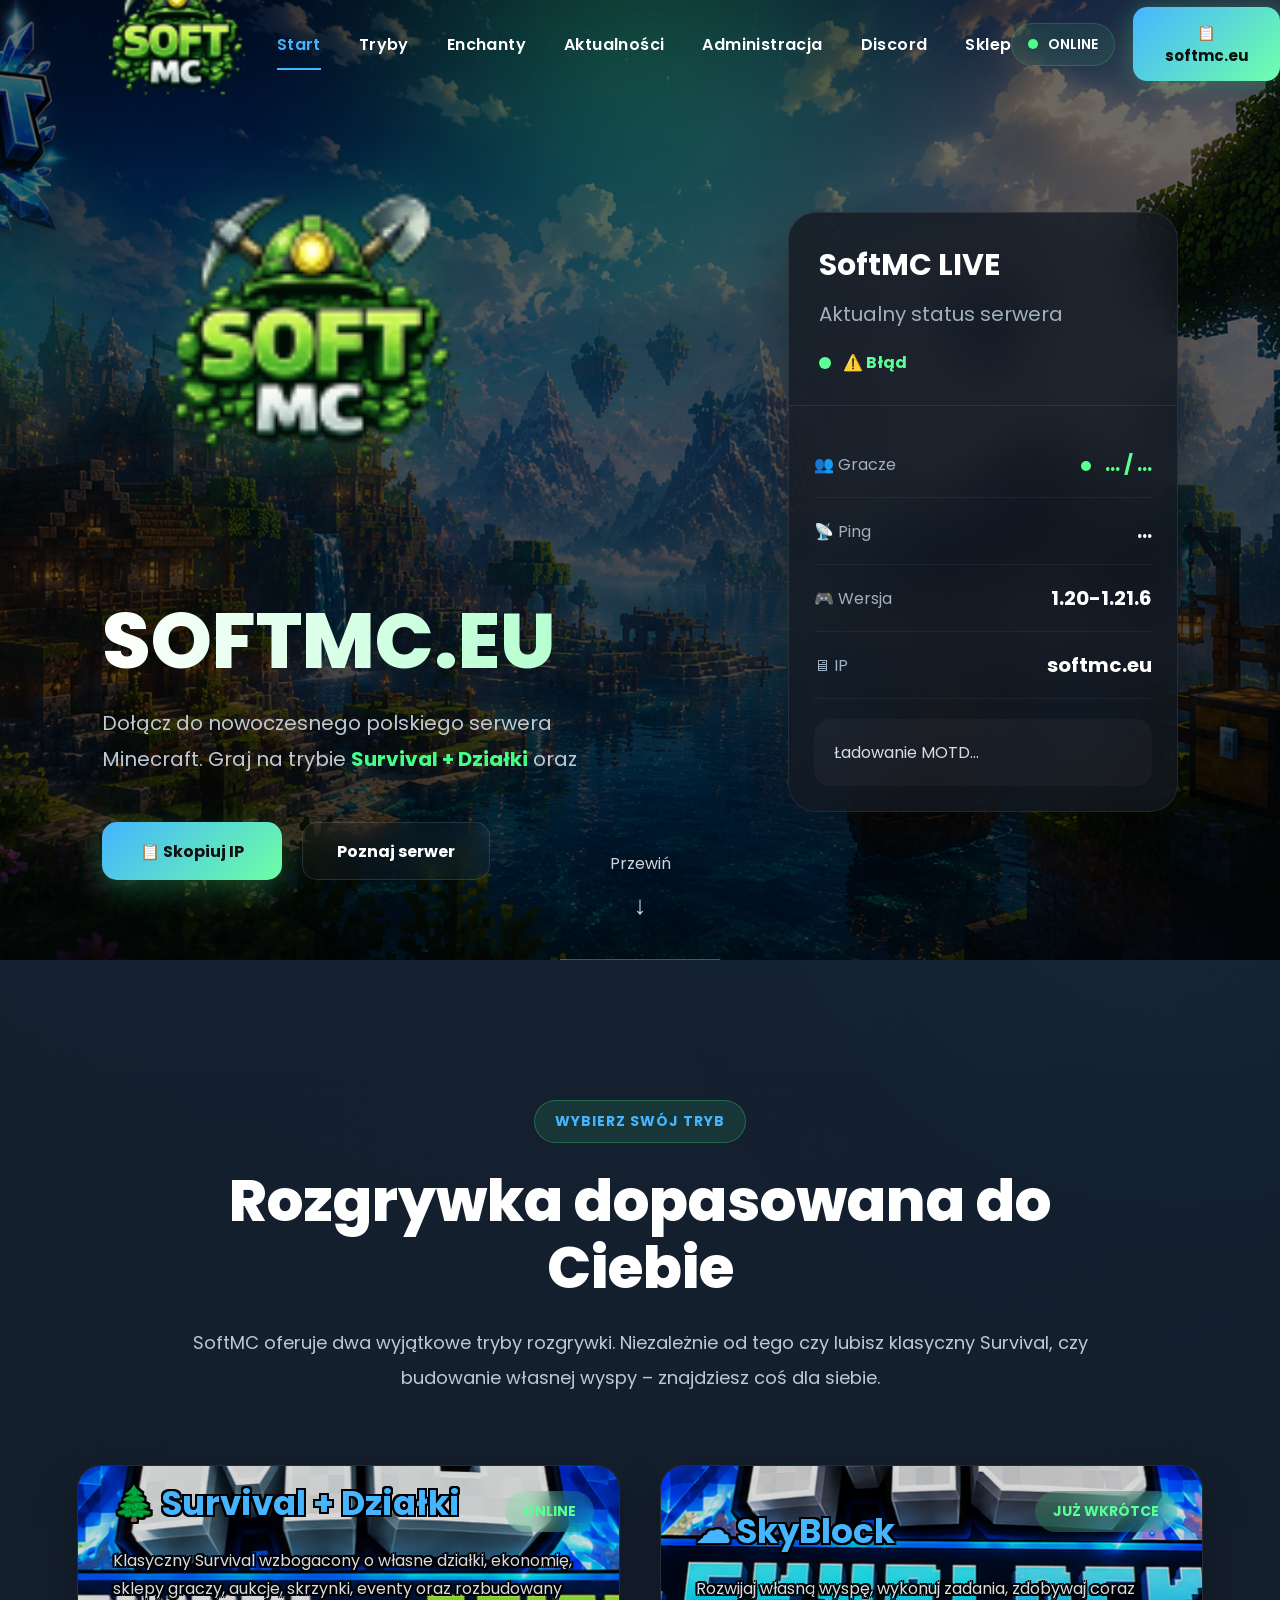
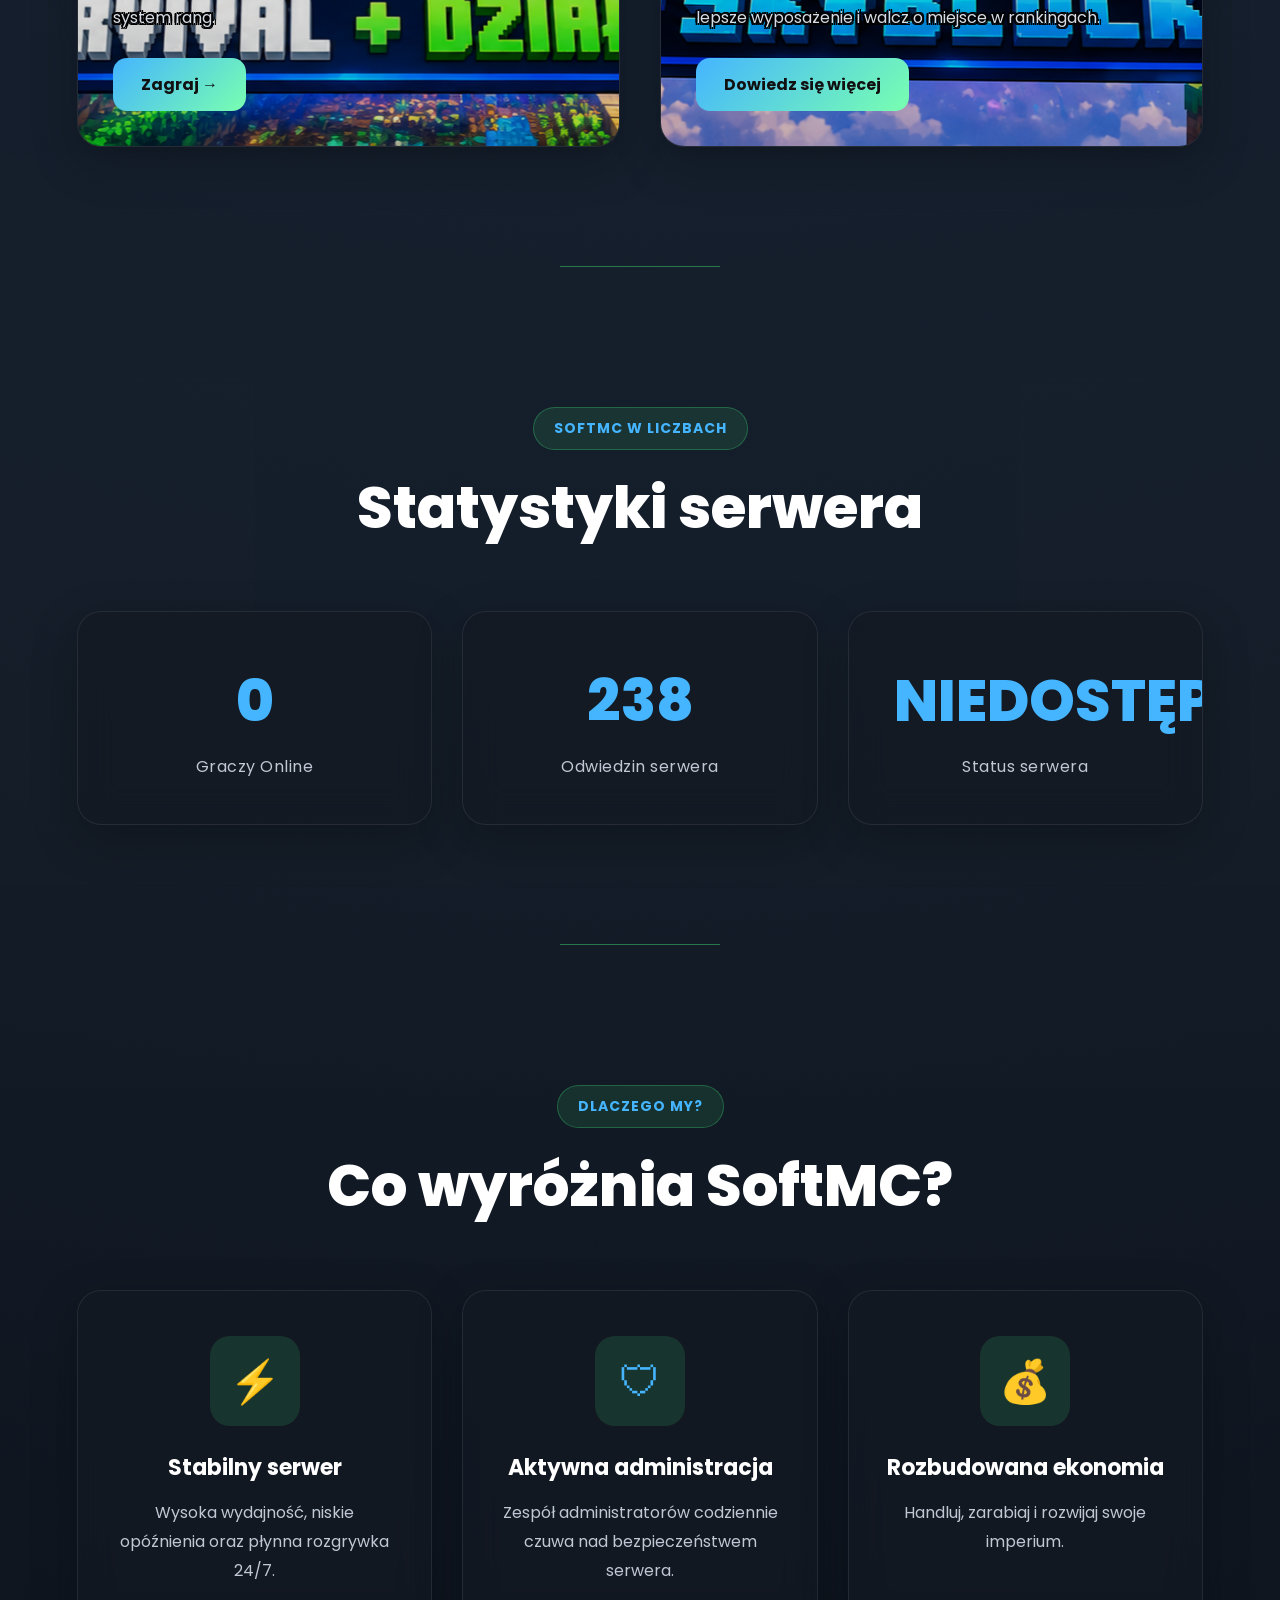
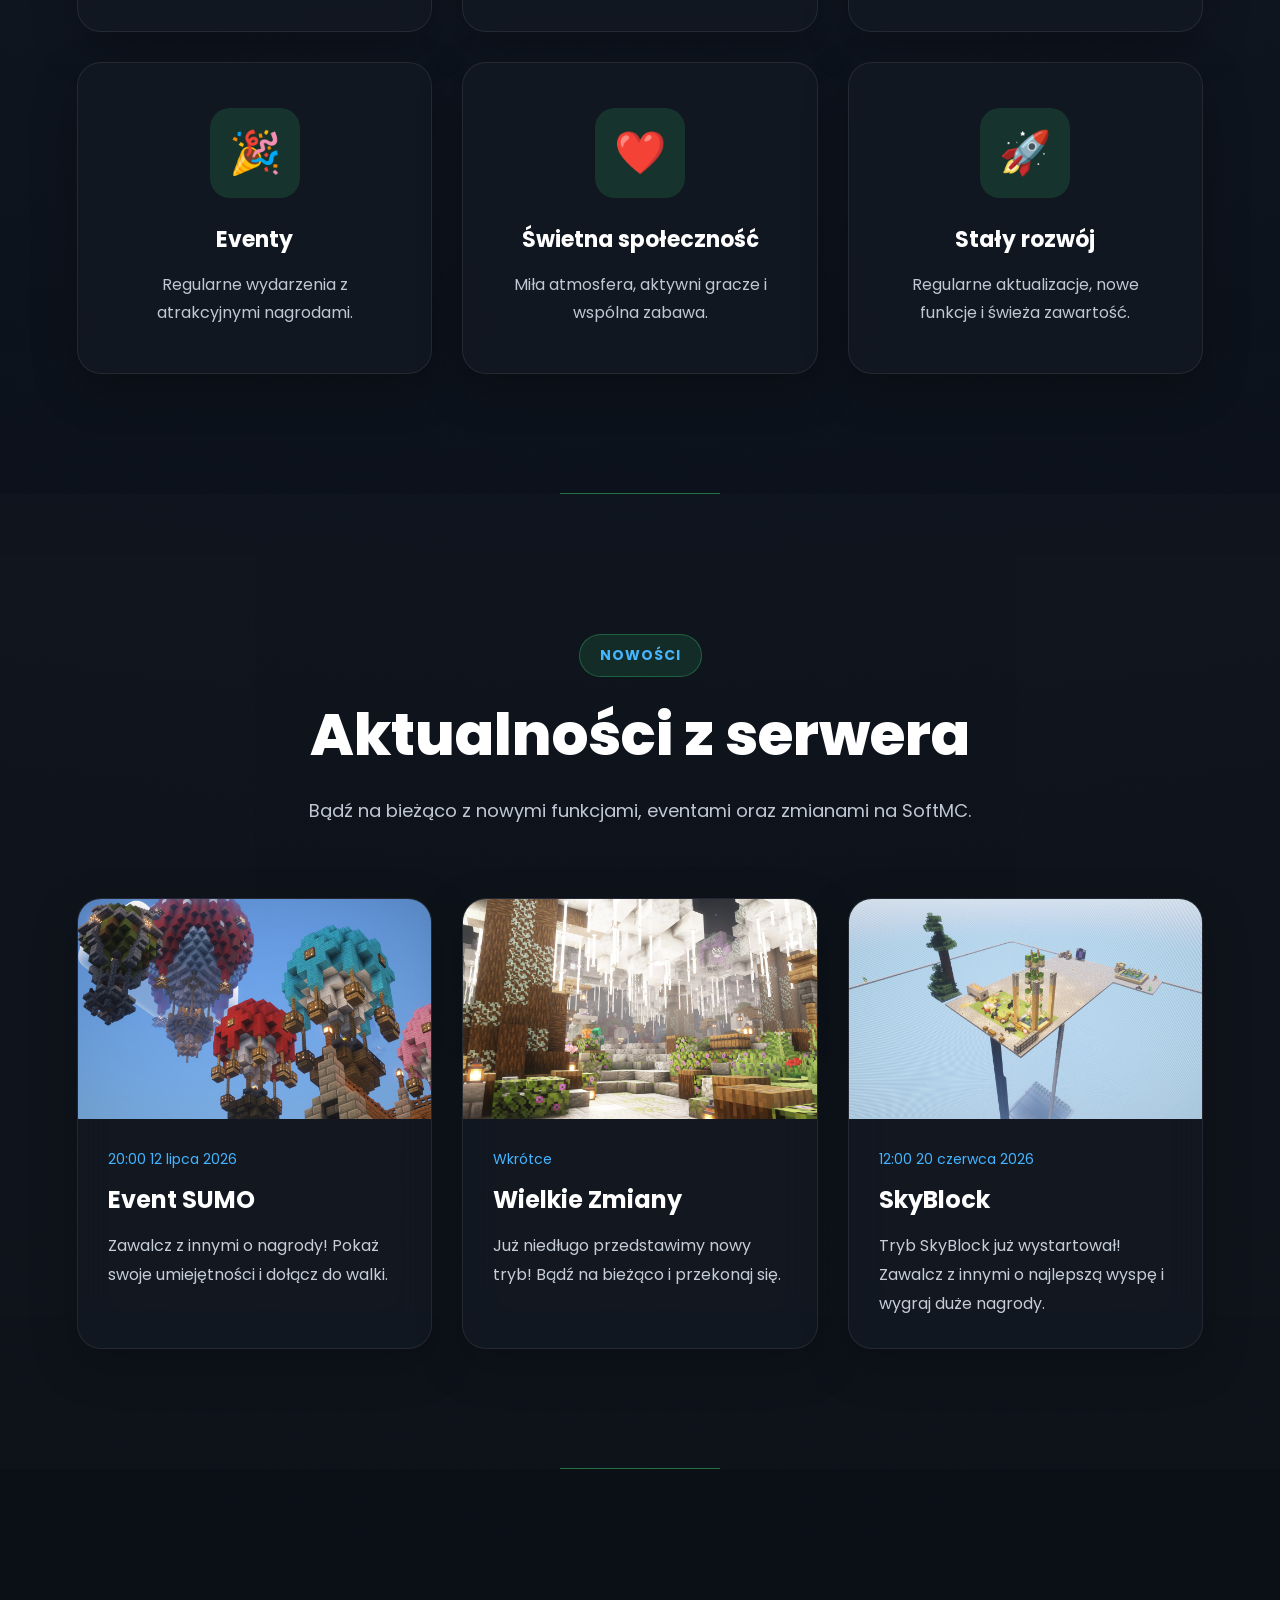
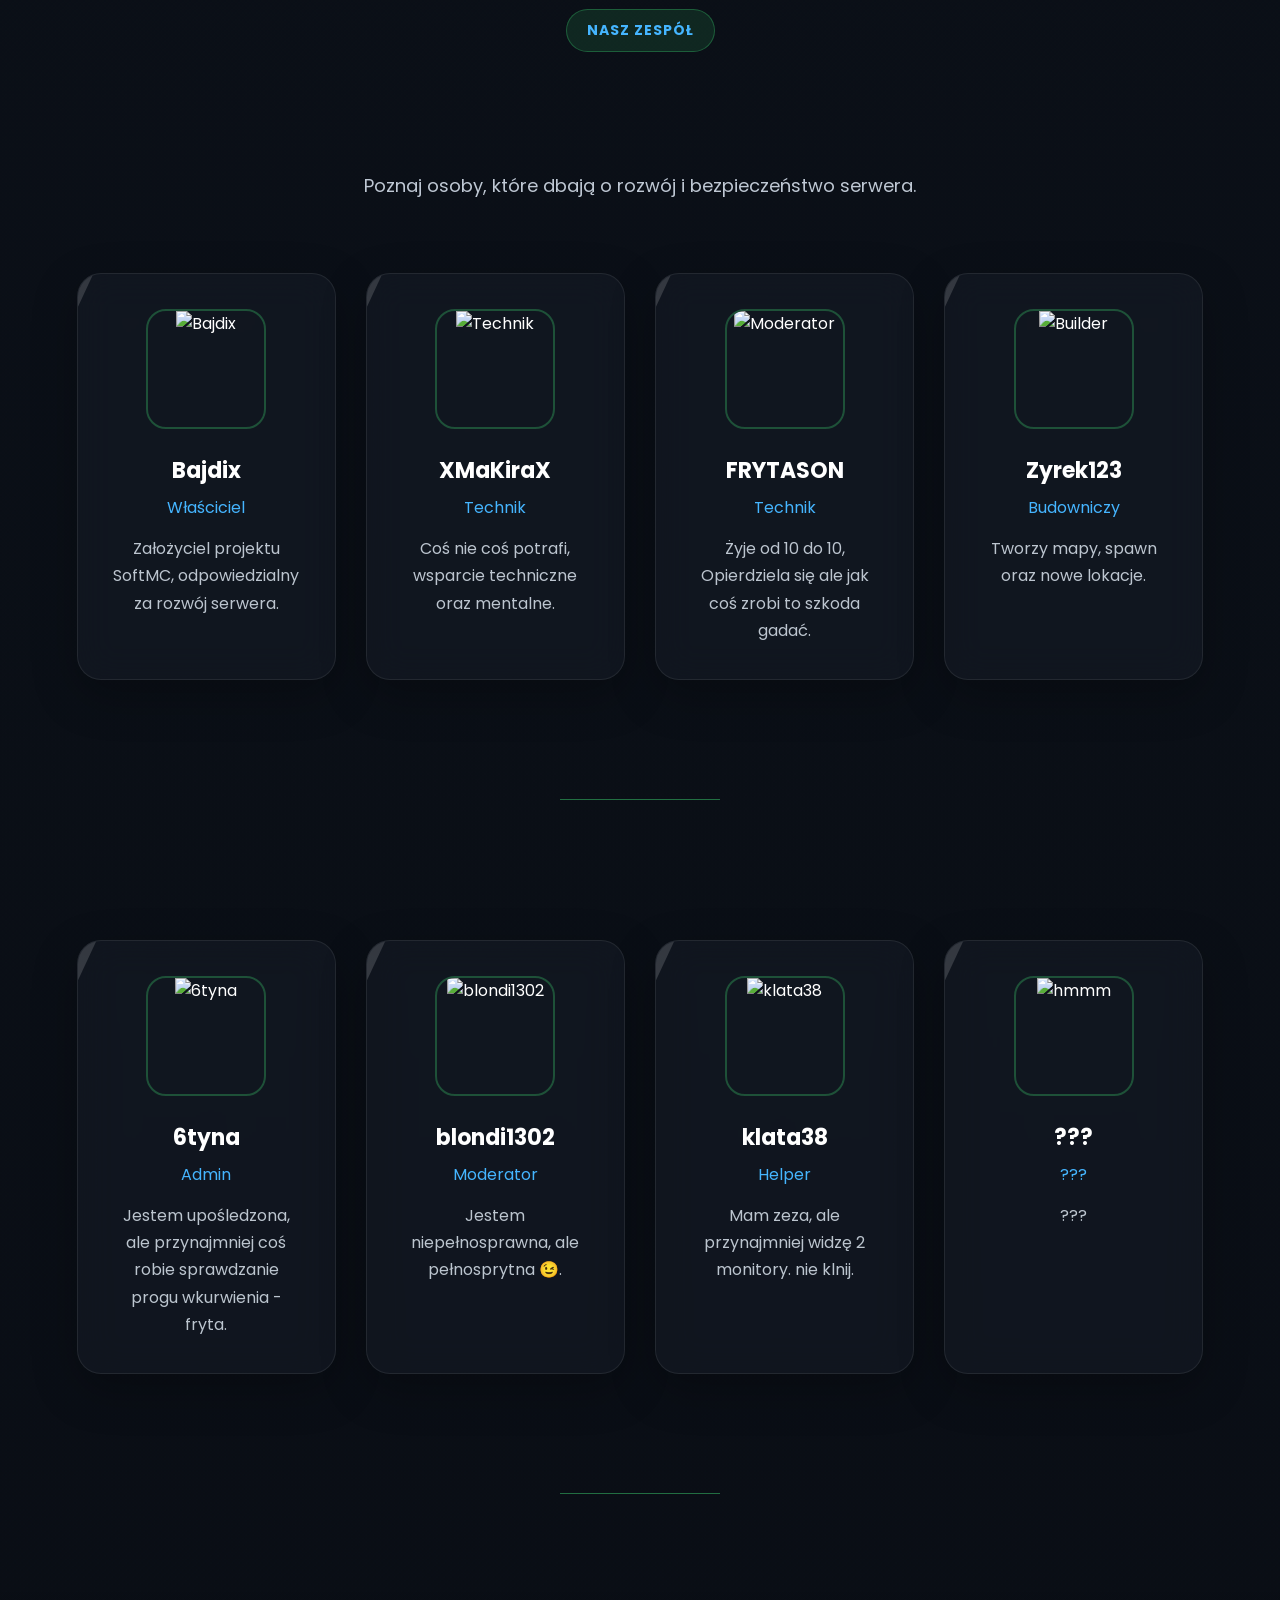
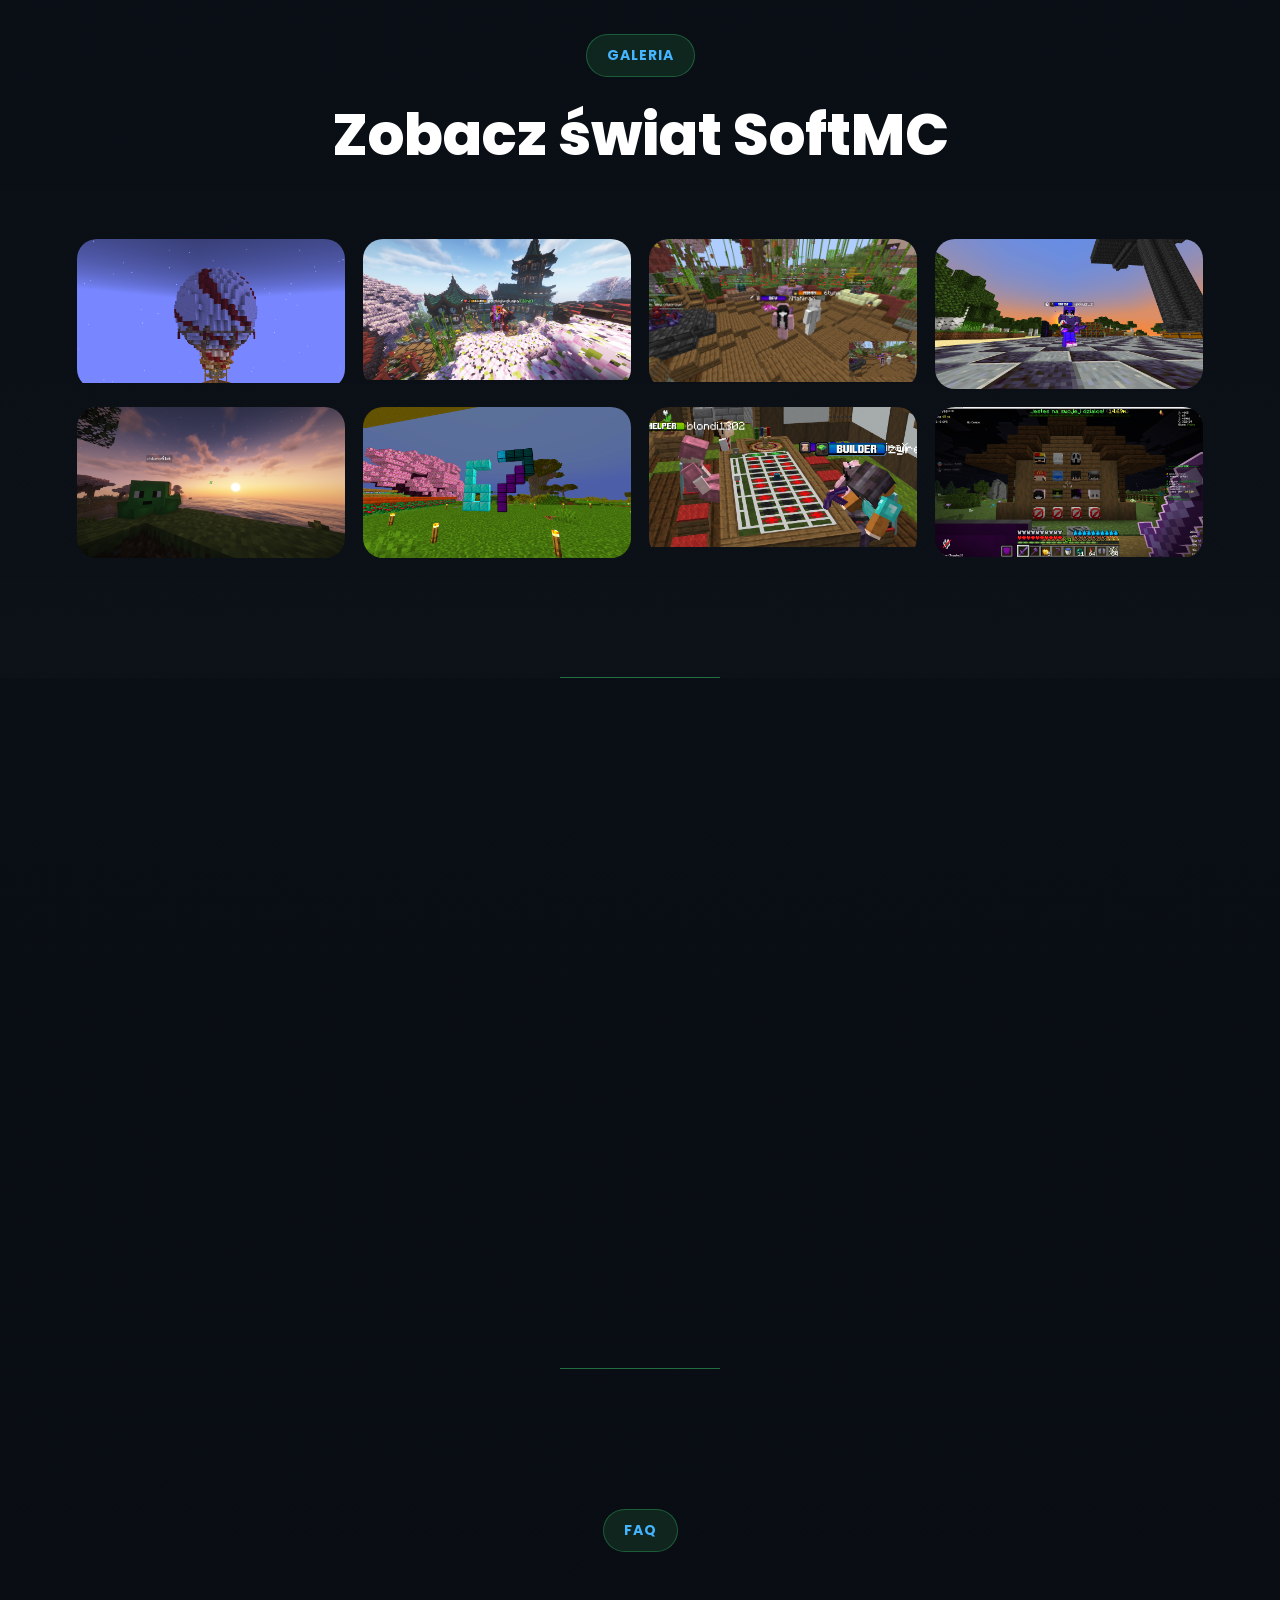
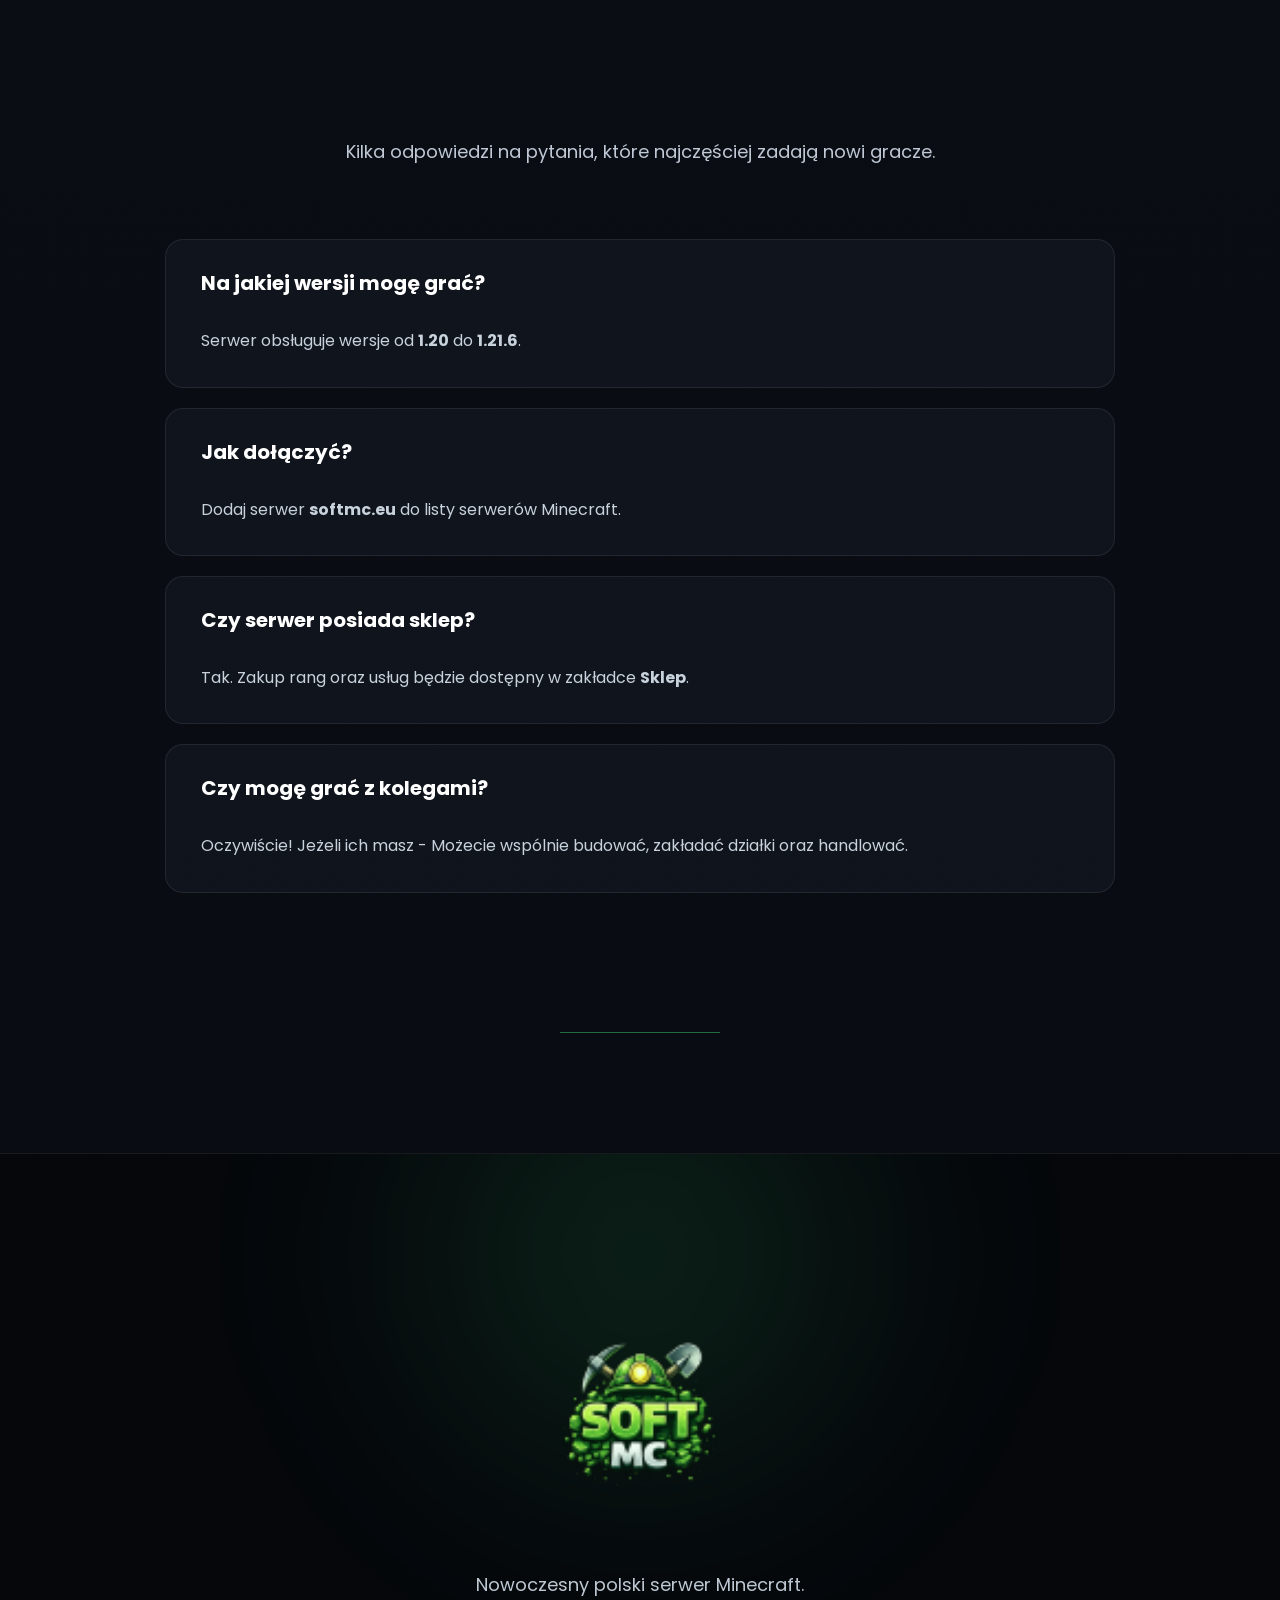
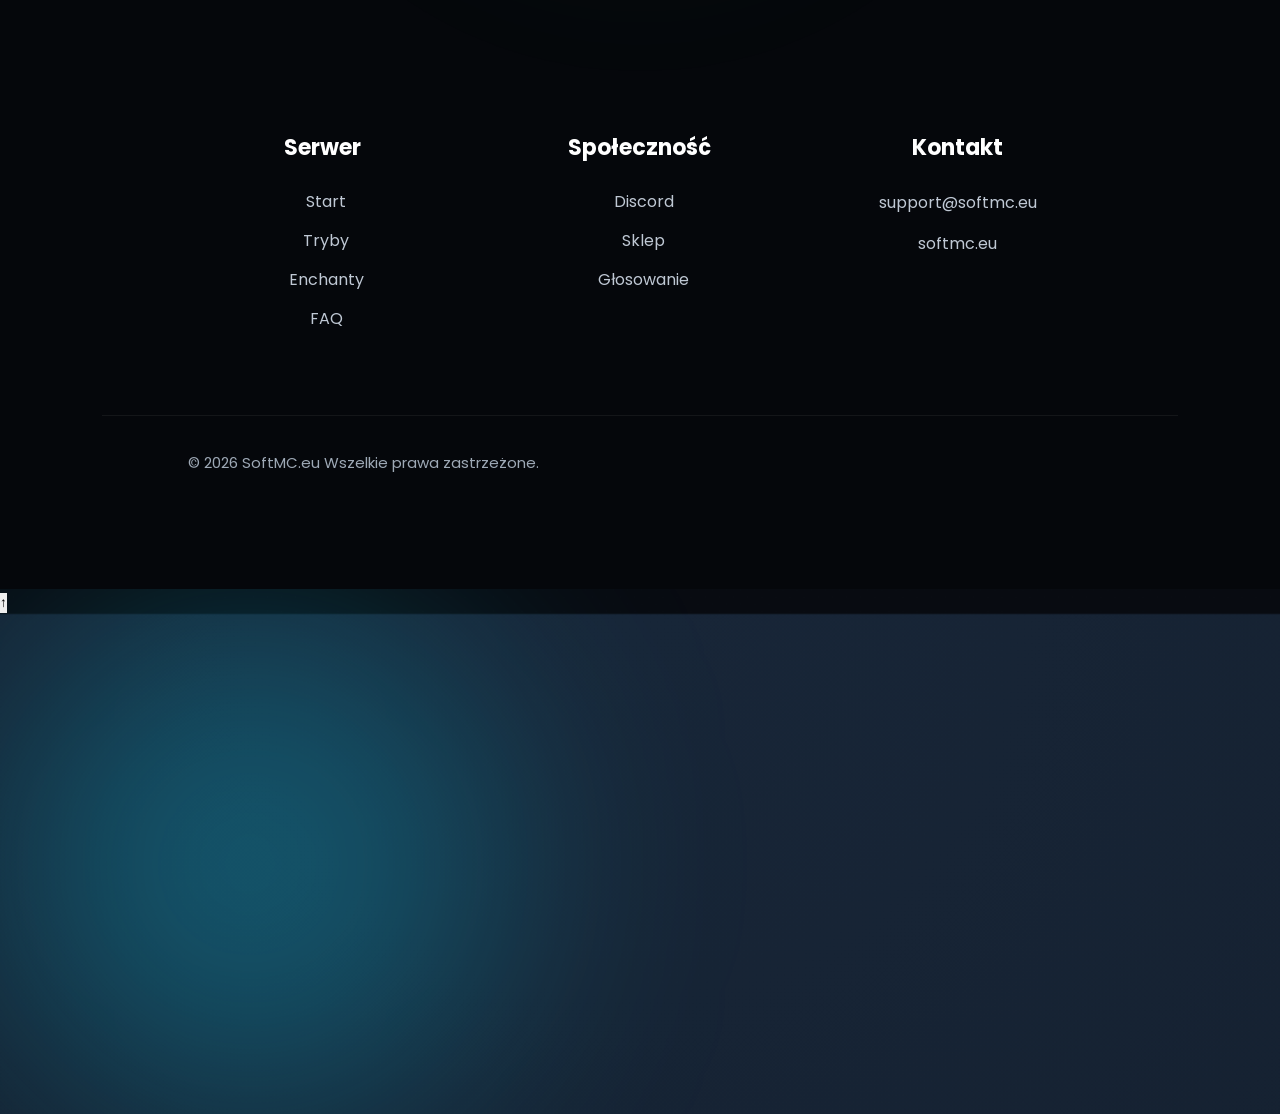
==== commit 4b84a095: "poprawa strony" ====
--- a/index.html
+++ b/index.html
@@ -1483,4 +1483,4 @@
 
 </body>
 
-</html>
+</html>
--- a/assets/css/style.css
+++ b/assets/css/style.css
@@ -6,8 +6,8 @@
 
 :root{
 
-    --primary:#45ff84;
-    --primary-dark:#2ed96b;
+    --primary:hwb(204 27% 0%);
+    --primary-dark:#1c56f8;
 
     --background:#080b11;
     --background2:#10151f;
@@ -129,7 +129,7 @@
         linear-gradient(rgba(0,0,0,.55),
         rgba(0,0,0,.75)),
 
-        url("../img/hero.webp");
+        url("../img/hero.png");
 
     background-size:cover;
 
@@ -1014,7 +1014,7 @@
 
     border-radius:50%;
 
-    background:rgba(69,255,132,.12);
+    background:rgba(12, 219, 255, 0.274);
 
     filter:blur(120px);
 
--- a/assets/css/cards.css
+++ b/assets/css/cards.css
@@ -168,6 +168,7 @@
     margin-bottom:15px;
 
     font-weight:700;
+    text-shadow: 0.05em 0 black, 0 0.05em black, -0.05em 0 black, 0 -0.05em black, -0.05em -0.05em black, -0.05em 0.05em black, 0.05em -0.05em black, 0.05em 0.05em black;
 
 }
 
@@ -178,6 +179,7 @@
     line-height:1.8;
 
     font-size:16px;
+    text-shadow: 0.1em 0 black, 0 0.1em black, -0.1em 0 black, 0 -0.1em black, -0.1em -0.05em black, -0.1em 0.1em black, 0.1em -0.1em black, 0.1em 0.1em black;
 
 }
 
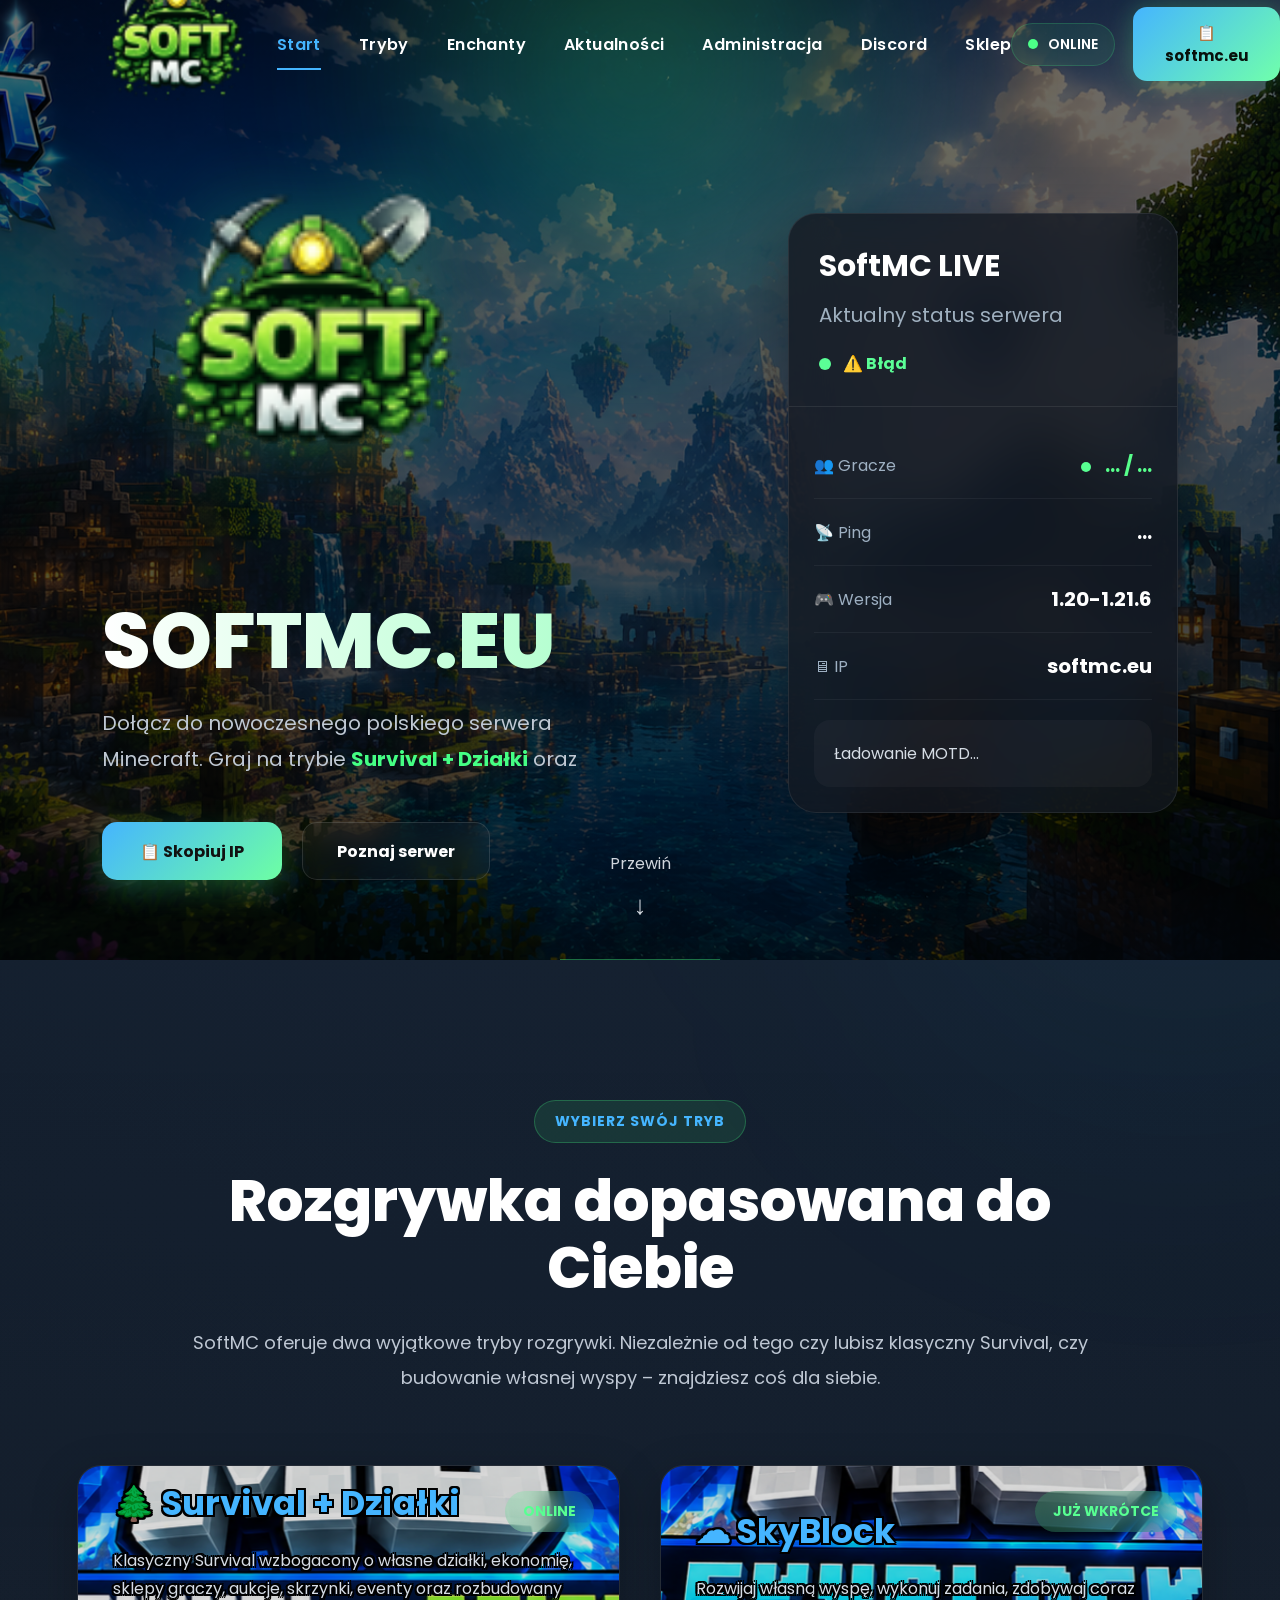
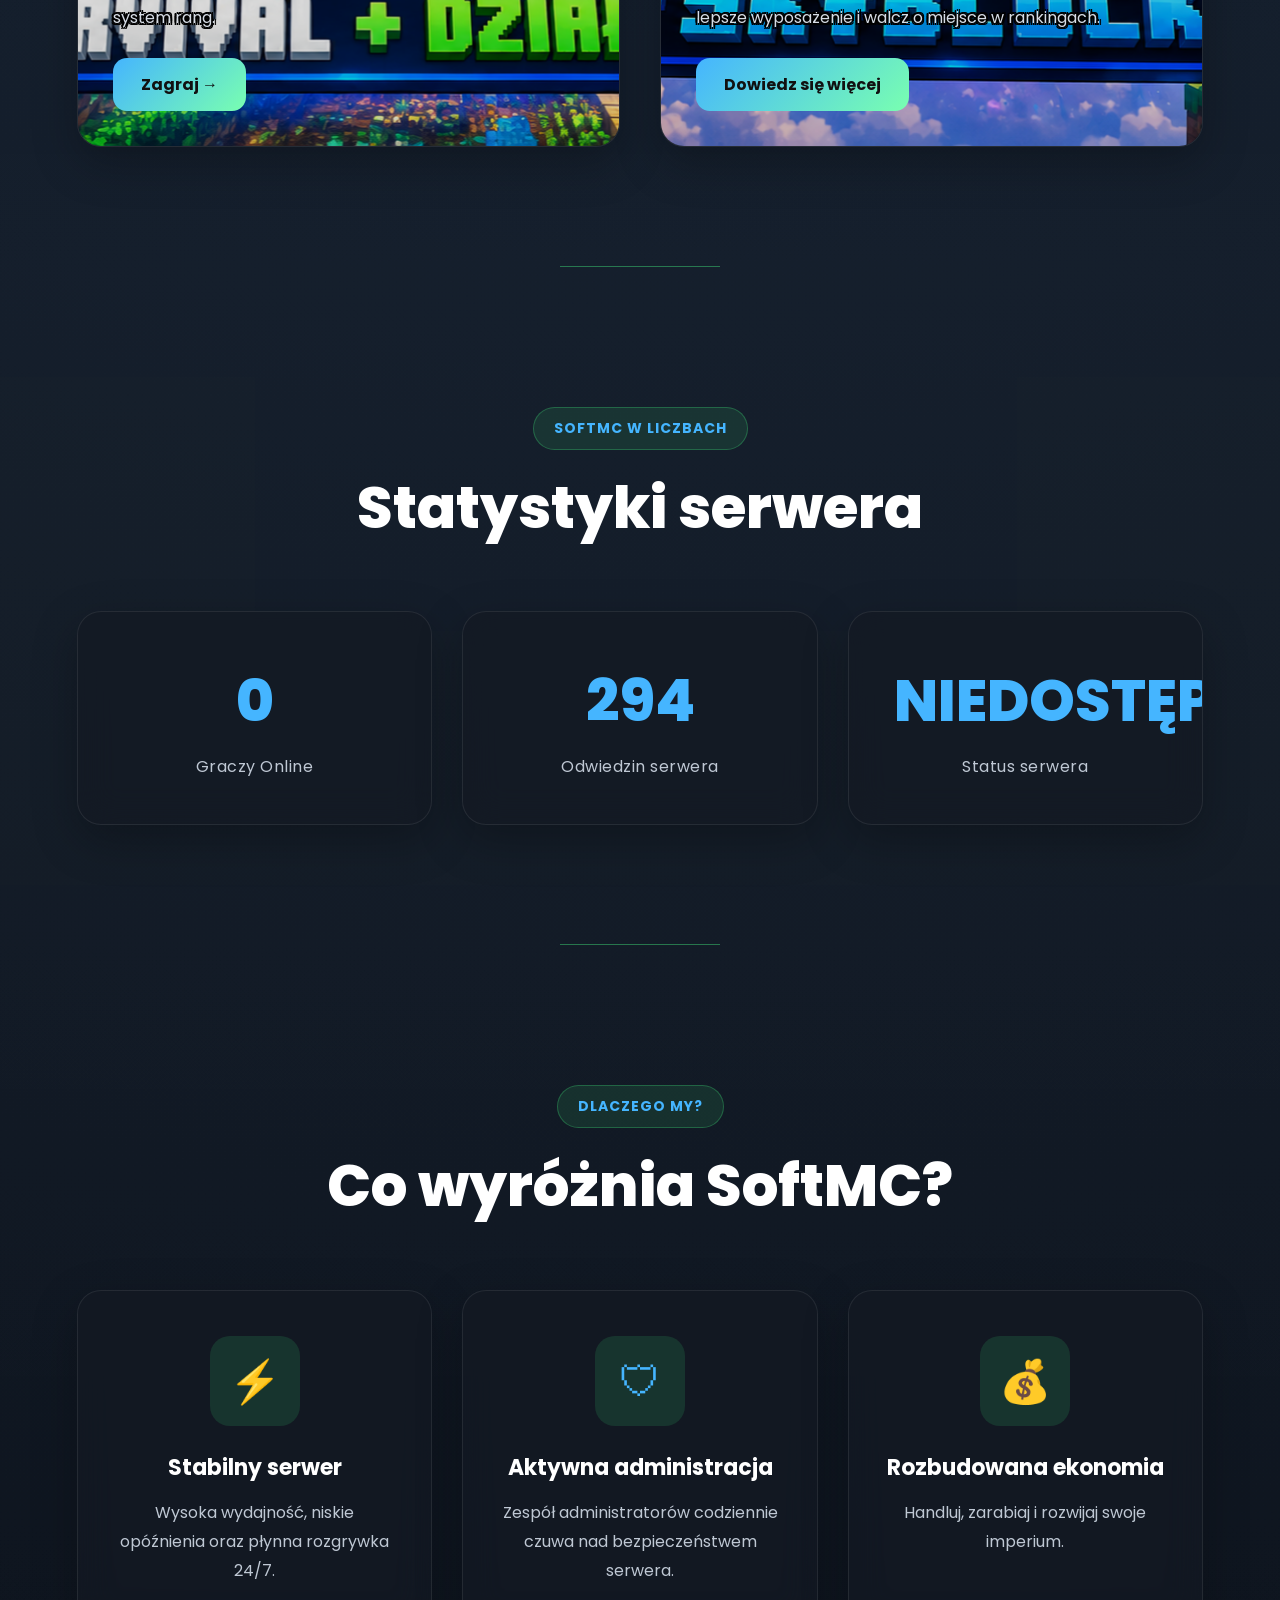
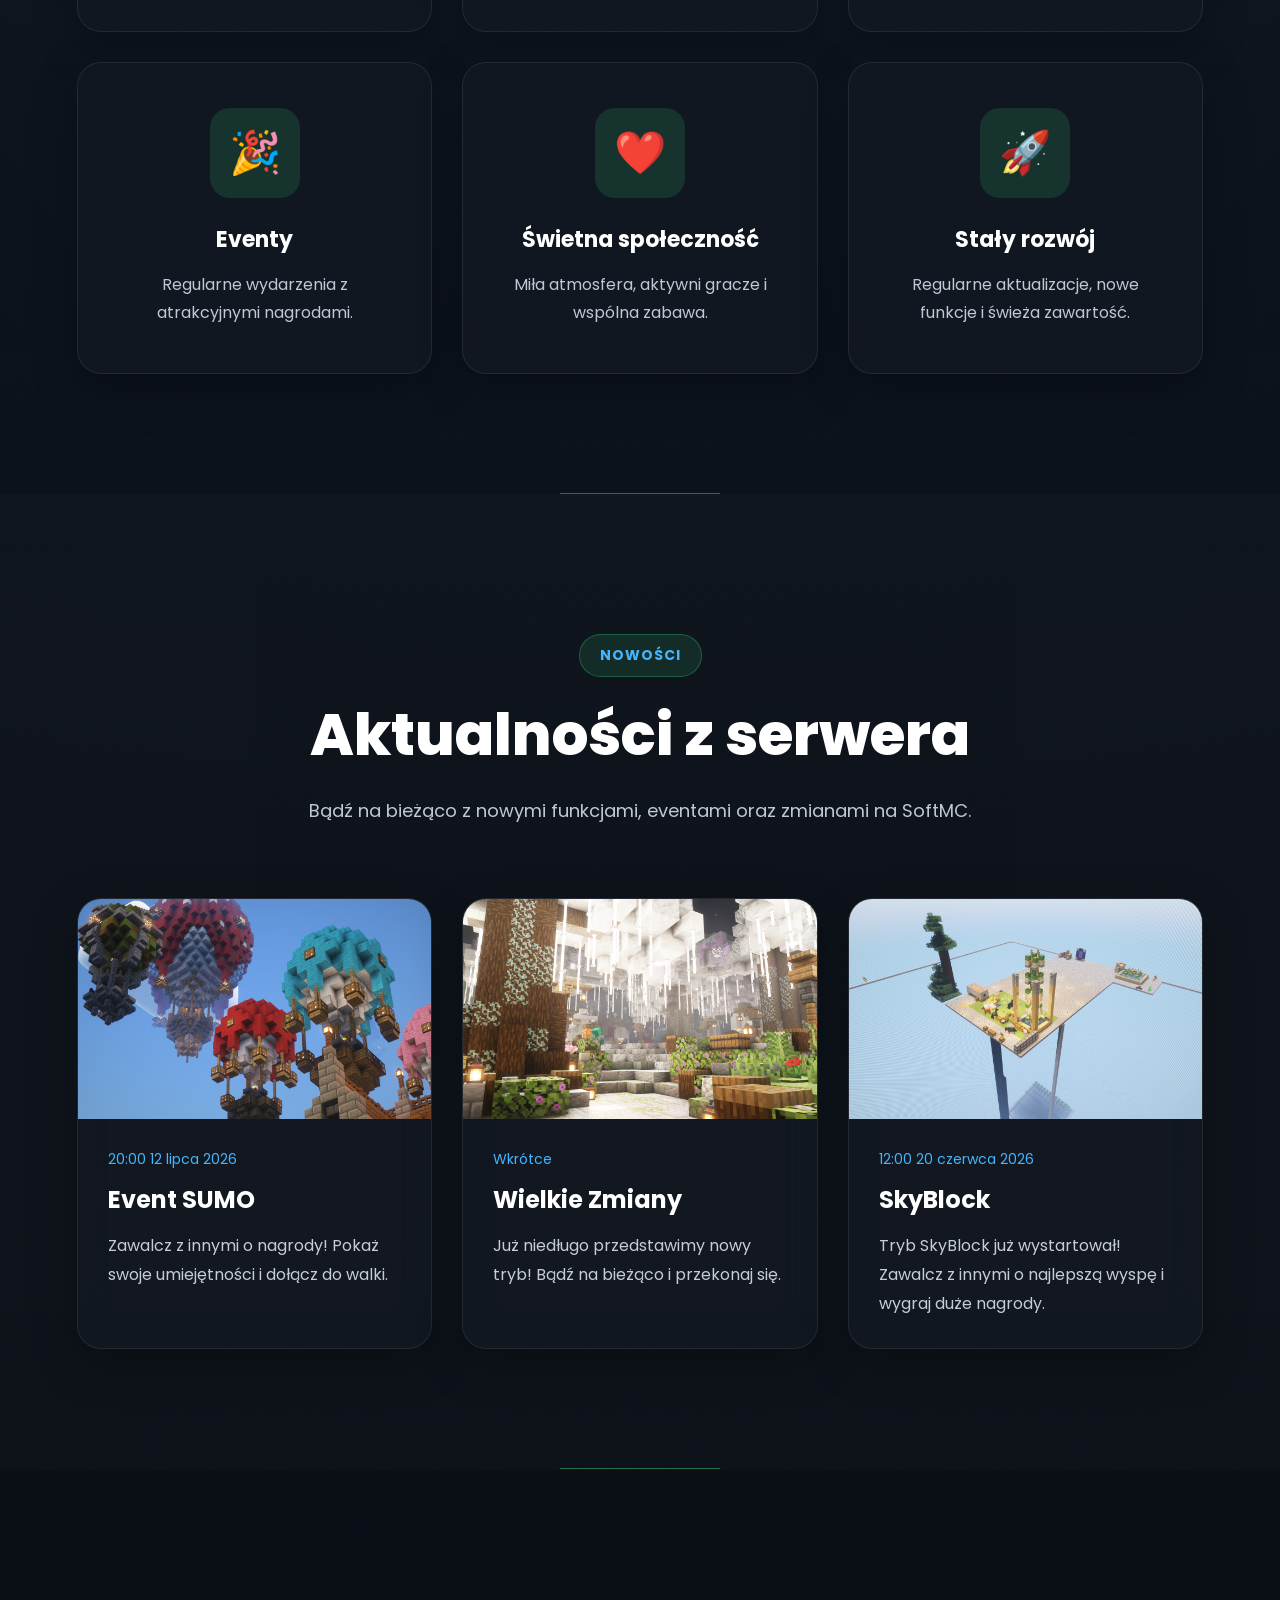
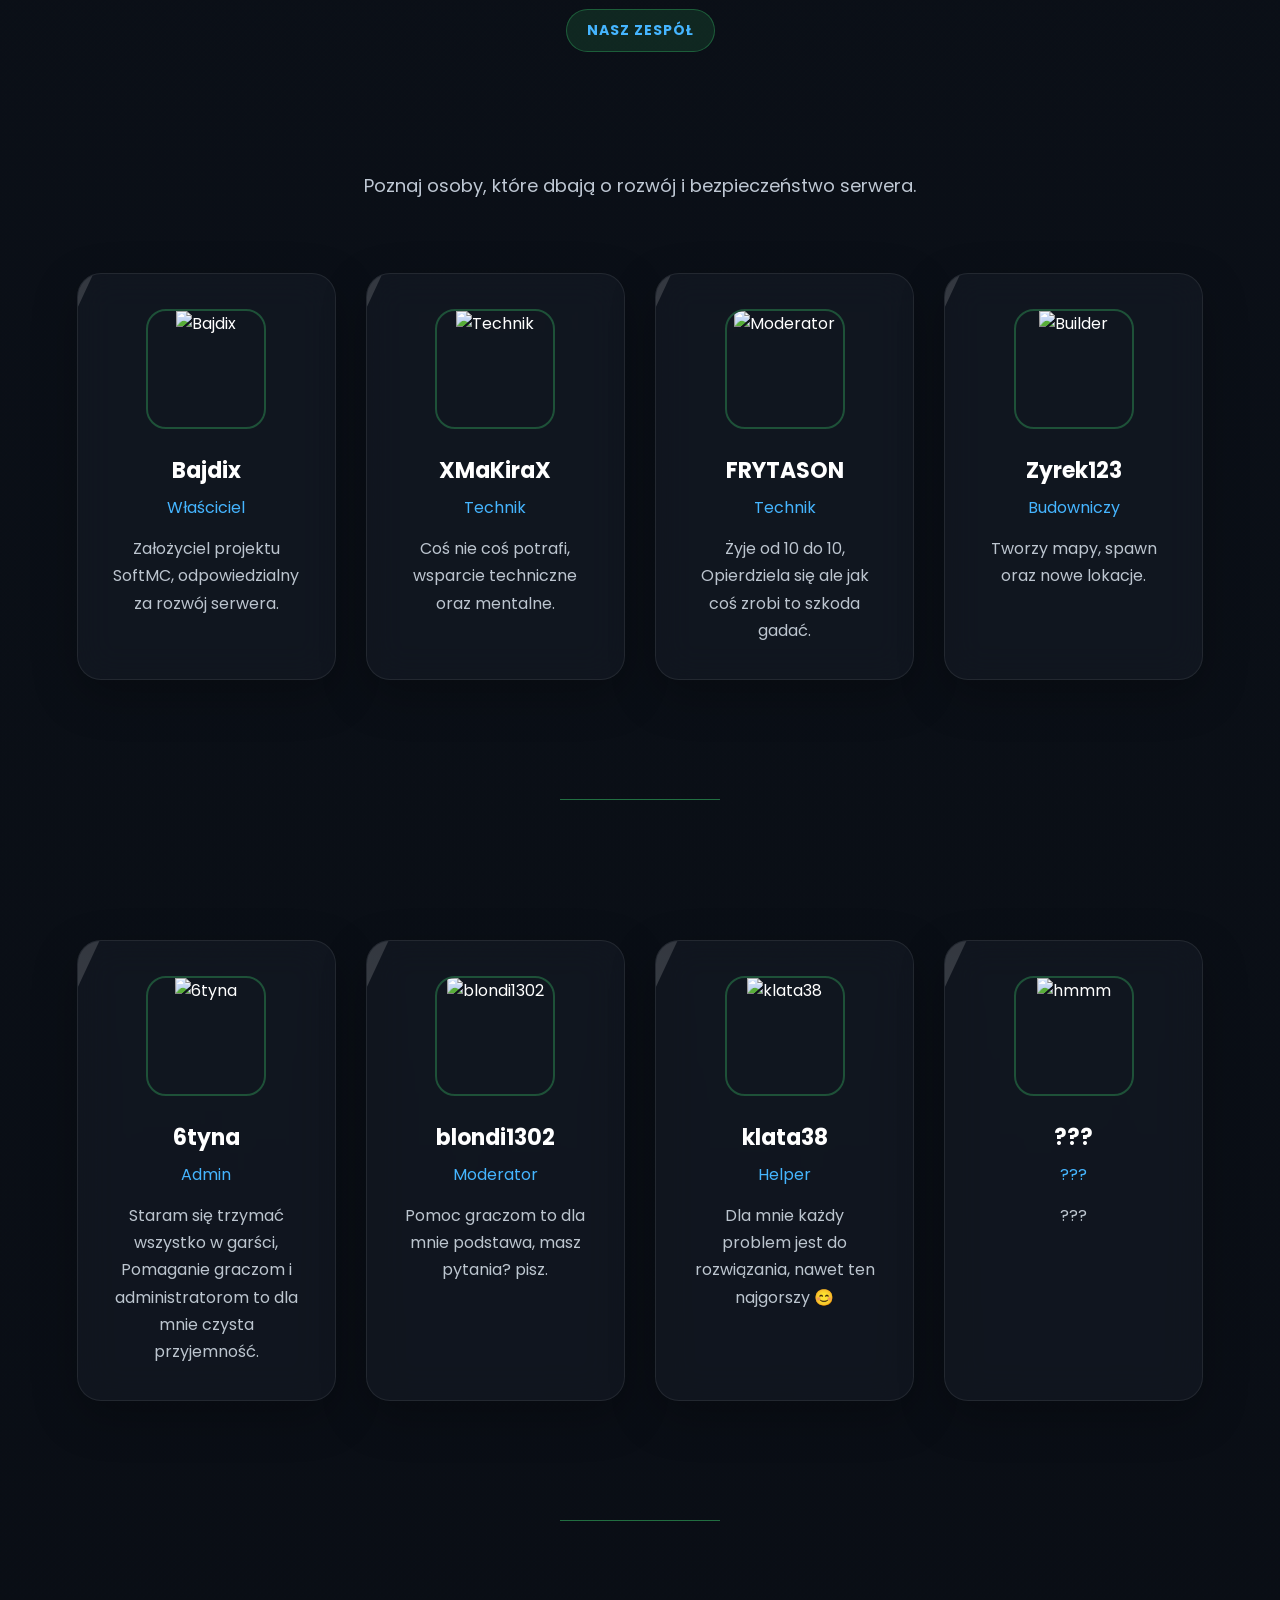
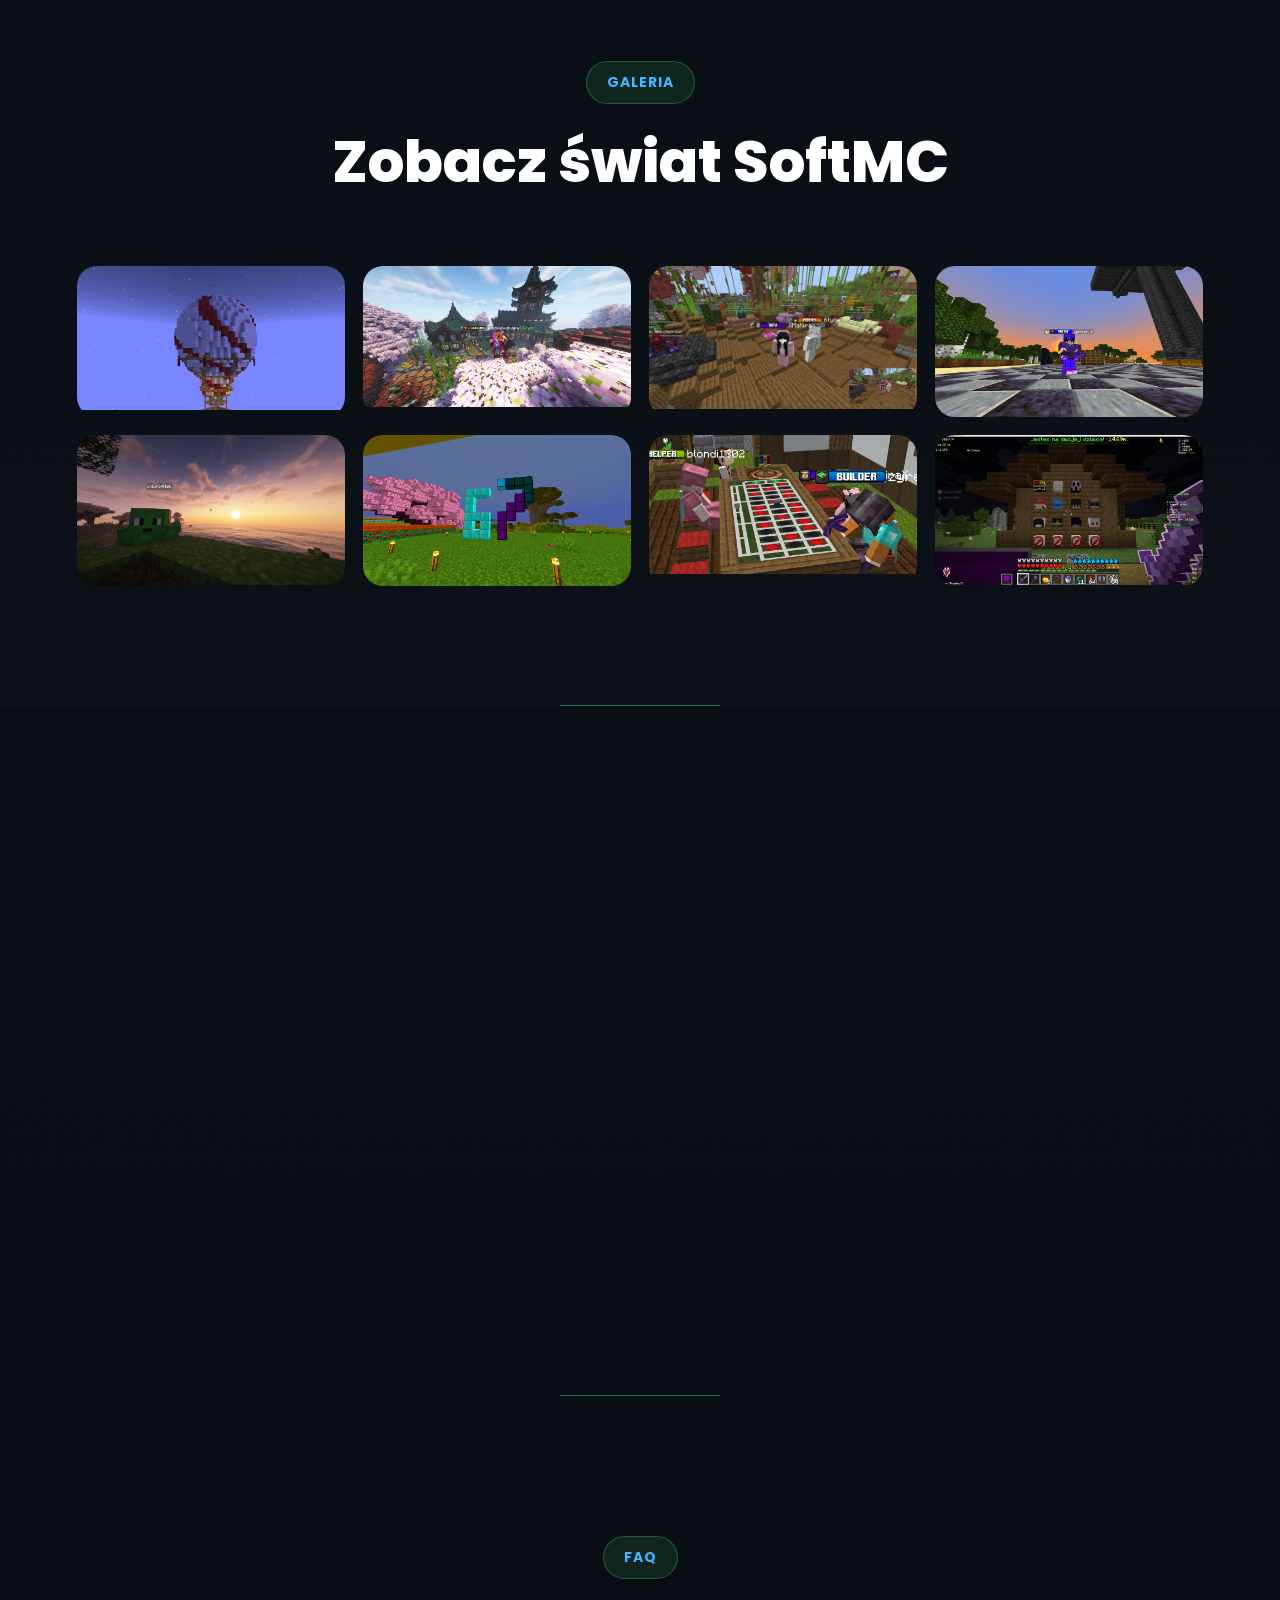
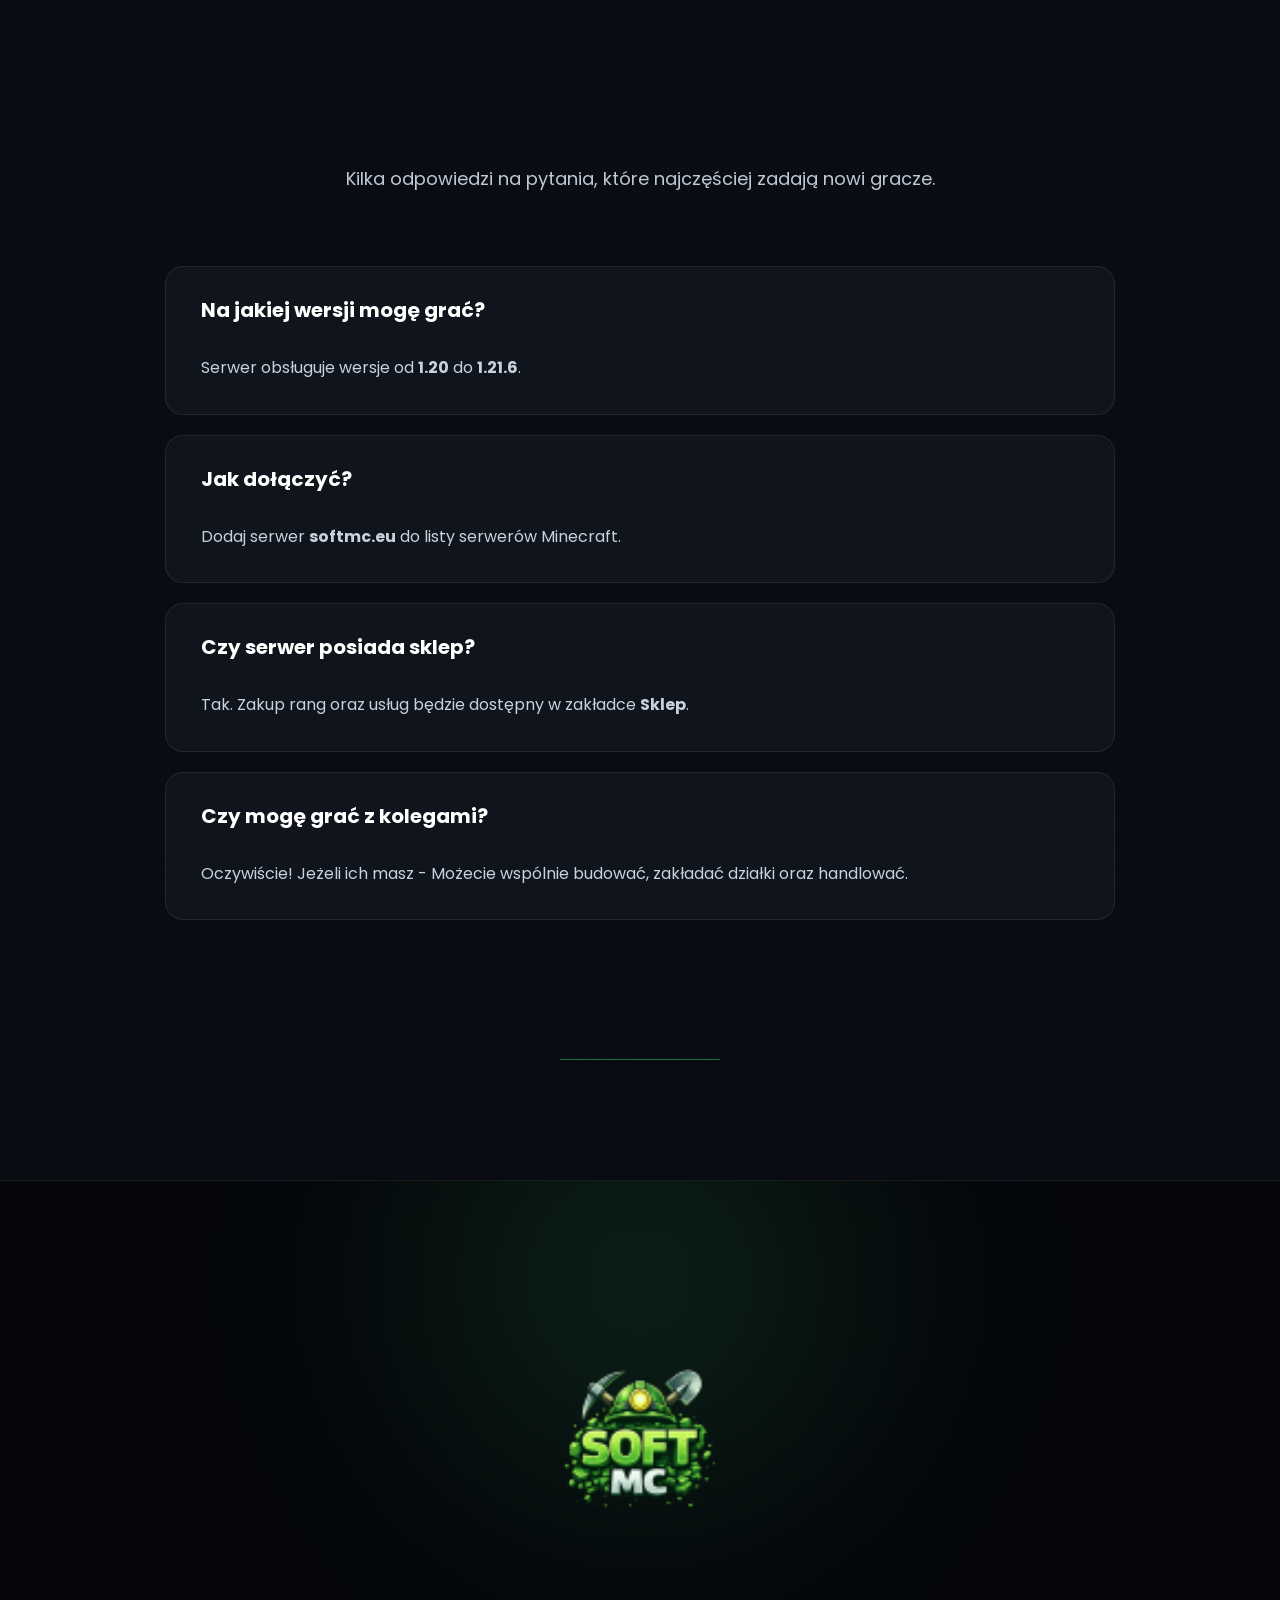
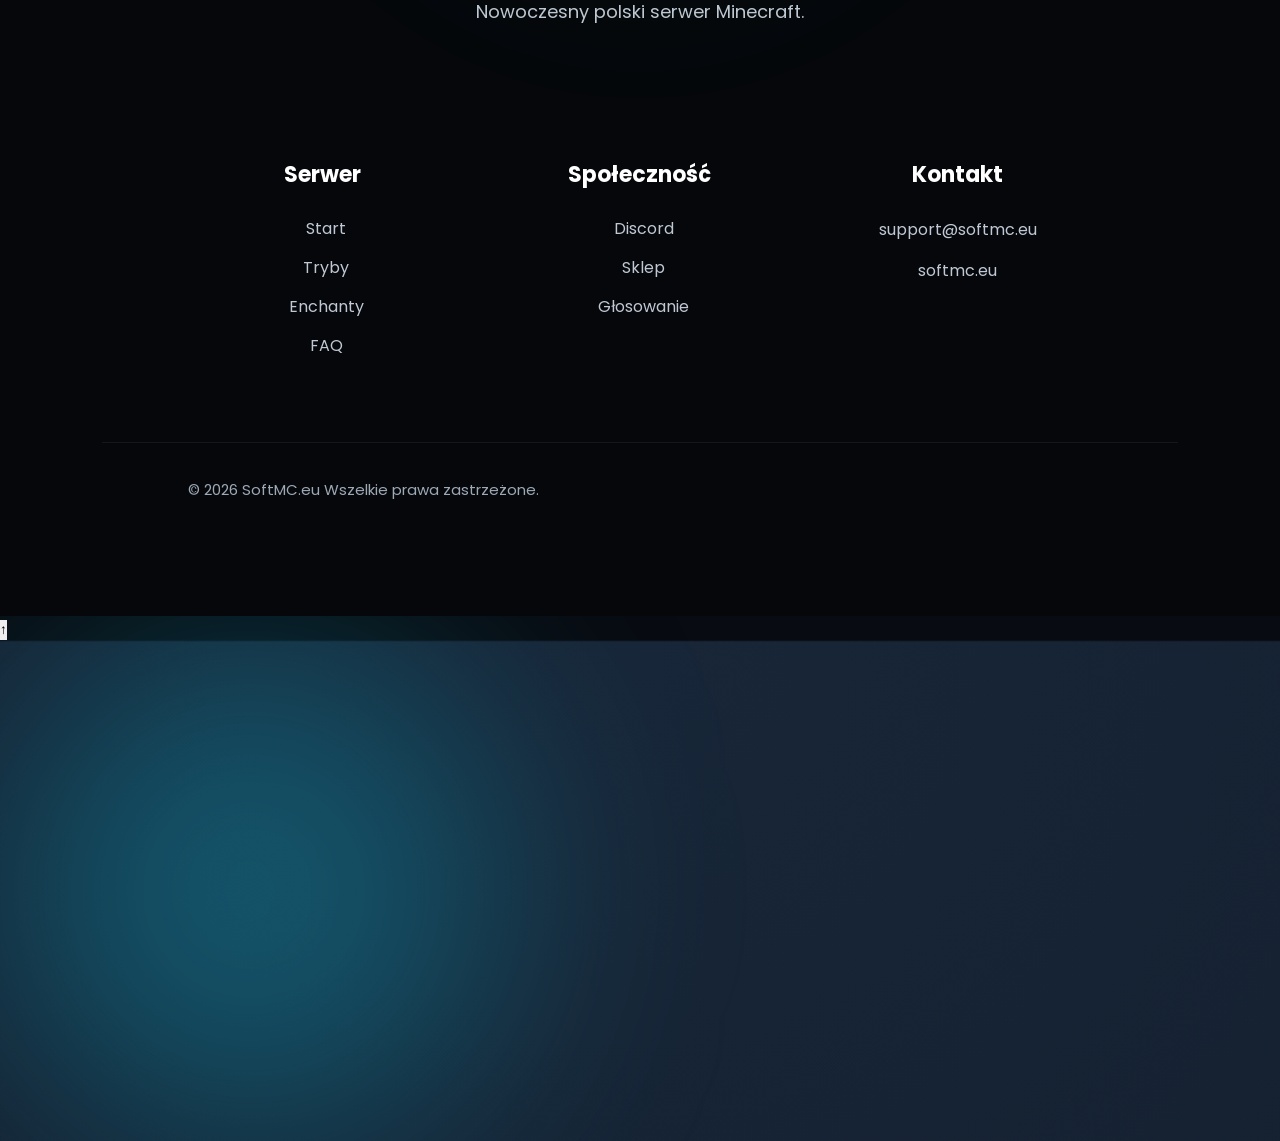
==== commit 3c9a4942: "Update index.html" ====
--- a/index.html
+++ b/index.html
@@ -993,9 +993,9 @@
 
                 <p class="staff-description">
 
-                    Jestem upośledzona,
-                    ale przynajmniej coś robie
-                    sprawdzanie progu wkurwienia - fryta.
+                    Staram się trzymać wszystko w garści,
+                    Pomaganie graczom i administratorom
+                    to dla mnie czysta przyjemność.
 
                 </p>
 
@@ -1023,8 +1023,8 @@
 
                 <p class="staff-description">
 
-                    Jestem niepełnosprawna,
-                    ale pełnosprytna 😉.
+                    Pomoc graczom to dla mnie podstawa,
+                    masz pytania? pisz.
 
                 </p>
 
@@ -1052,9 +1052,8 @@
 
                 <p class="staff-description">
 
-                    Mam zeza,
-                    ale przynajmniej widzę 2 monitory.
-                    nie klnij.
+                    Dla mnie każdy problem jest do rozwiązania,
+                    nawet ten najgorszy 😊
 
                 </p>
 
@@ -1483,4 +1482,4 @@
 
 </body>
 
-</html>+</html>
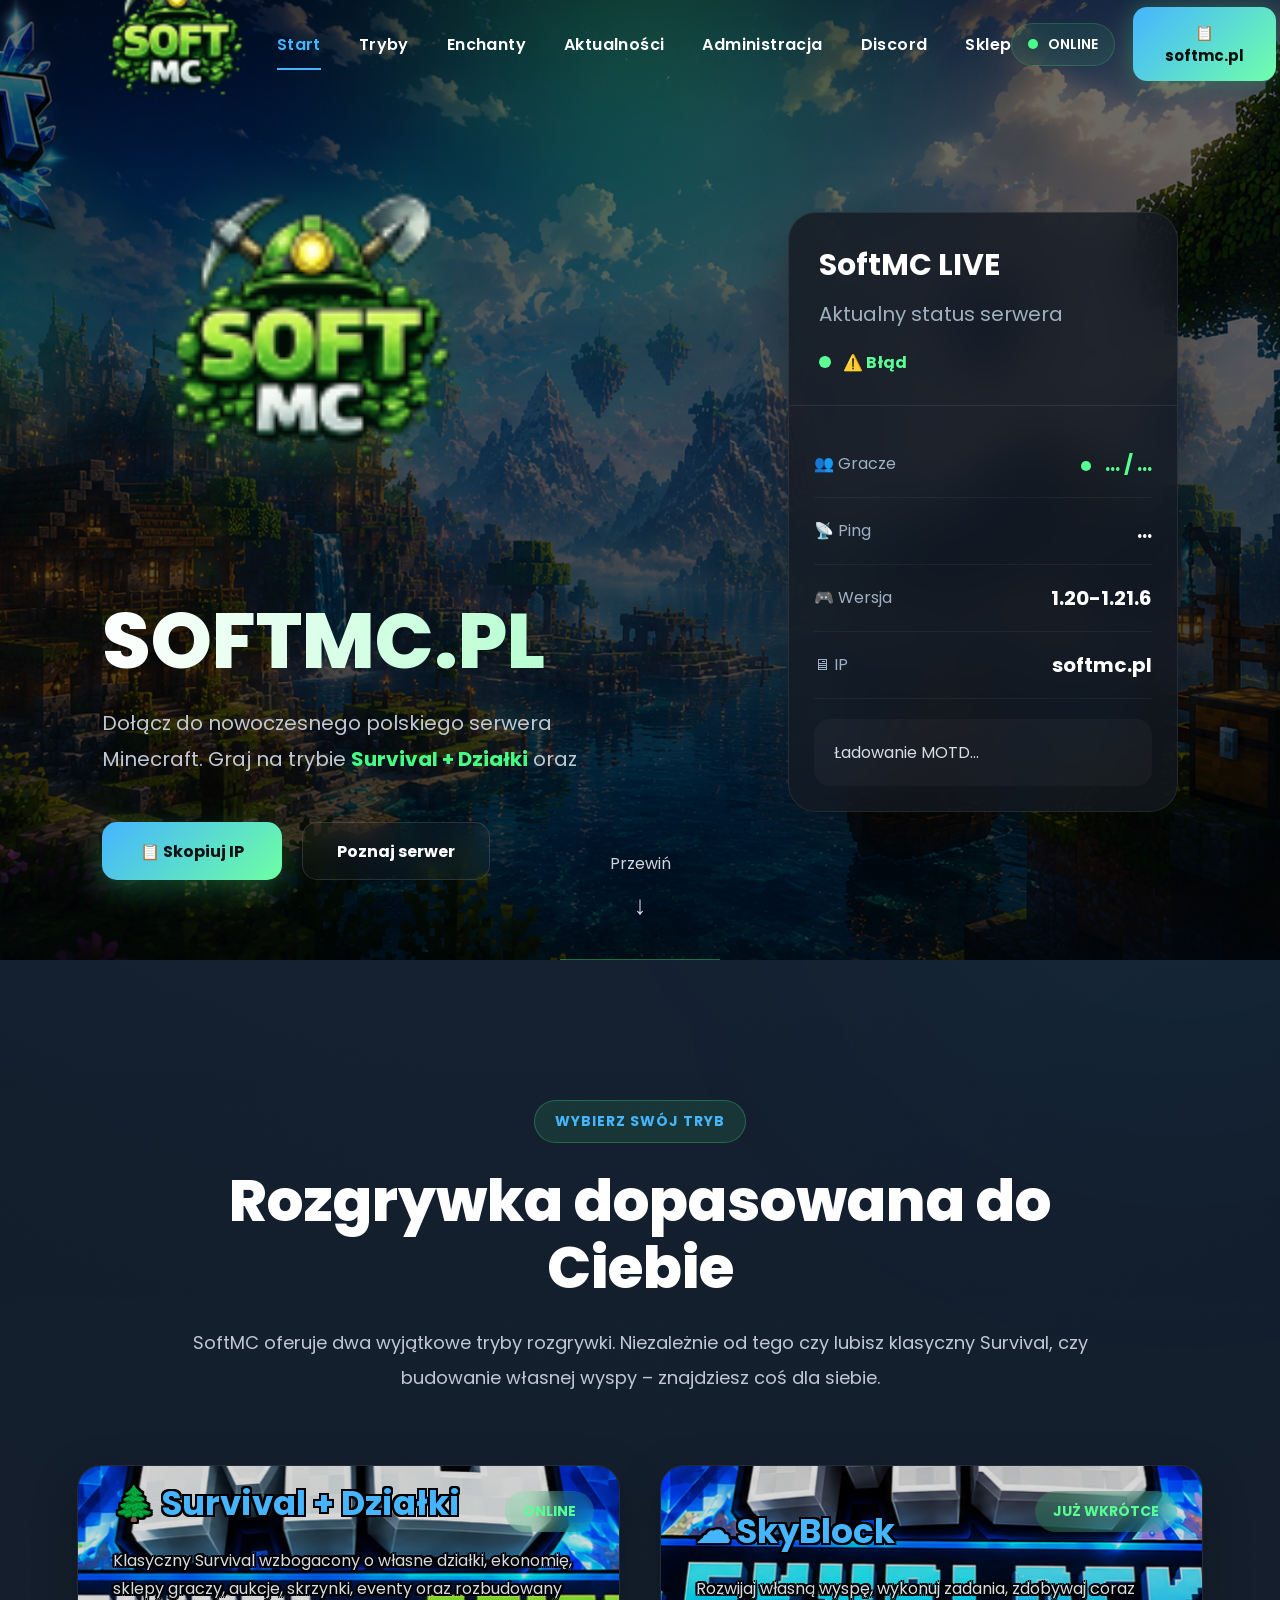
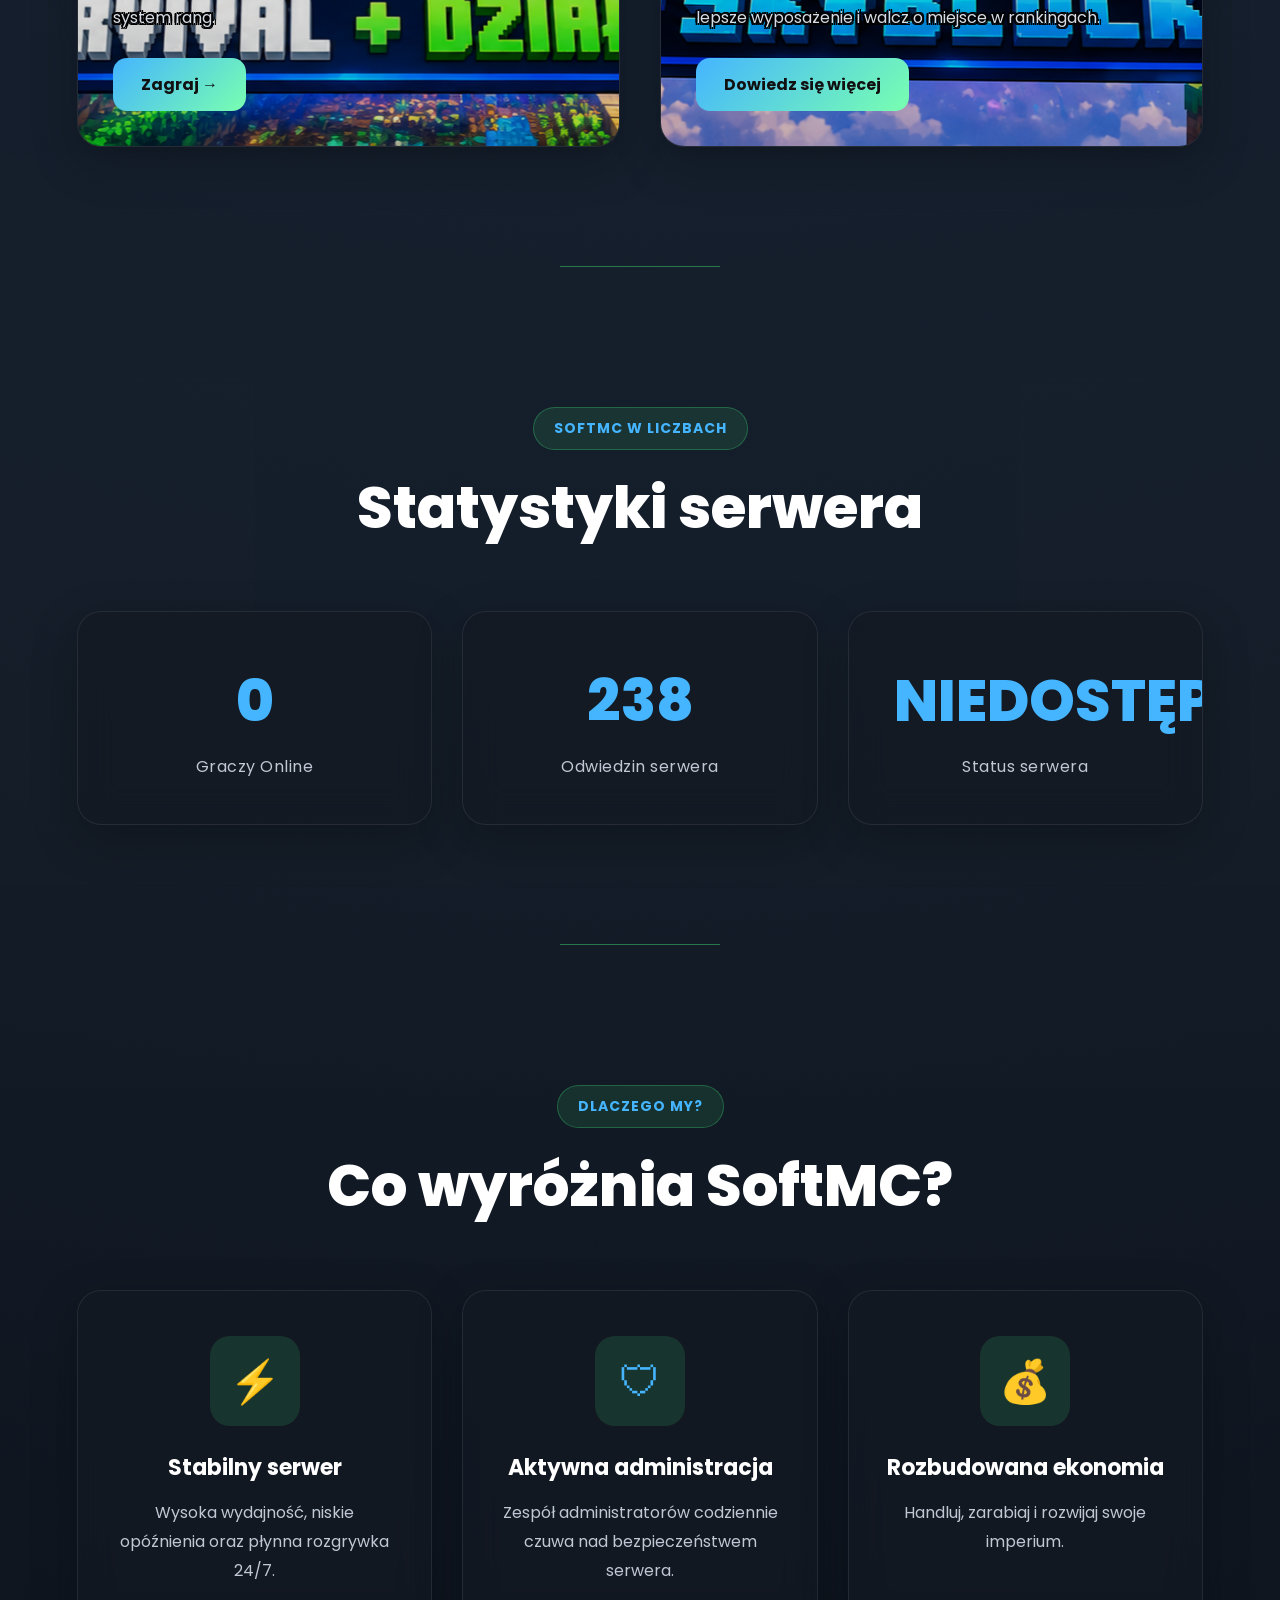
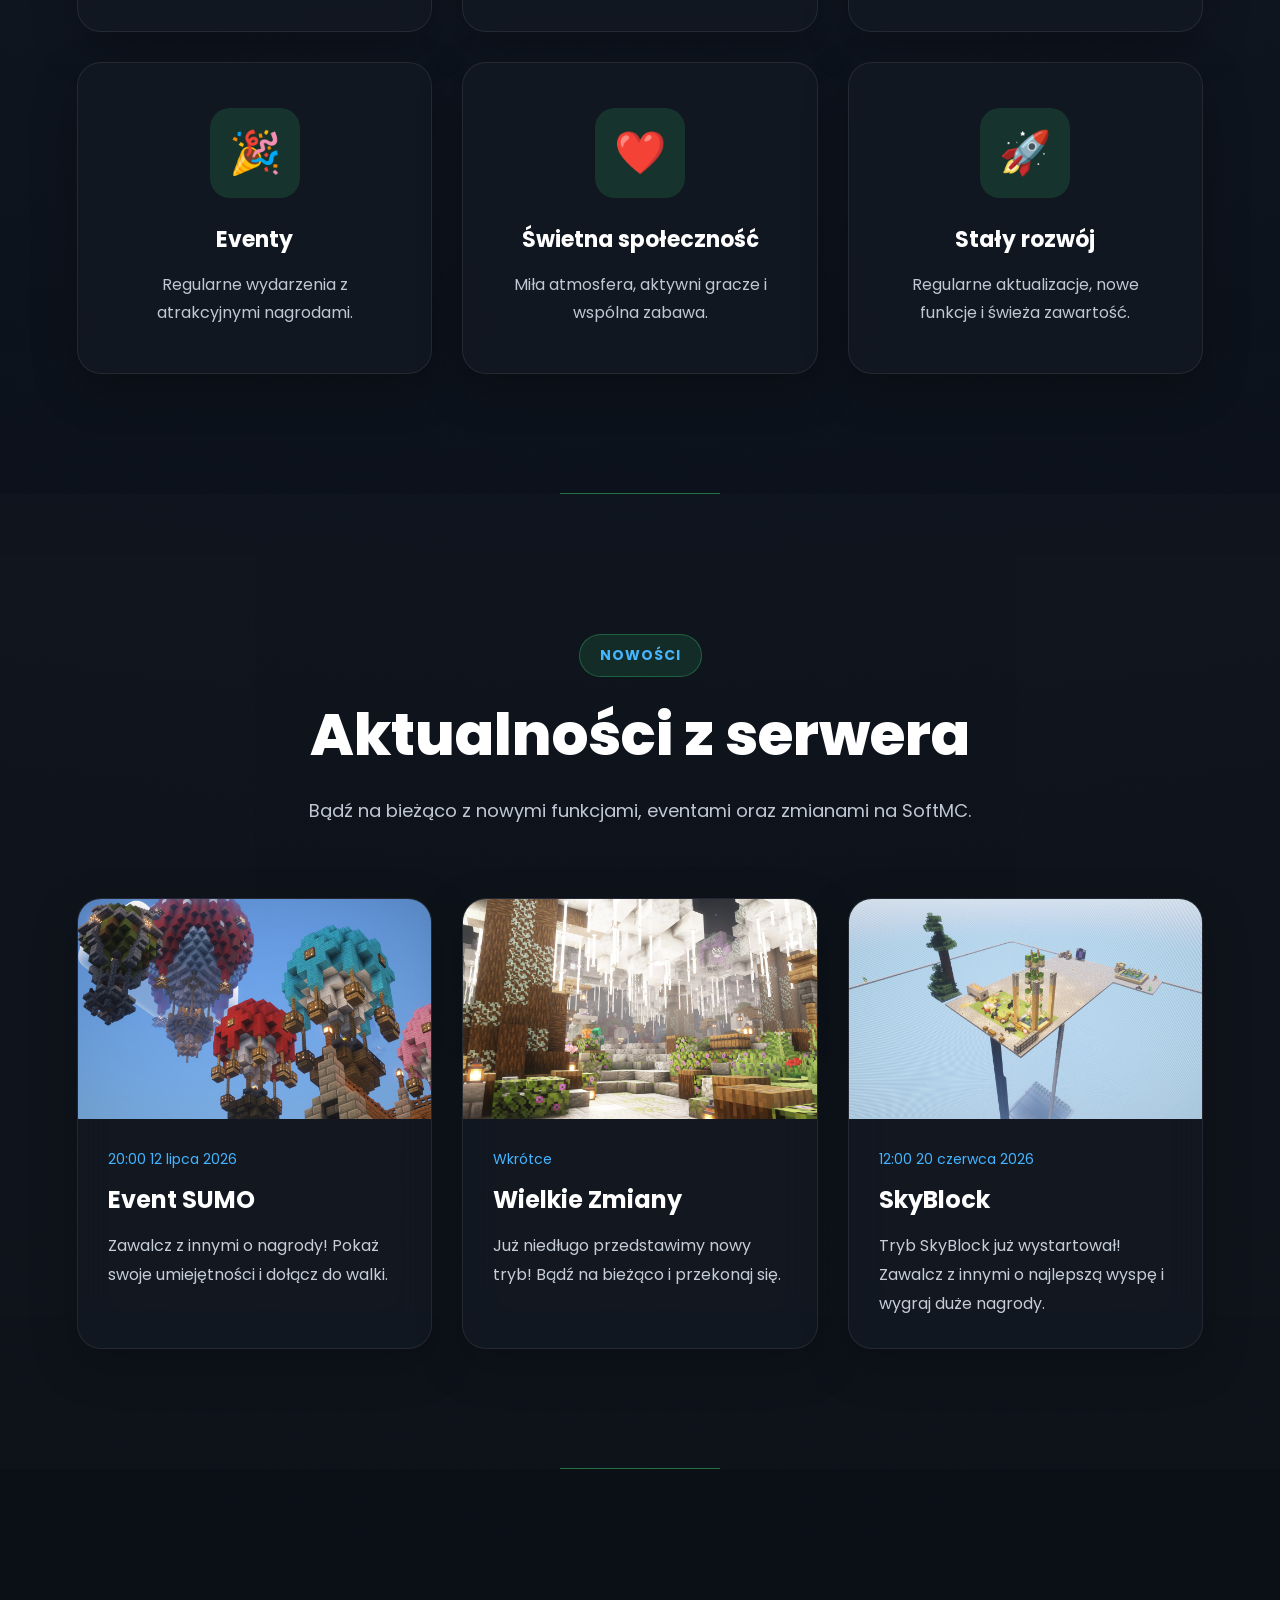
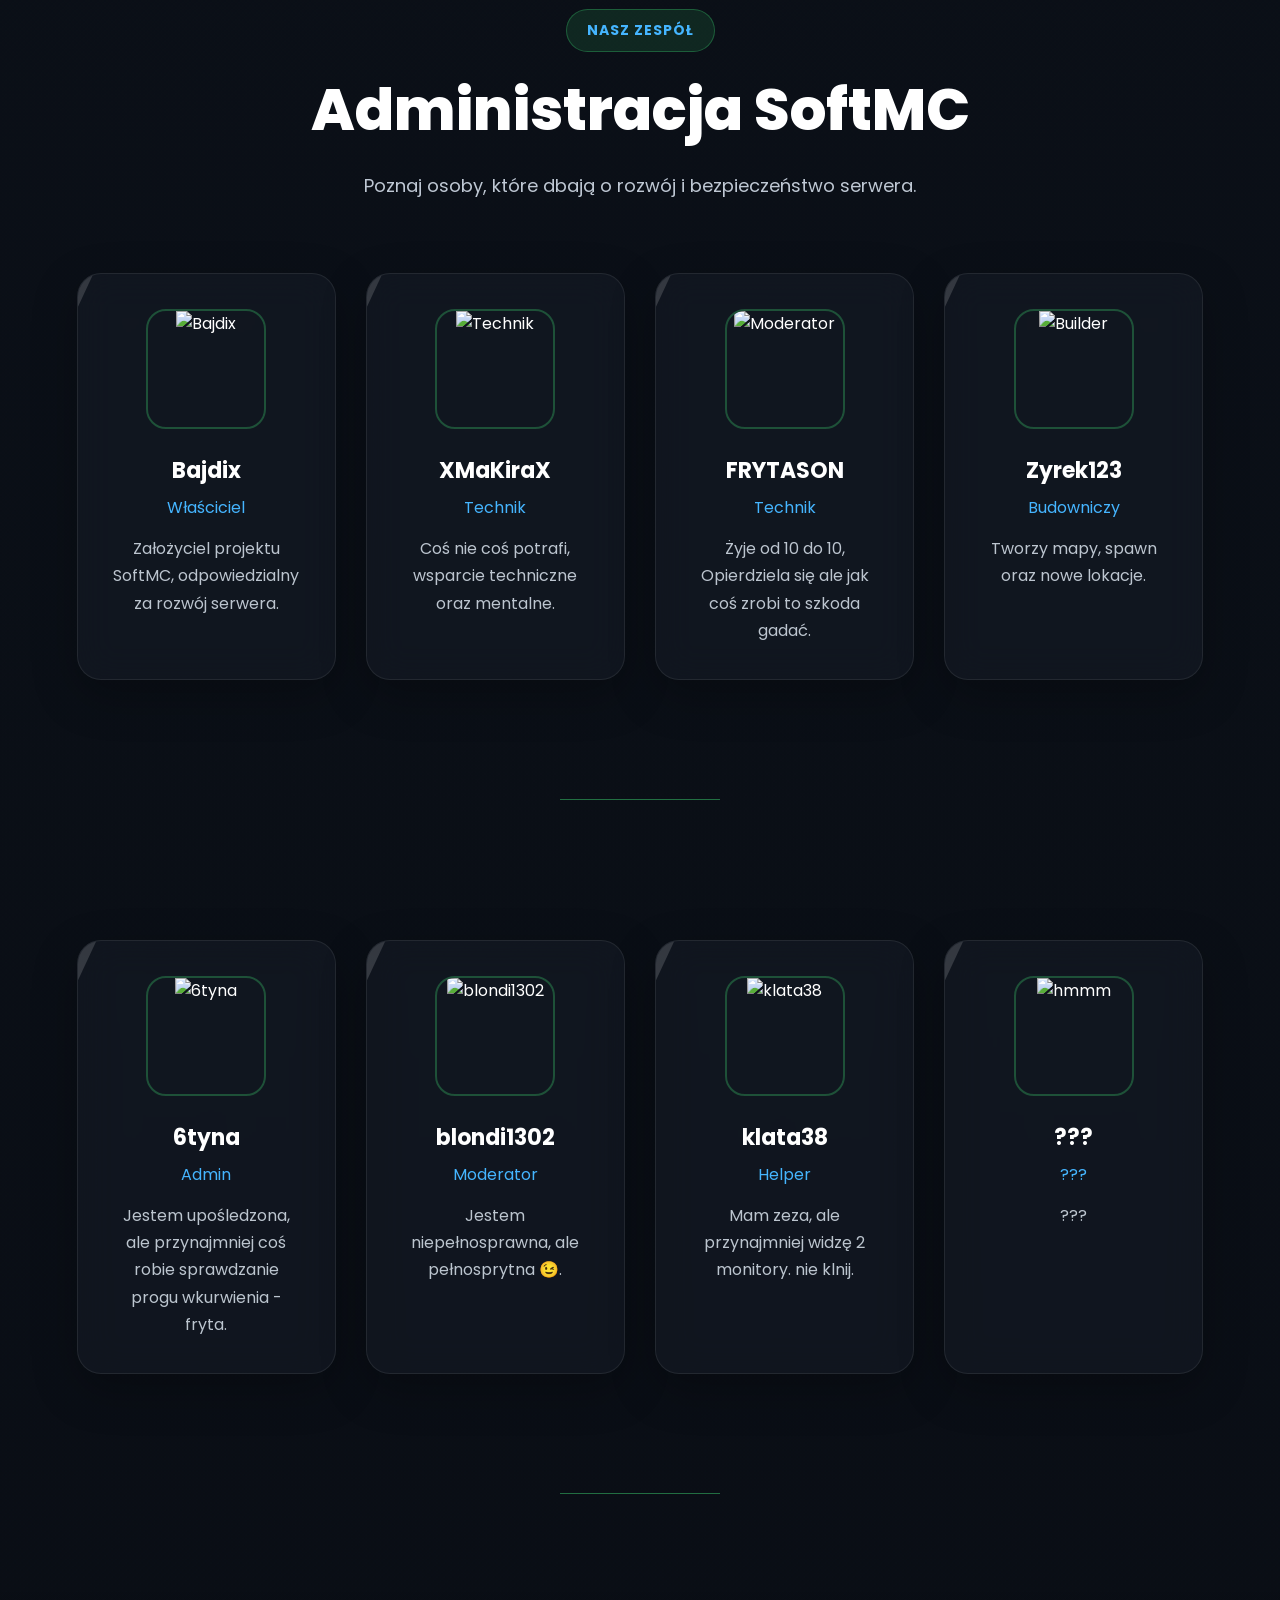
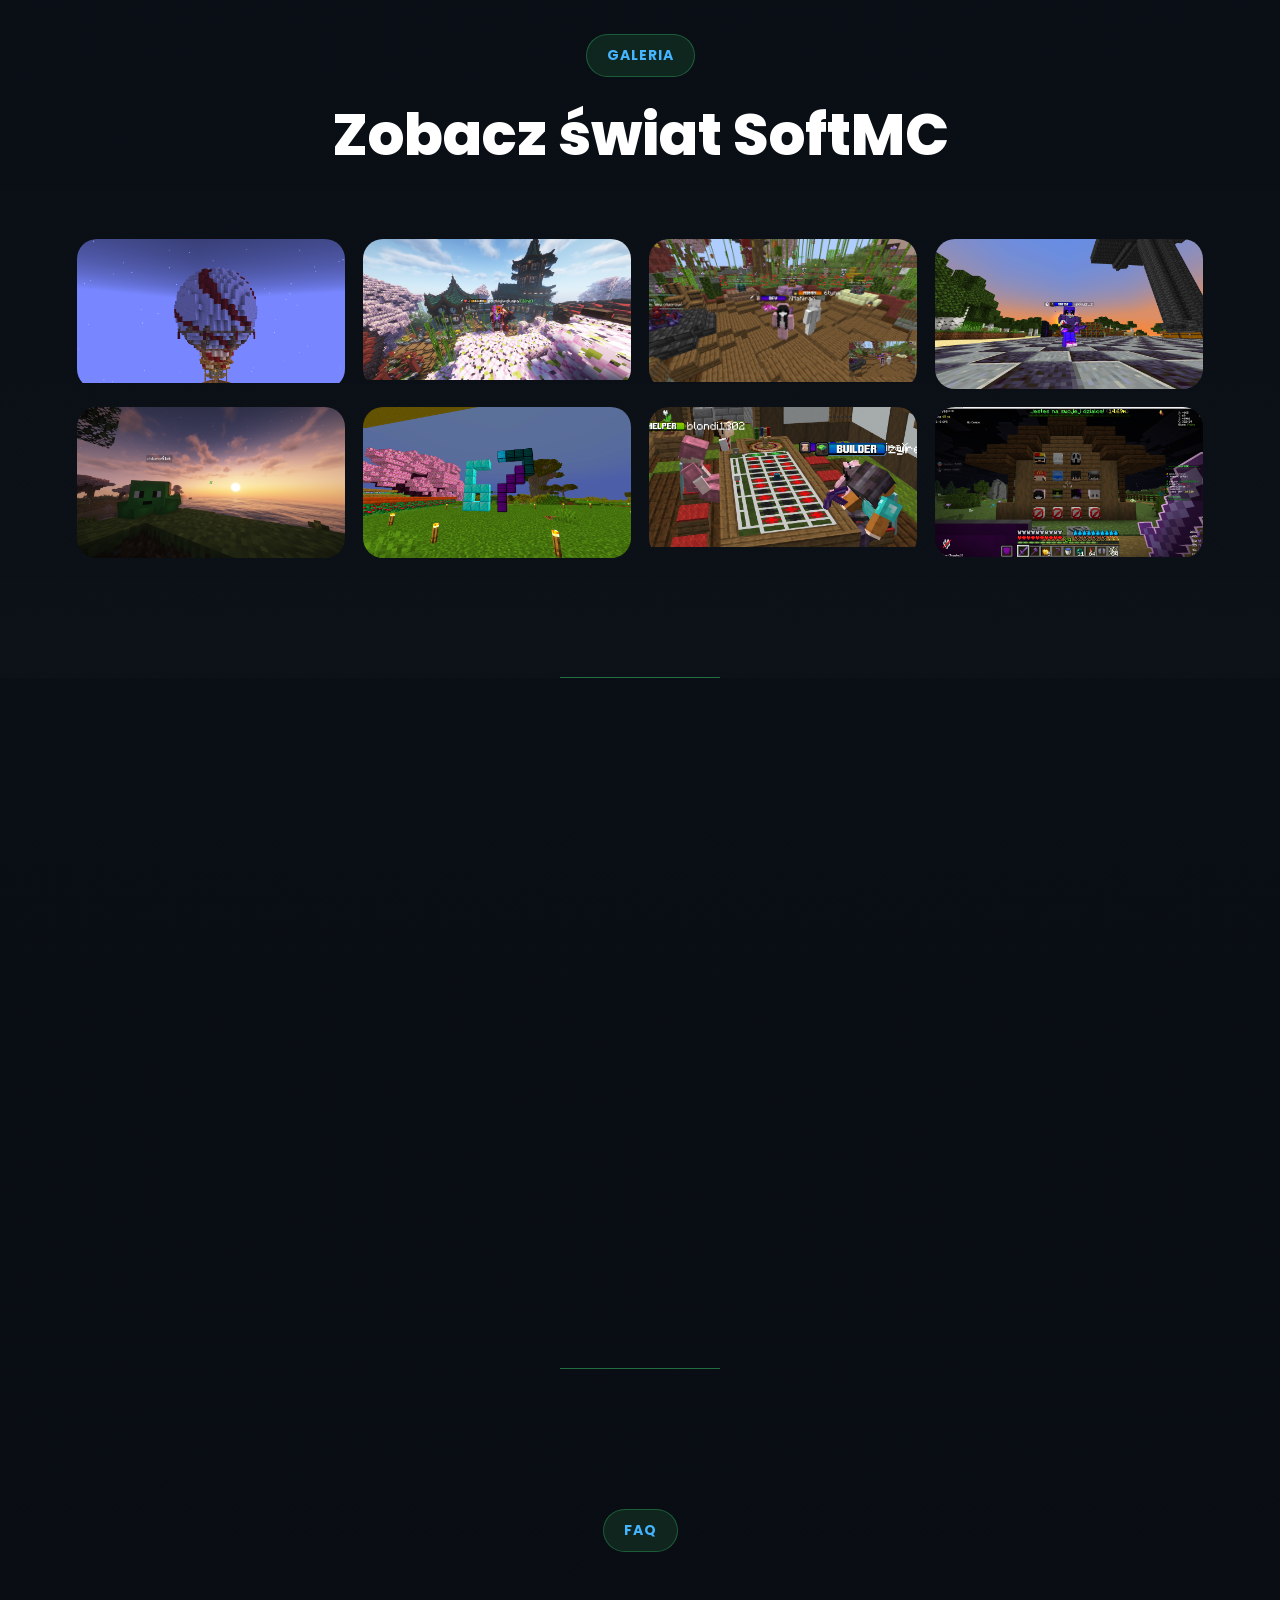
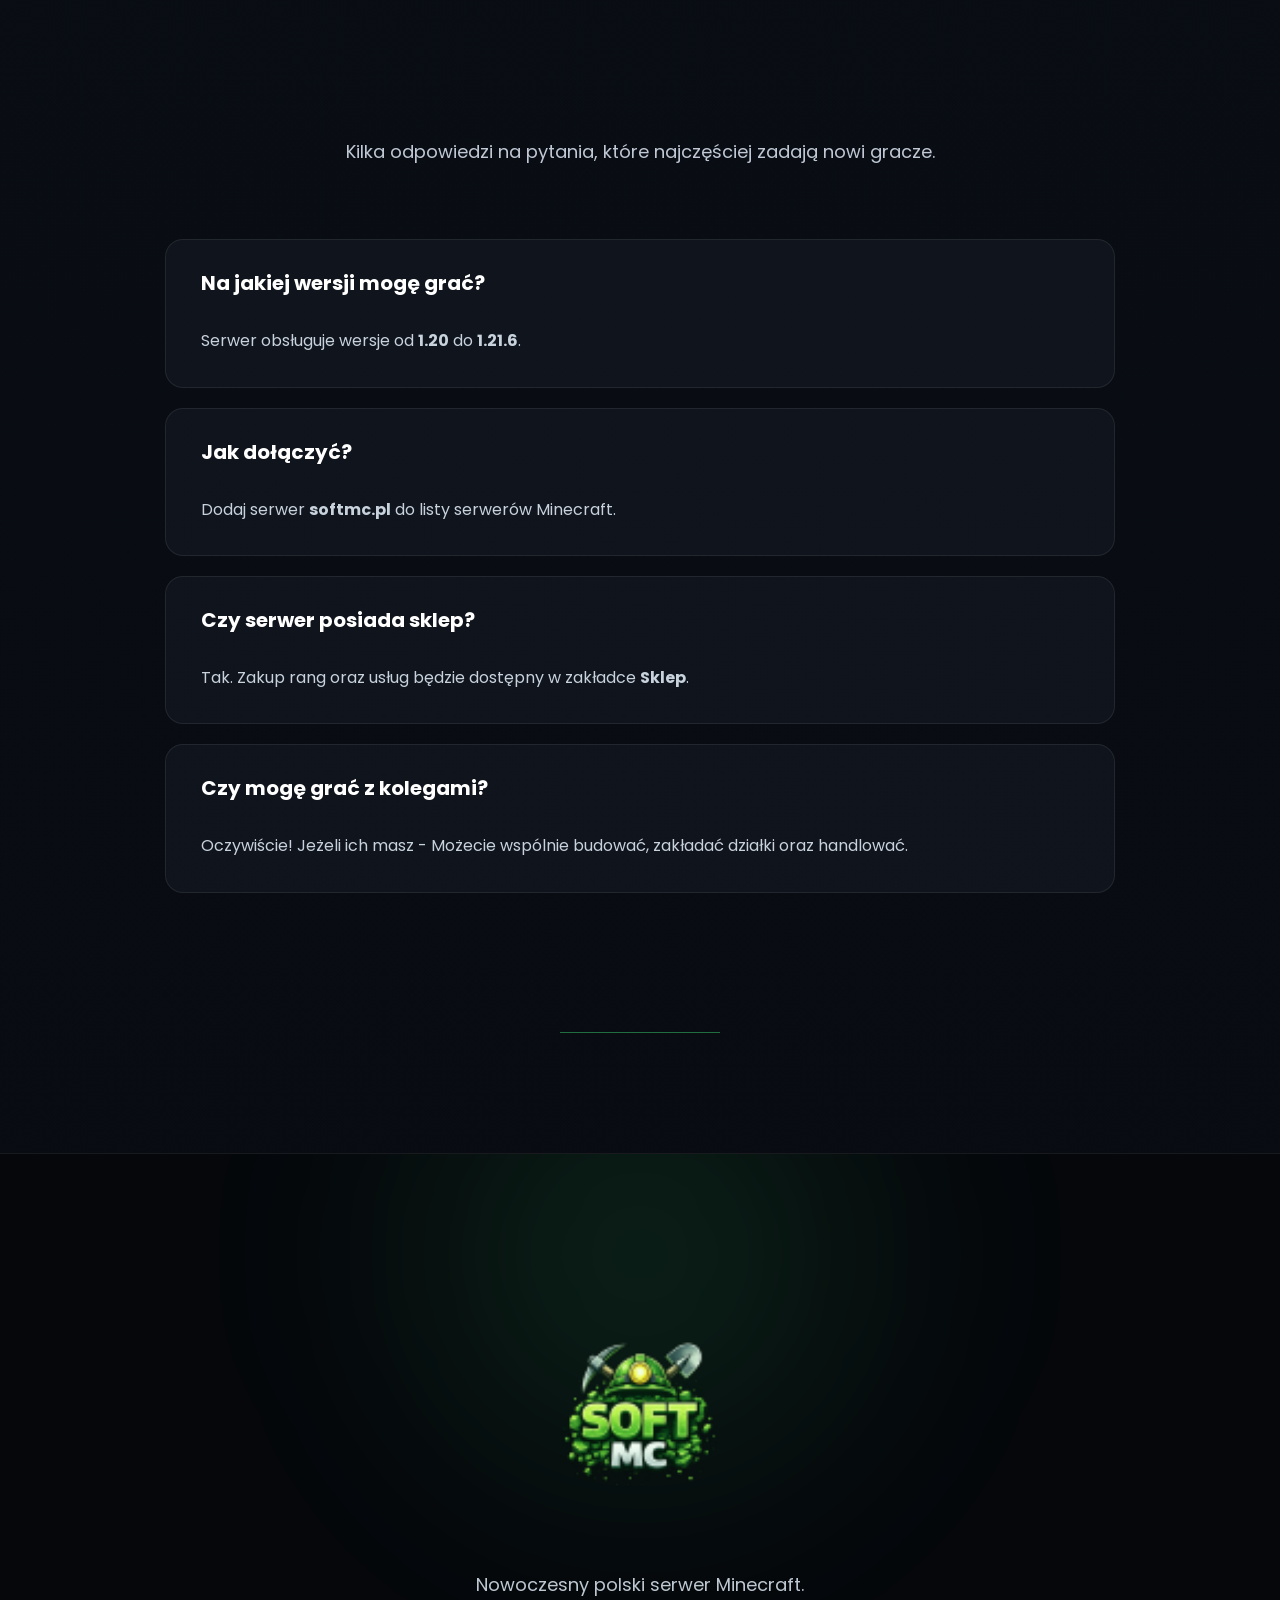
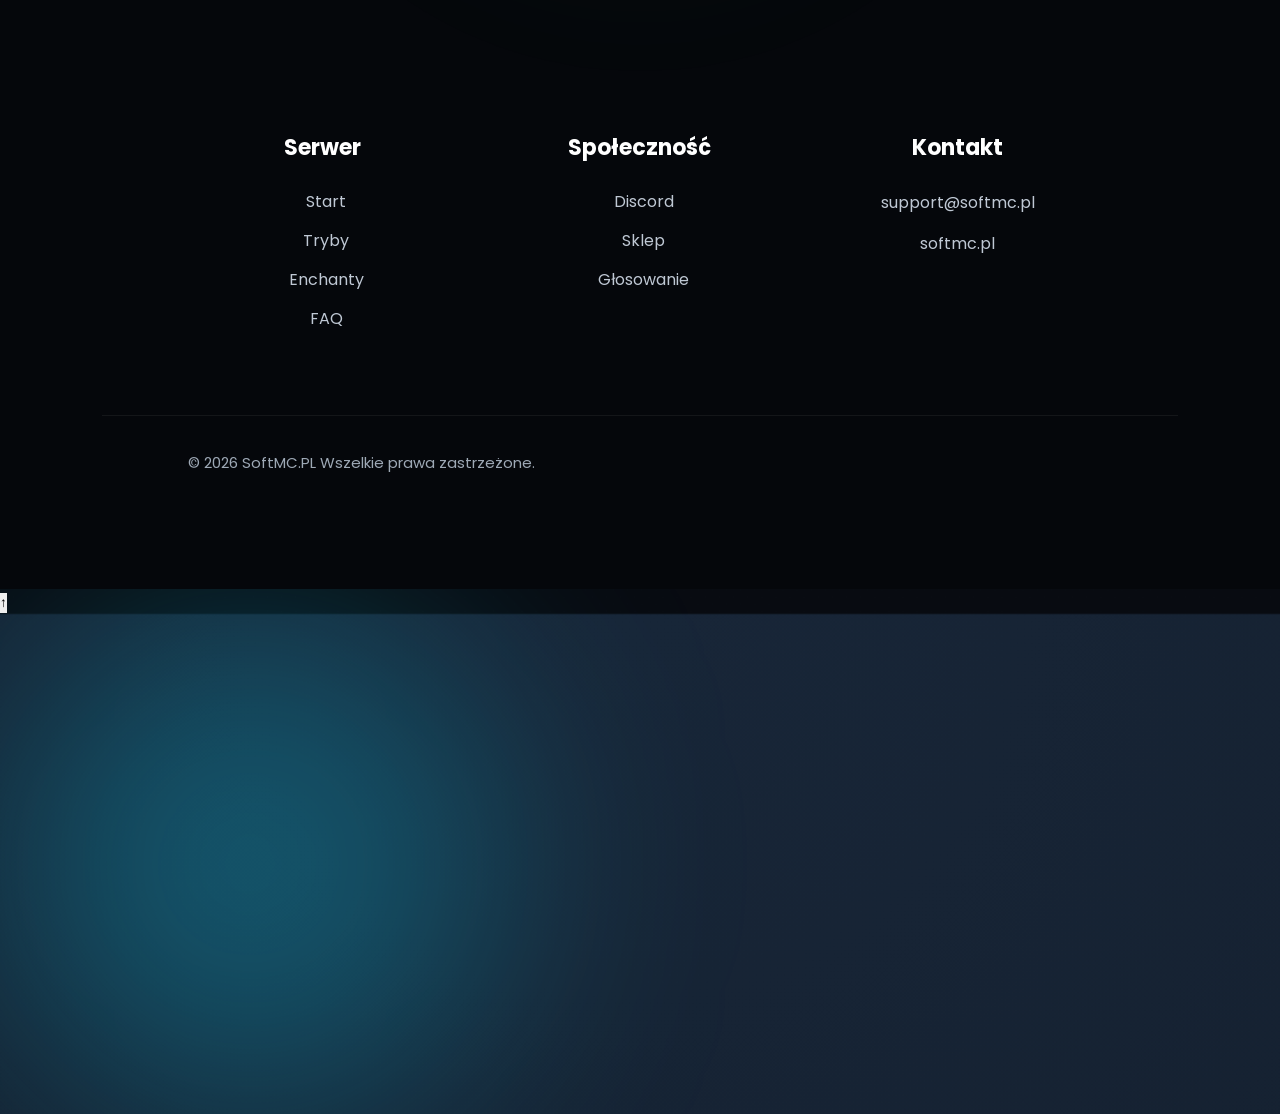
==== commit f3deff29: "Update index.html" ====
--- a/index.html
+++ b/index.html
@@ -7,15 +7,15 @@
 
     <meta name="viewport" content="width=device-width, initial-scale=1.0">
 
-    <title>SoftMC.eu • Polski Serwer Minecraft</title>
-
-    <meta name="description" content="SoftMC.eu - Nowoczesny polski serwer Minecraft Survival + Działki oraz SkyBlock.">
+    <title>SoftMC.PL • Polski Serwer Minecraft</title>
+
+    <meta name="description" content="SoftMC.PL - Nowoczesny polski serwer Minecraft Survival + Działki oraz SkyBlock.">
 
     <meta name="keywords" content="minecraft, survival, działki, skyblock, softmc, serwer minecraft">
 
     <meta name="theme-color" content="#45ff84">
 
-    <meta property="og:title" content="SoftMC.eu">
+    <meta property="og:title" content="SoftMC.PL">
 
     <meta property="og:description" content="Najlepszy serwer Survival + Działki oraz SkyBlock">
 
@@ -106,7 +106,7 @@
 
                 <span>
 
-                    📋 softmc.eu
+                    📋 softmc.pl
 
                 </span>
 
@@ -148,7 +148,7 @@
 
                 <h1 class="hero-title">
 
-                    SOFTMC.EU
+                    SOFTMC.PL
 
                 </h1>
 
@@ -290,7 +290,7 @@
 
                             <span class="live-value">
 
-                                softmc.eu
+                                softmc.pl
 
                             </span>
 
@@ -993,9 +993,9 @@
 
                 <p class="staff-description">
 
-                    Staram się trzymać wszystko w garści,
-                    Pomaganie graczom i administratorom
-                    to dla mnie czysta przyjemność.
+                    Jestem upośledzona,
+                    ale przynajmniej coś robie
+                    sprawdzanie progu wkurwienia - fryta.
 
                 </p>
 
@@ -1023,8 +1023,8 @@
 
                 <p class="staff-description">
 
-                    Pomoc graczom to dla mnie podstawa,
-                    masz pytania? pisz.
+                    Jestem niepełnosprawna,
+                    ale pełnosprytna 😉.
 
                 </p>
 
@@ -1052,8 +1052,9 @@
 
                 <p class="staff-description">
 
-                    Dla mnie każdy problem jest do rozwiązania,
-                    nawet ten najgorszy 😊
+                    Mam zeza,
+                    ale przynajmniej widzę 2 monitory.
+                    nie klnij.
 
                 </p>
 
@@ -1270,7 +1271,7 @@
 
                     Dodaj serwer
 
-                    <strong>softmc.eu</strong>
+                    <strong>softmc.pl</strong>
 
                     do listy serwerów Minecraft.
 
@@ -1414,13 +1415,13 @@
 
                 <p>
 
-                    support@softmc.eu
+                    support@softmc.pl
 
                 </p>
 
                 <p>
 
-                    softmc.eu
+                    softmc.pl
 
                 </p>
 
@@ -1432,7 +1433,7 @@
 
             <p>
 
-                © 2026 SoftMC.eu
+                © 2026 SoftMC.PL
 
                 Wszelkie prawa zastrzeżone.
 
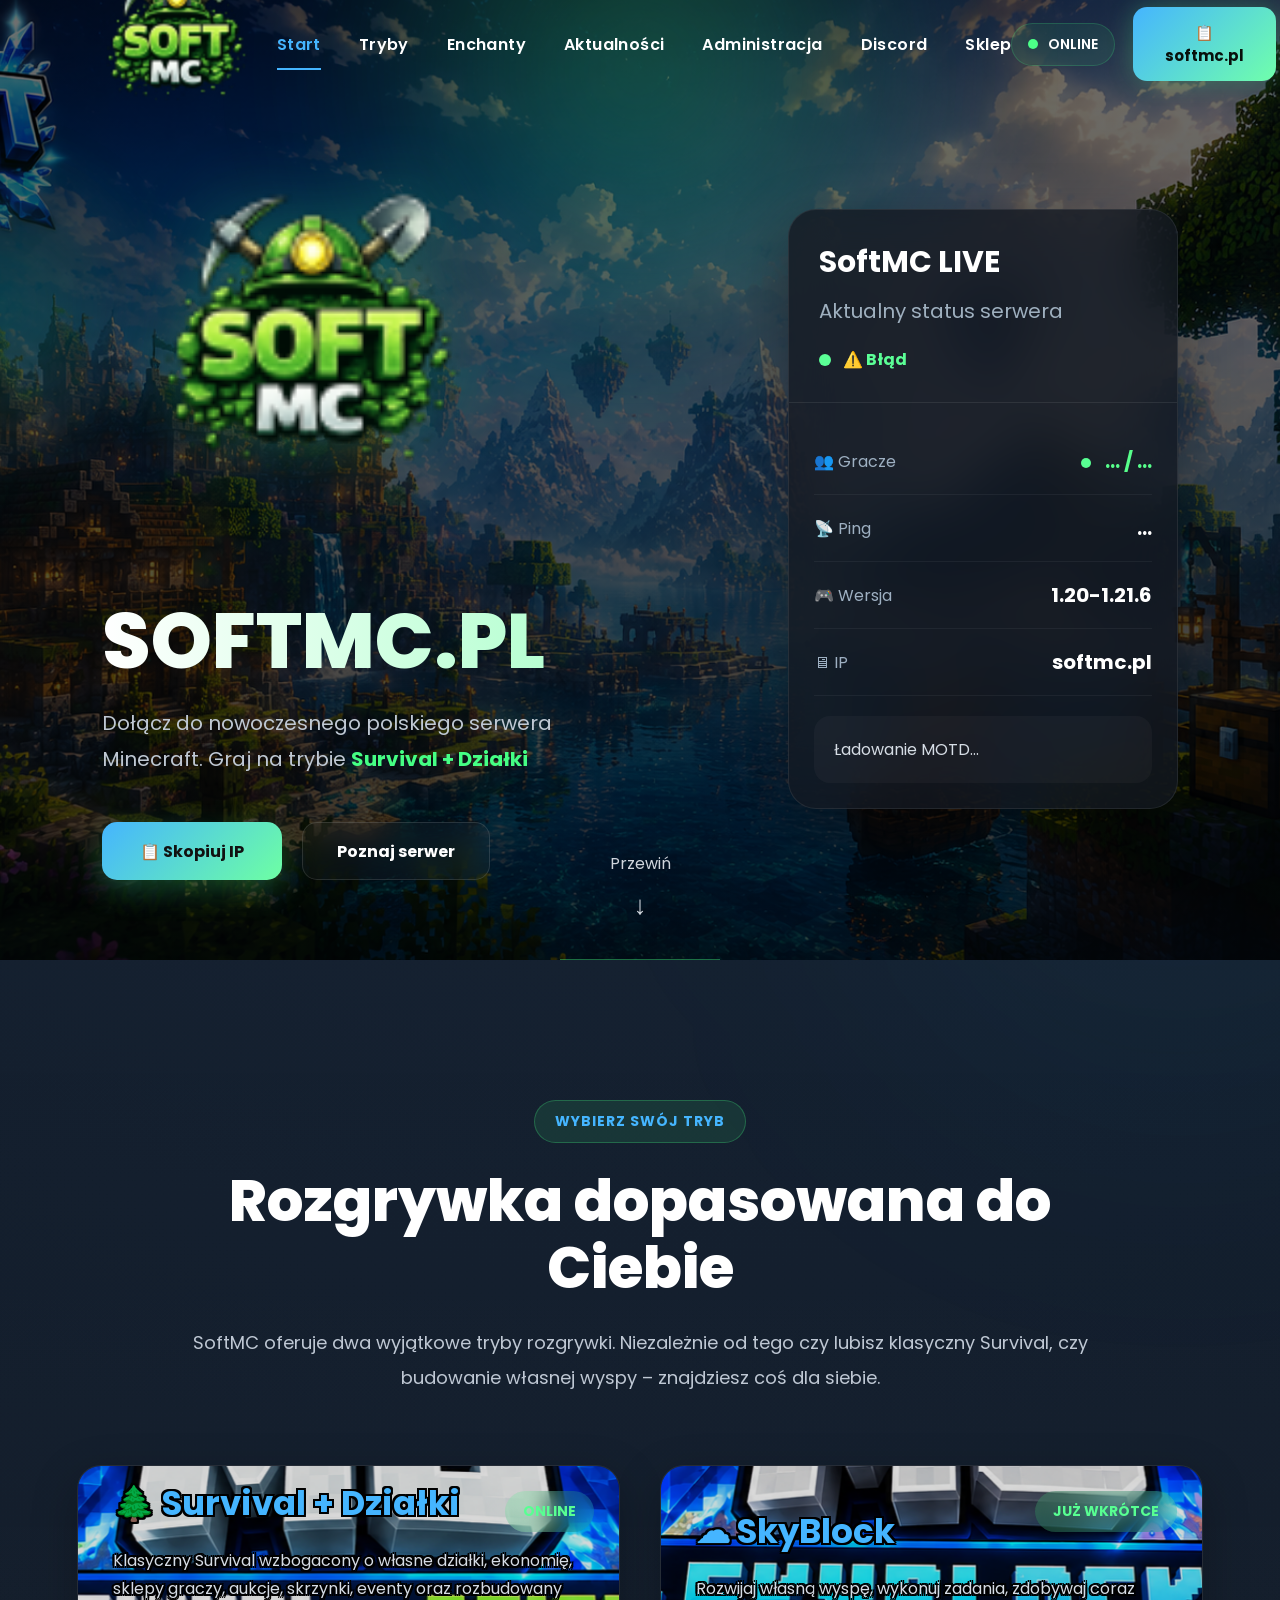
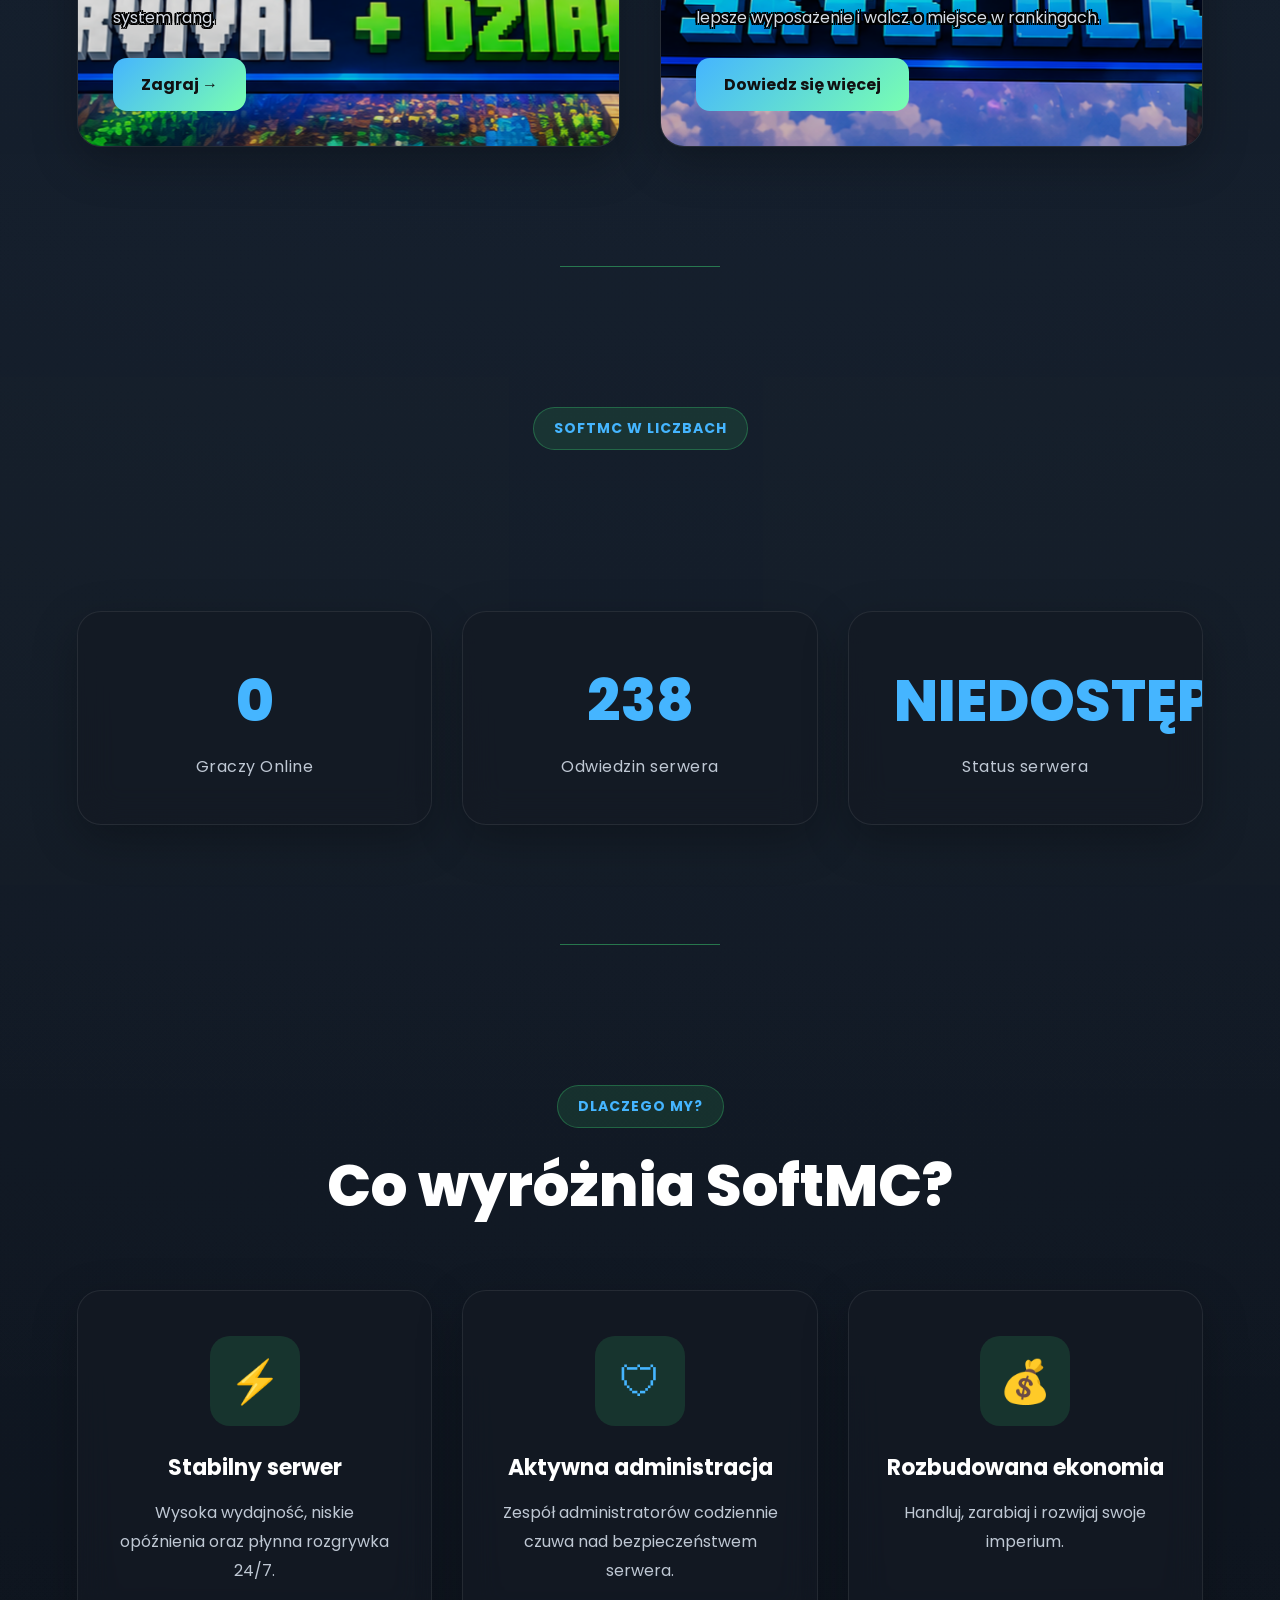
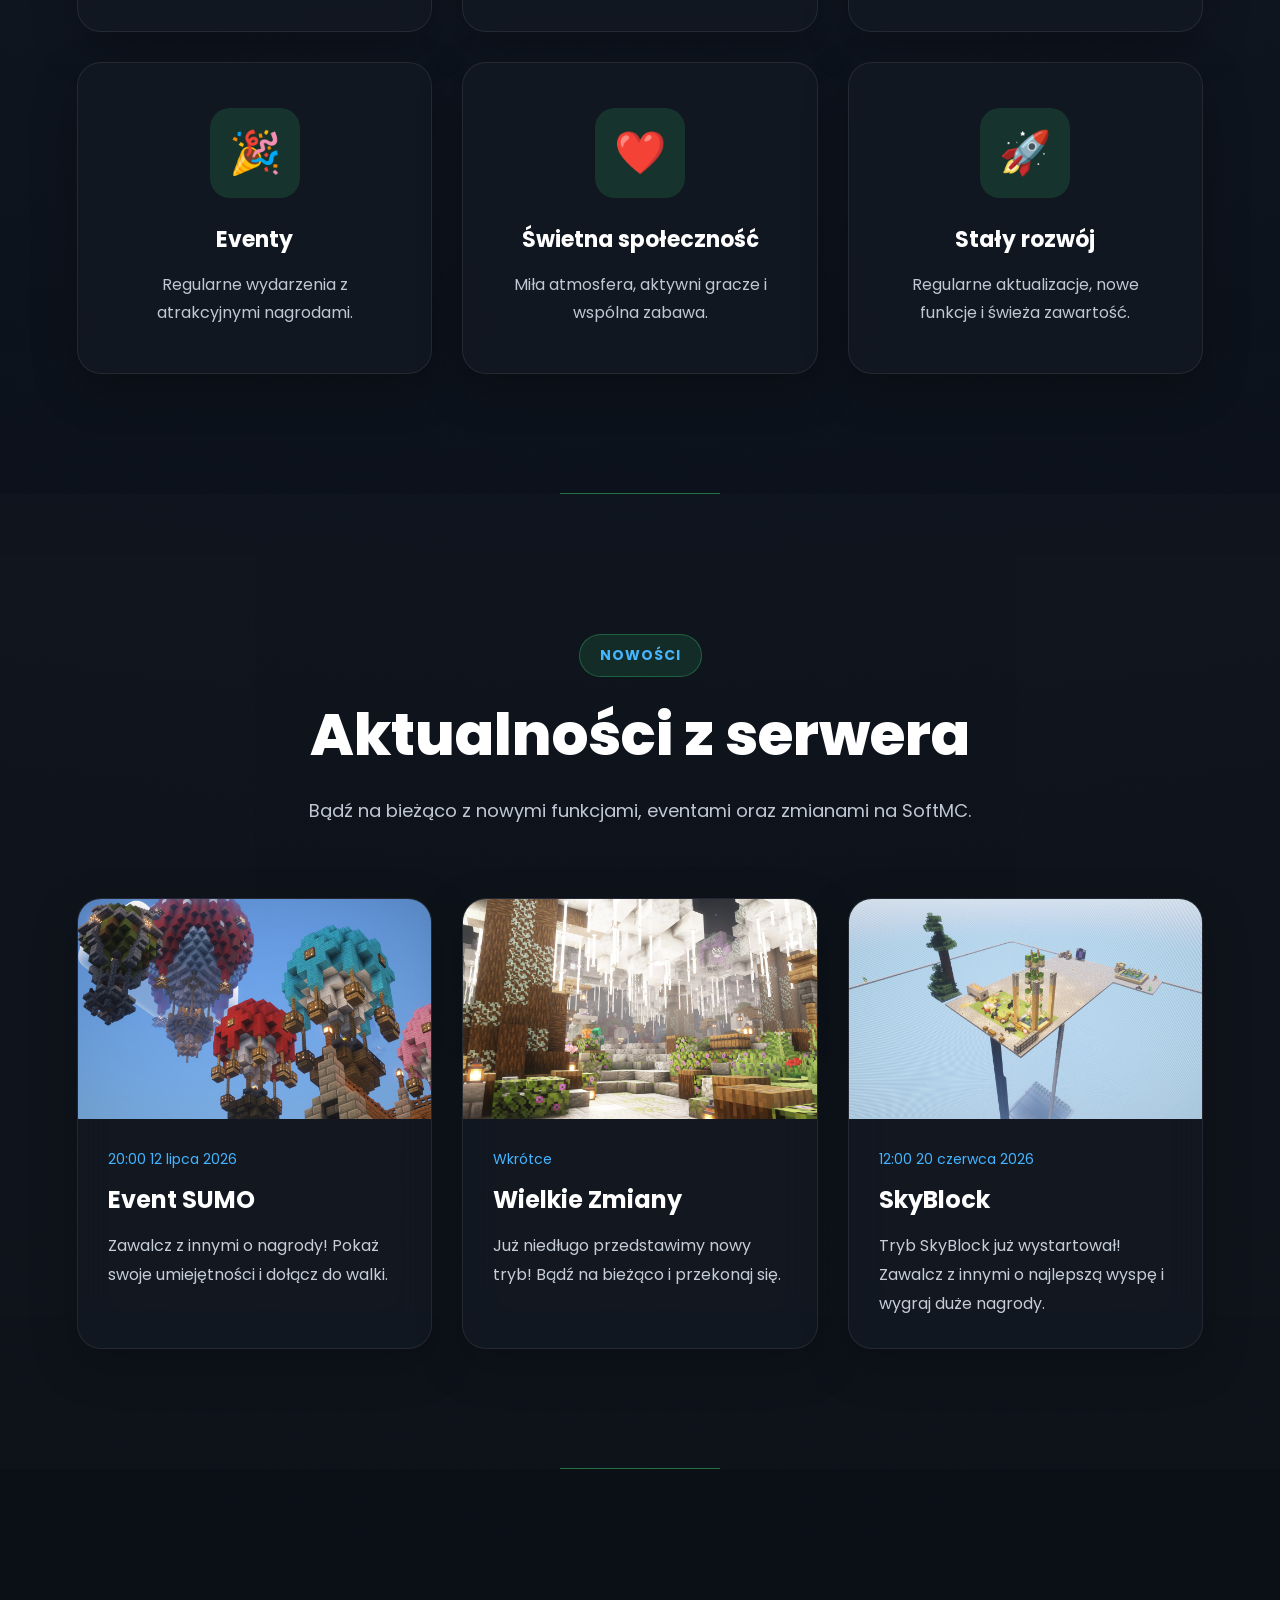
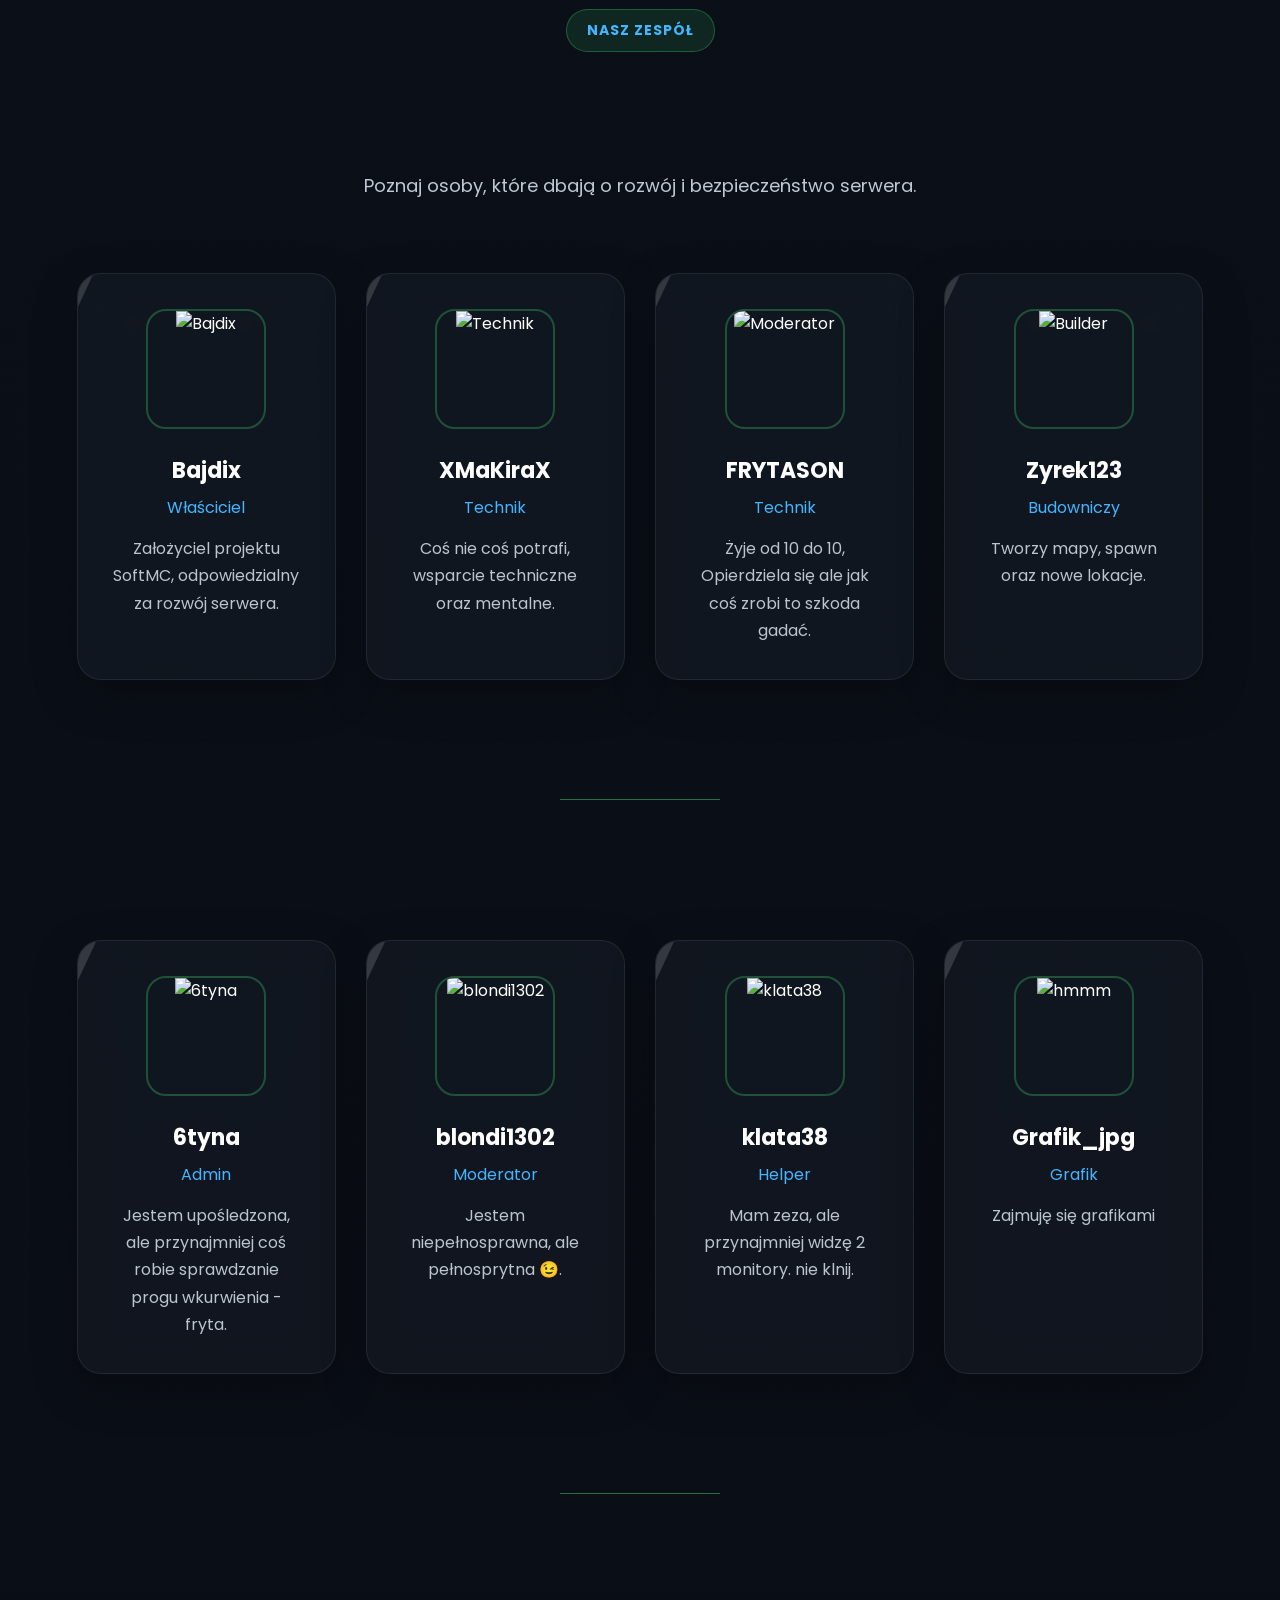
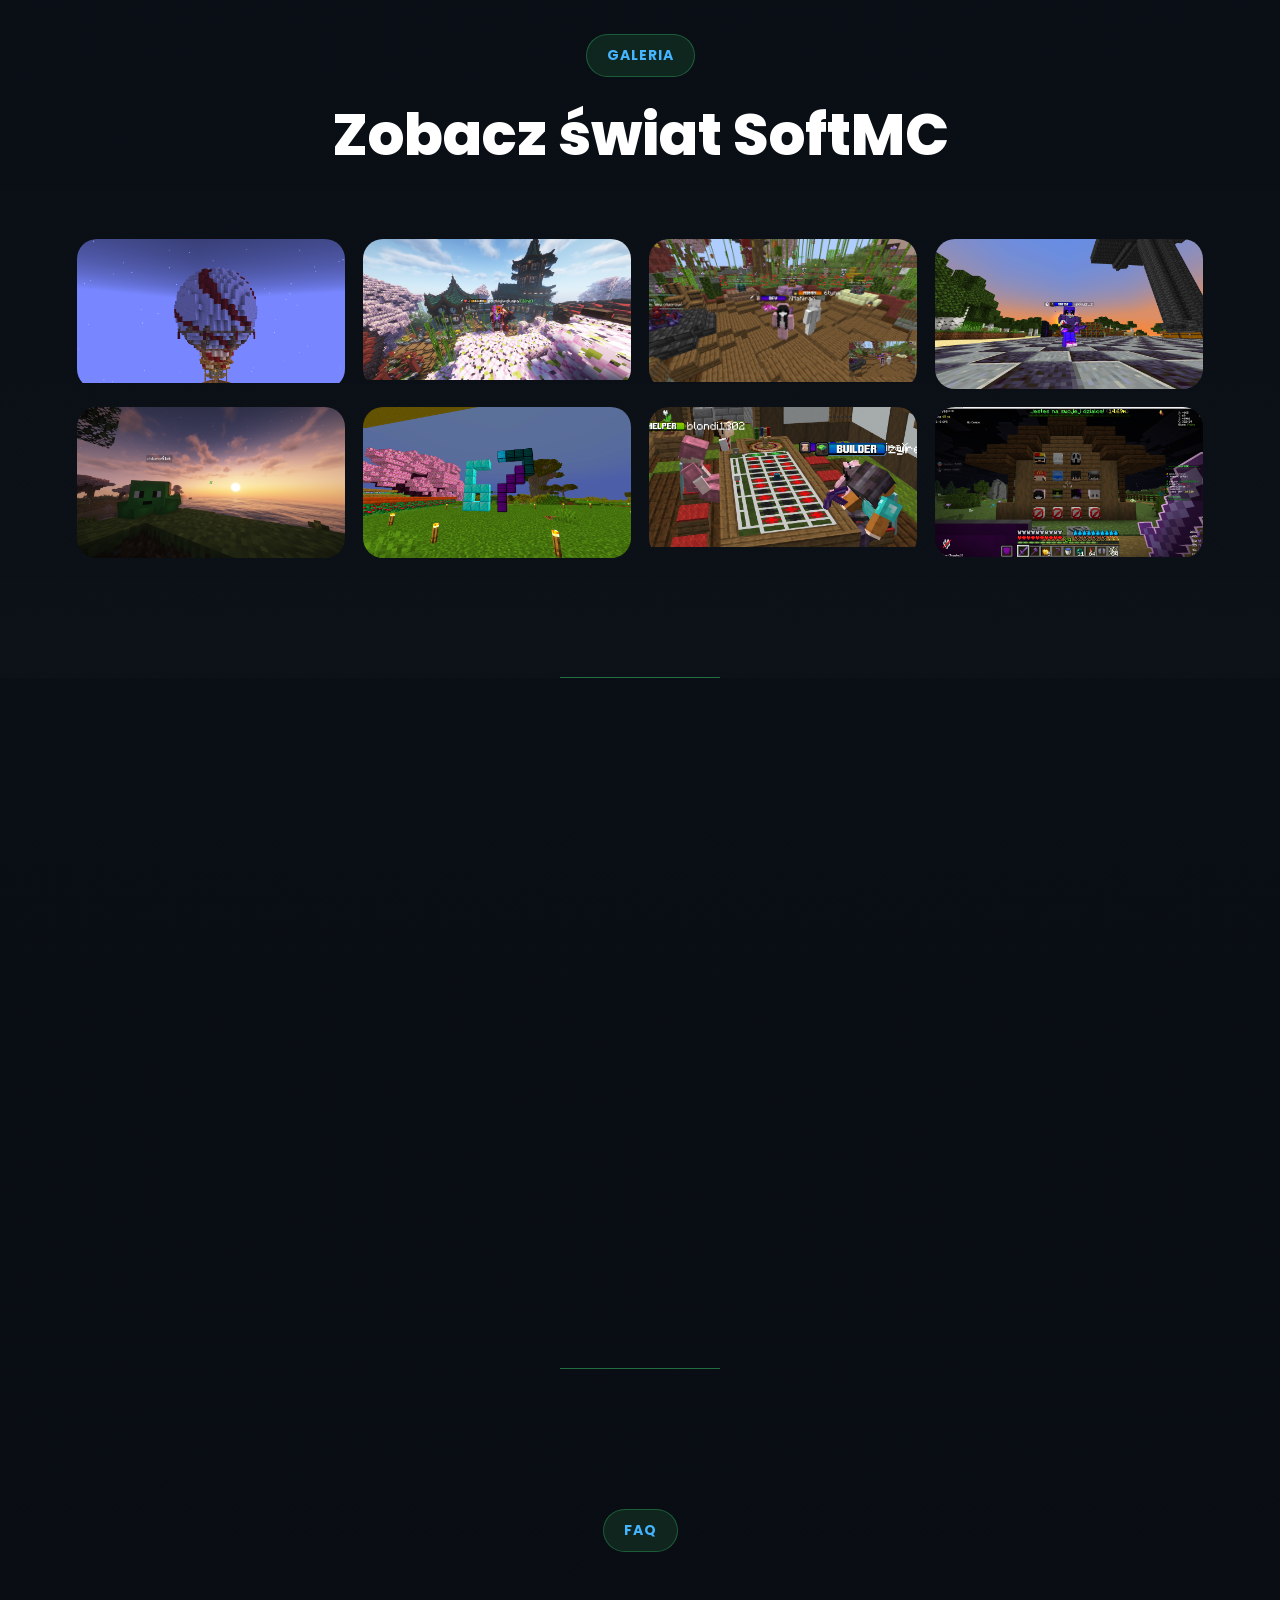
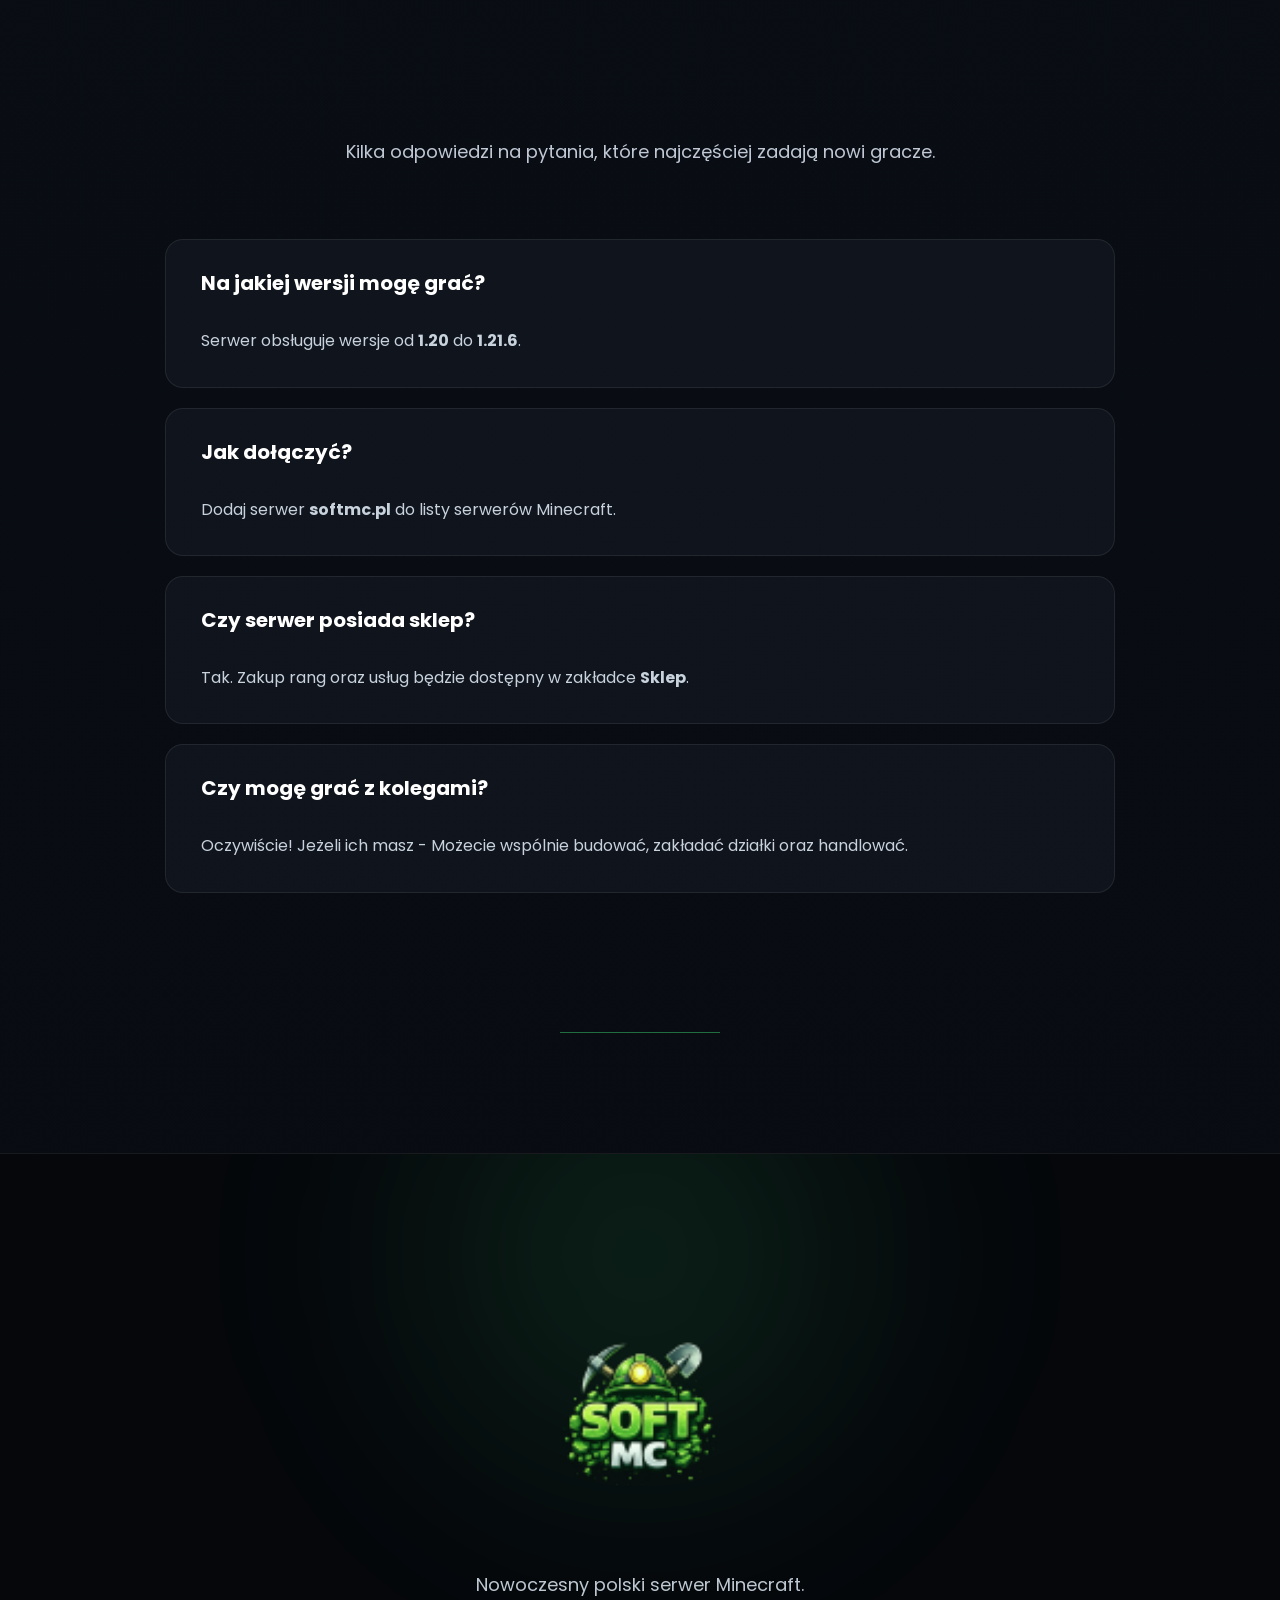
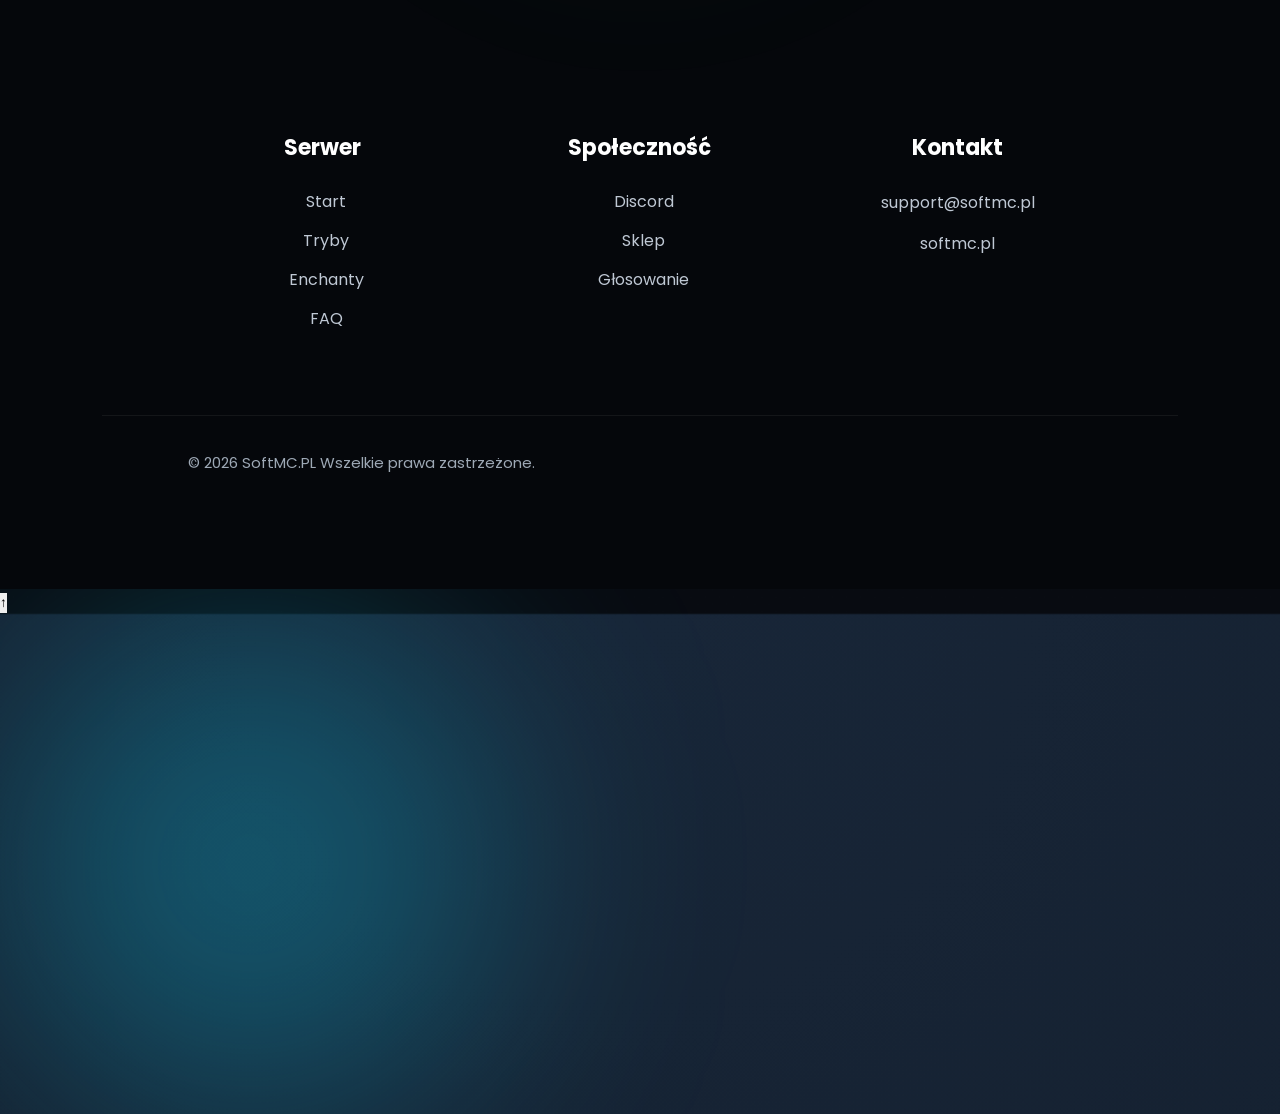
==== commit a15b6462: "Update index.html" ====
--- a/index.html
+++ b/index.html
@@ -1064,25 +1064,25 @@
 
                 <div class="staff-avatar">
 
-                    <img src="https://minotar.net/helm/3bxn/256.png" alt="hmmm">
+                    <img src="https://minotar.net/helm/Grafik_jpg/256.png" alt="hmmm">
 
                 </div>
 
                 <h3 class="staff-name">
 
-                    ???
+                    Grafik_jpg
 
                 </h3>
 
                 <div class="staff-rank">
 
-                    ???
+                    Grafik
 
                 </div>
 
                 <p class="staff-description">
 
-                    ???
+                    Zajmuję się grafikami
 
                 </p>
 
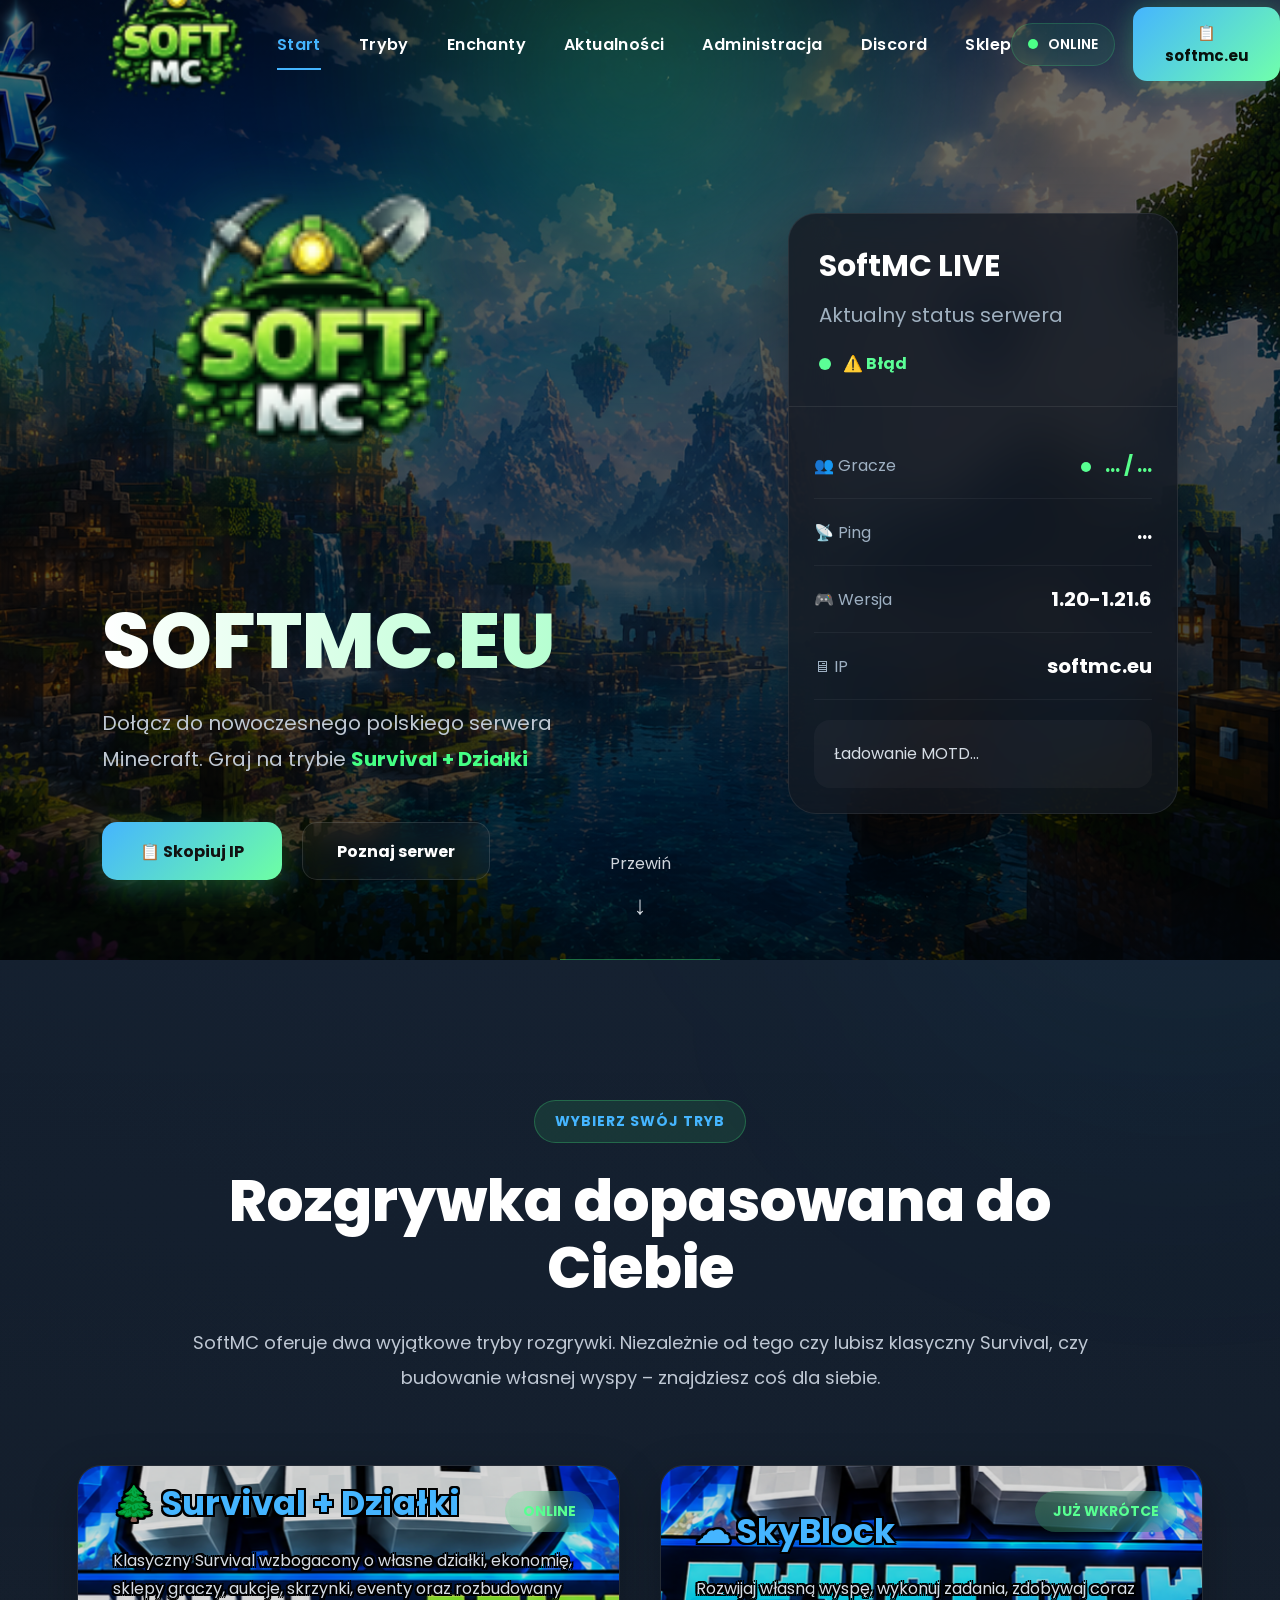
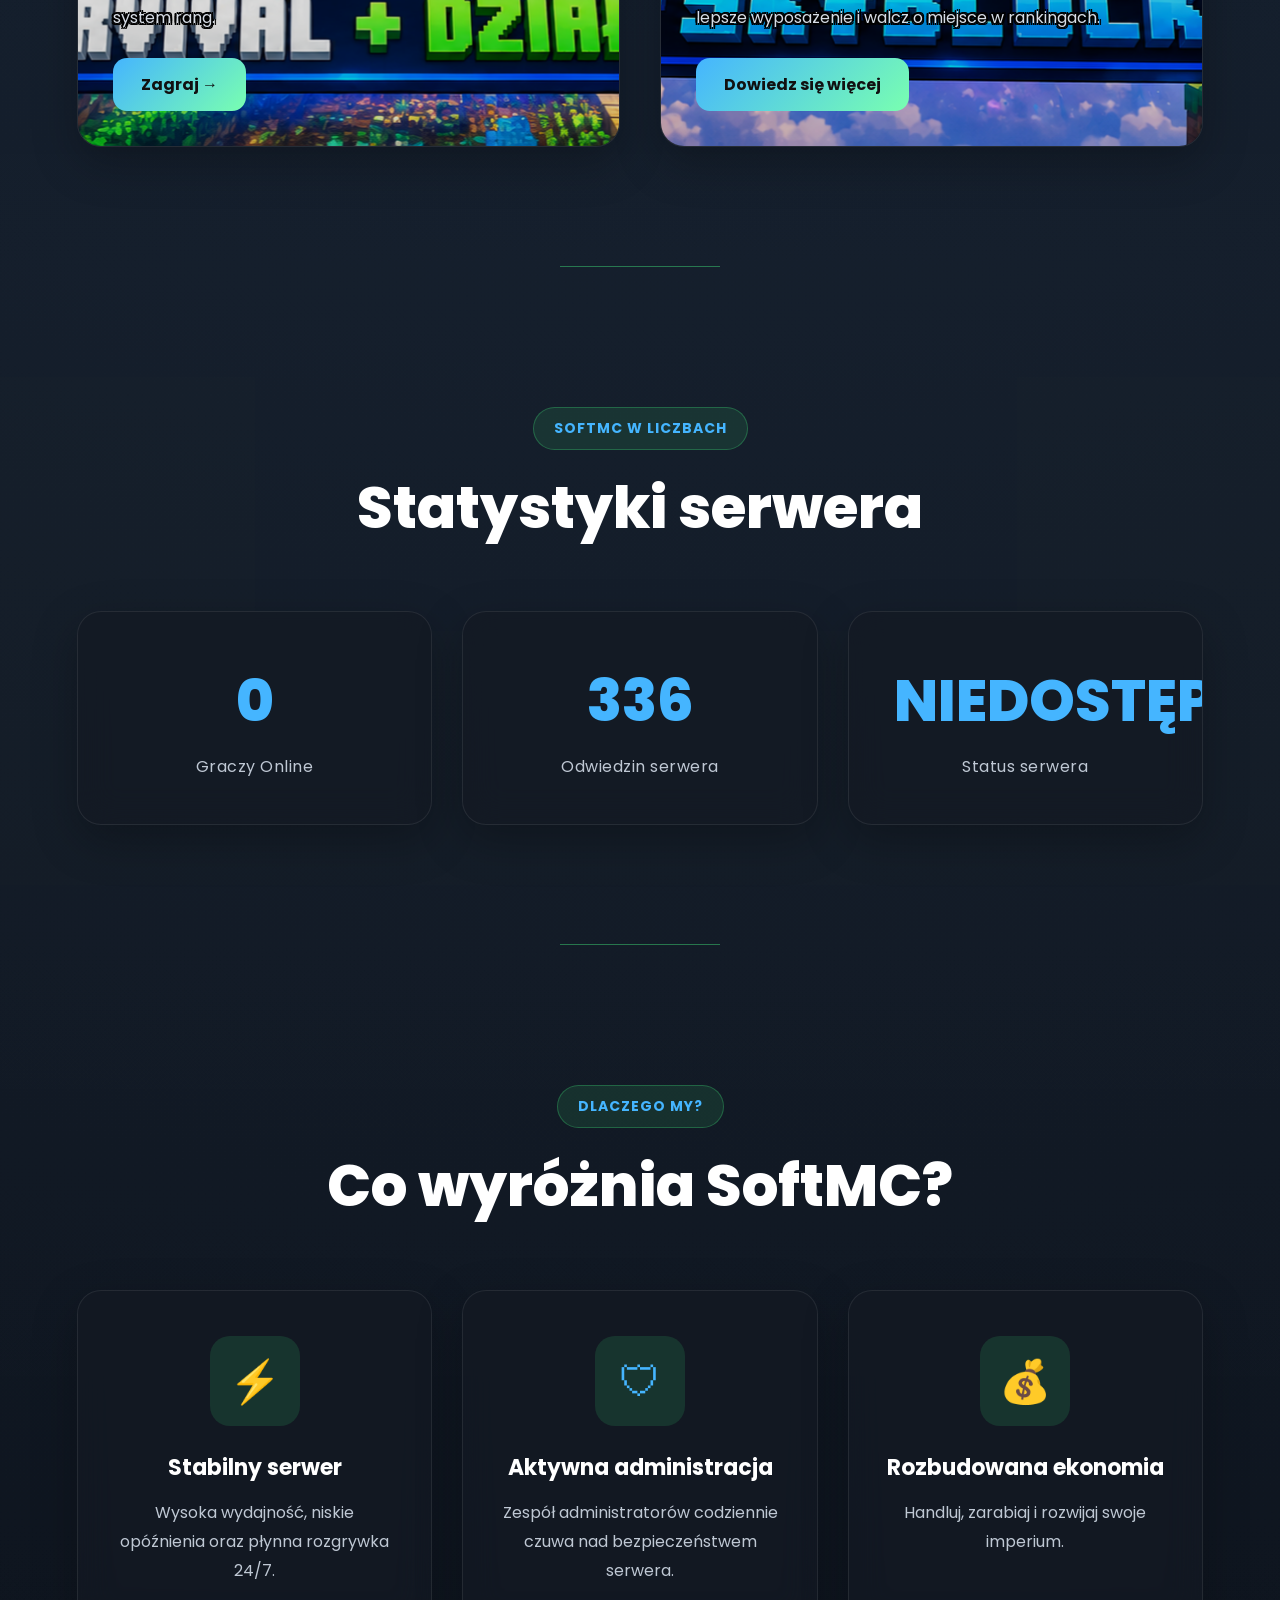
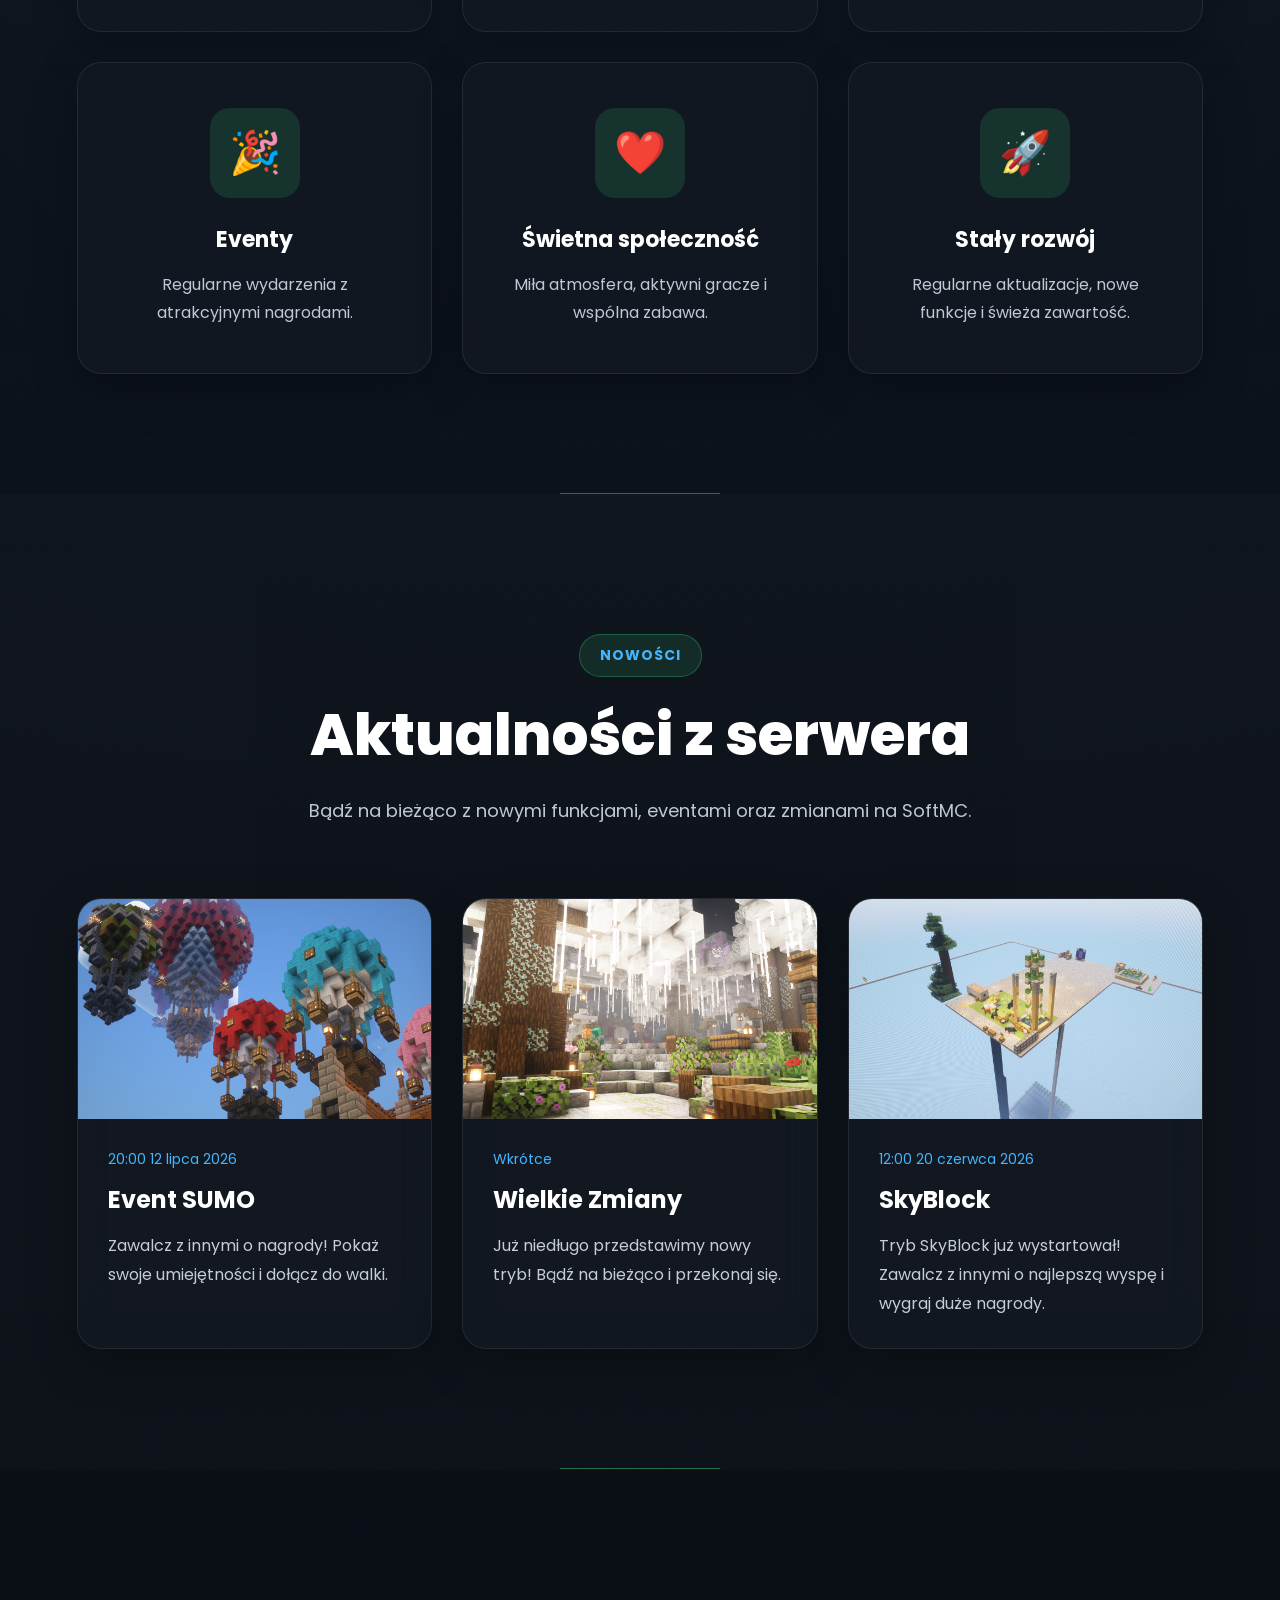
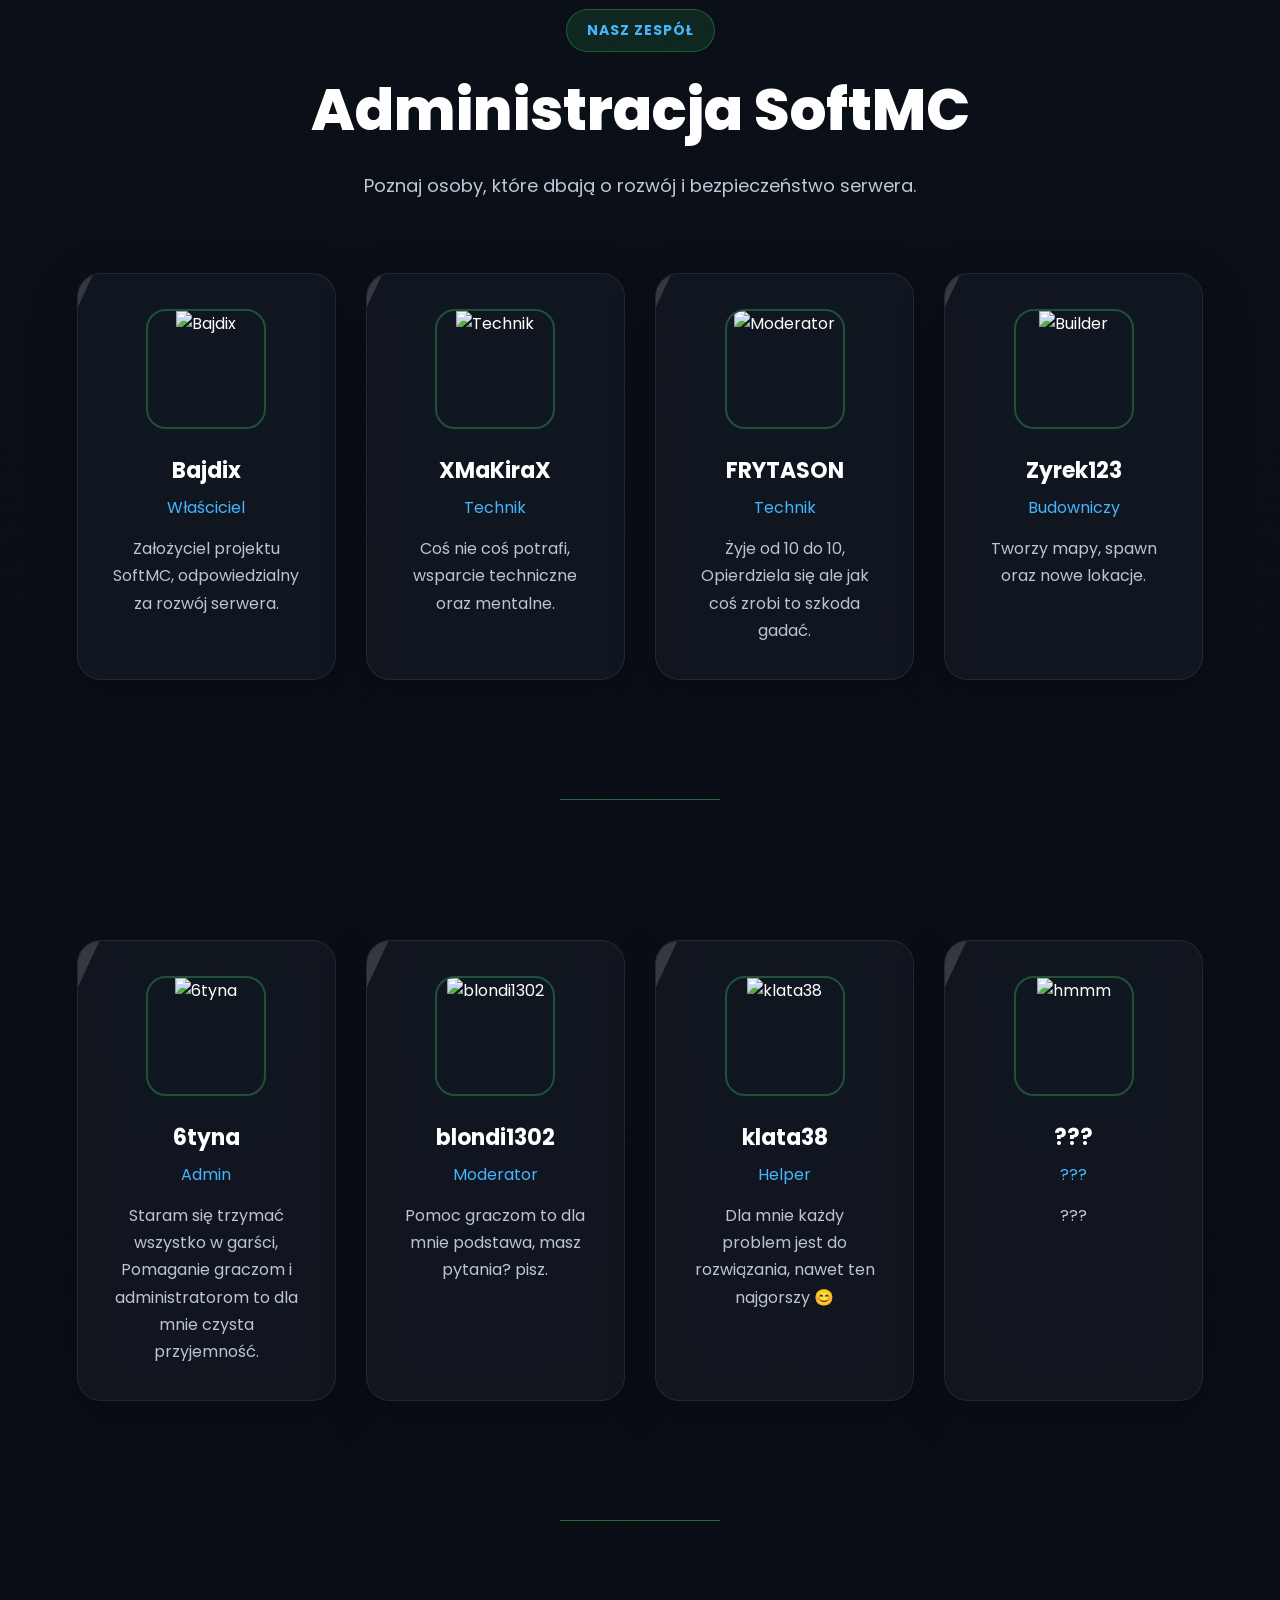
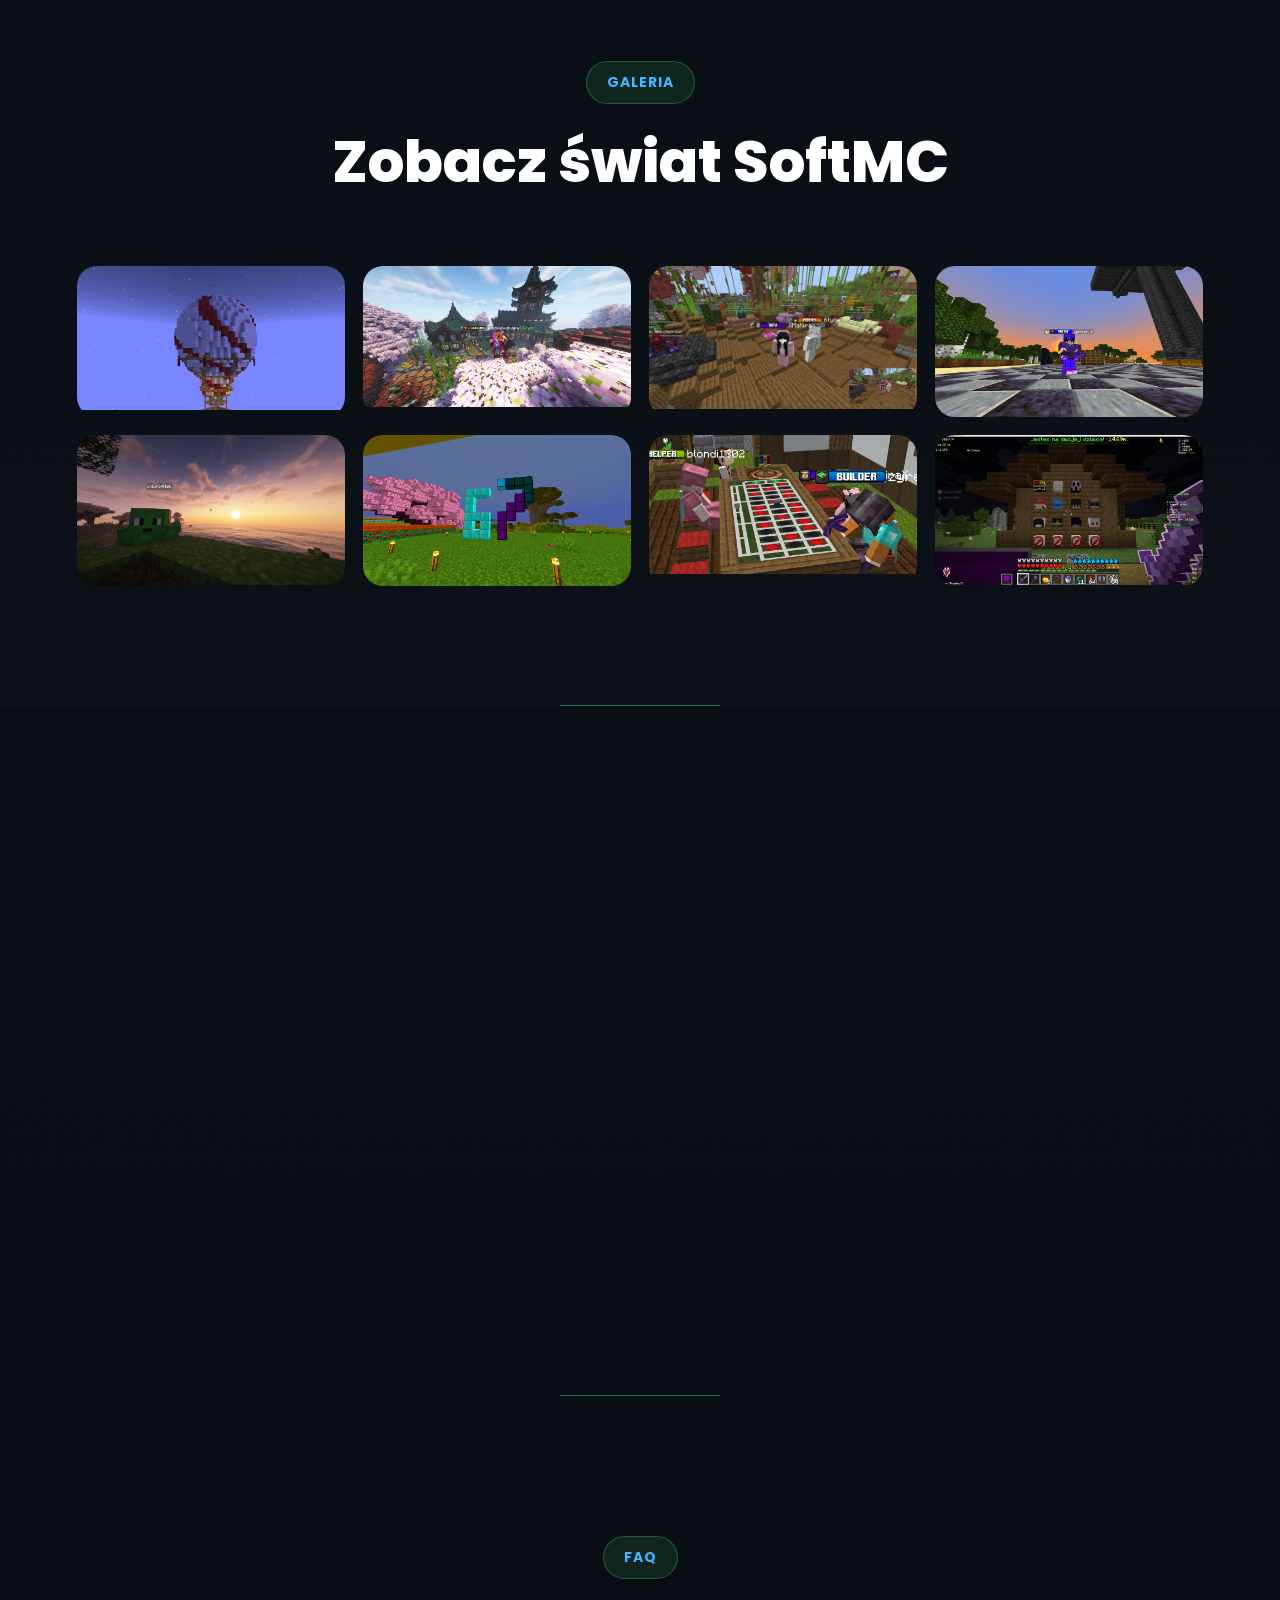
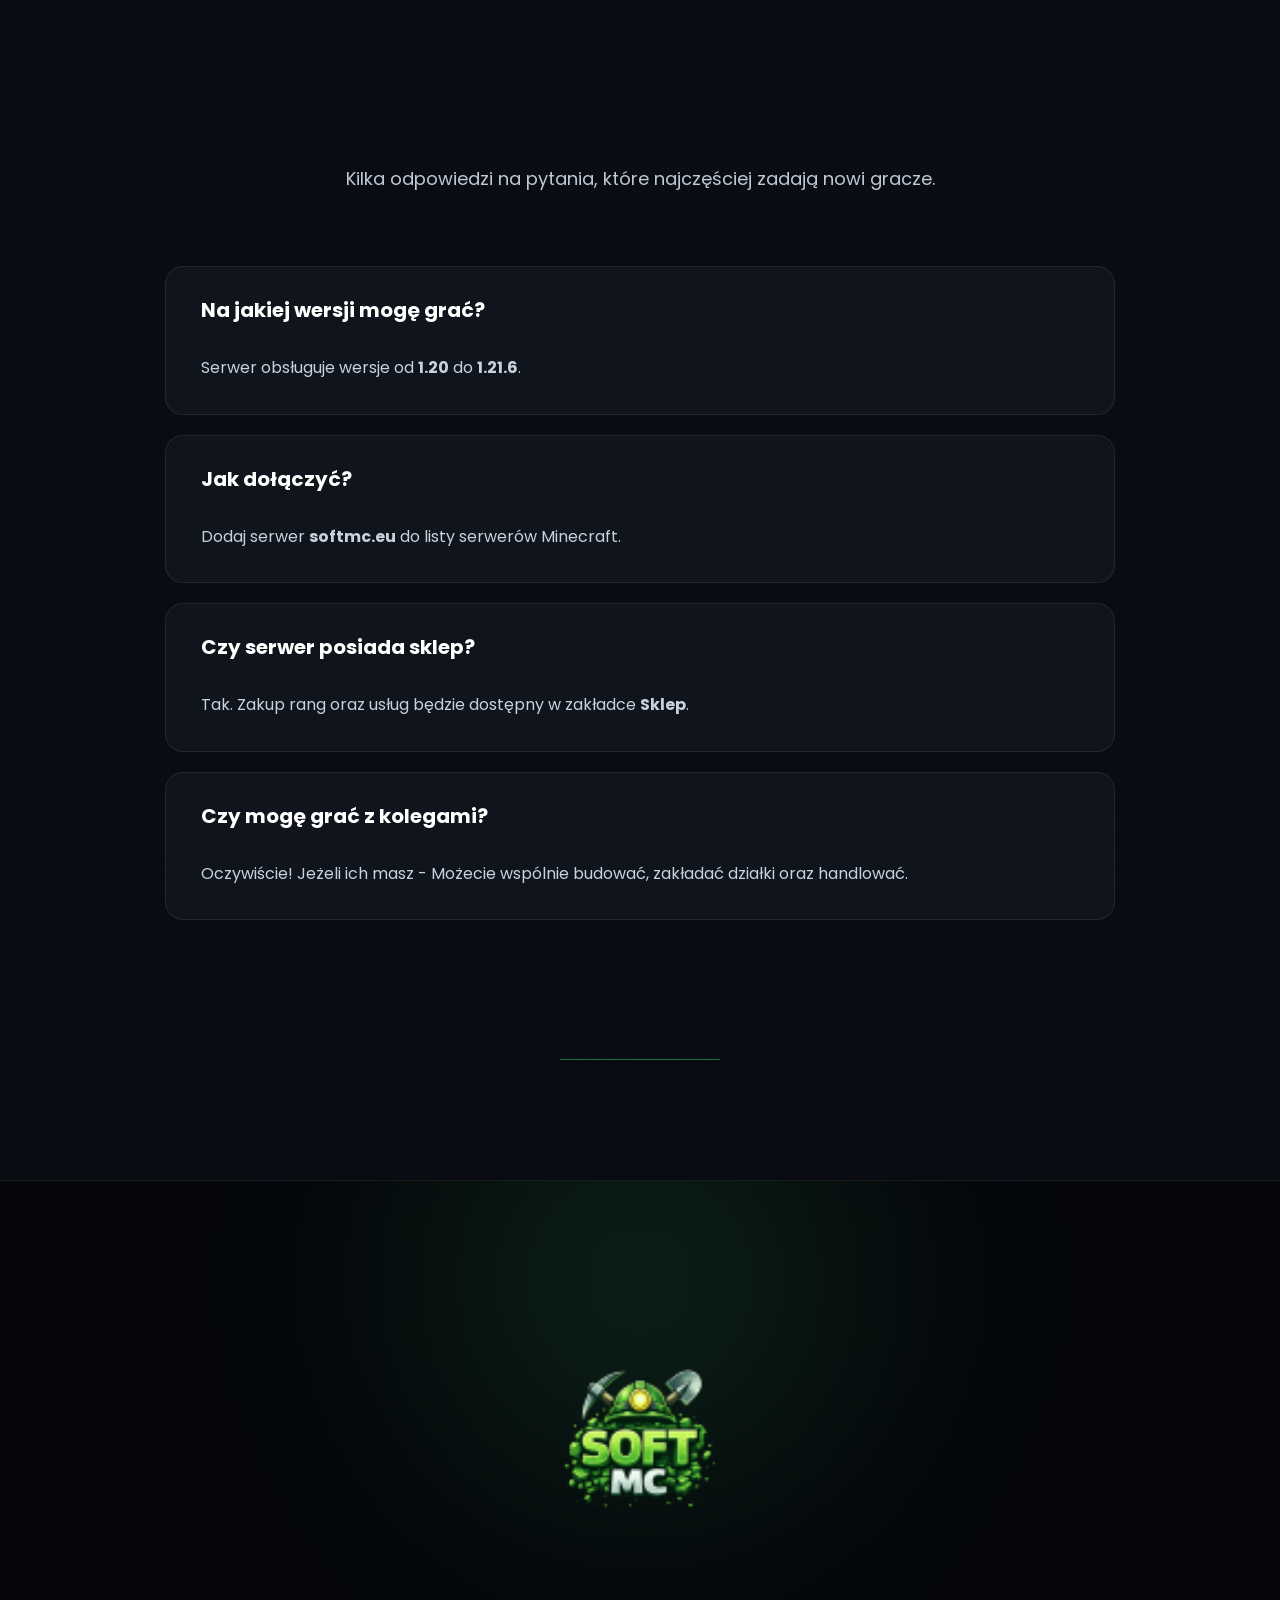
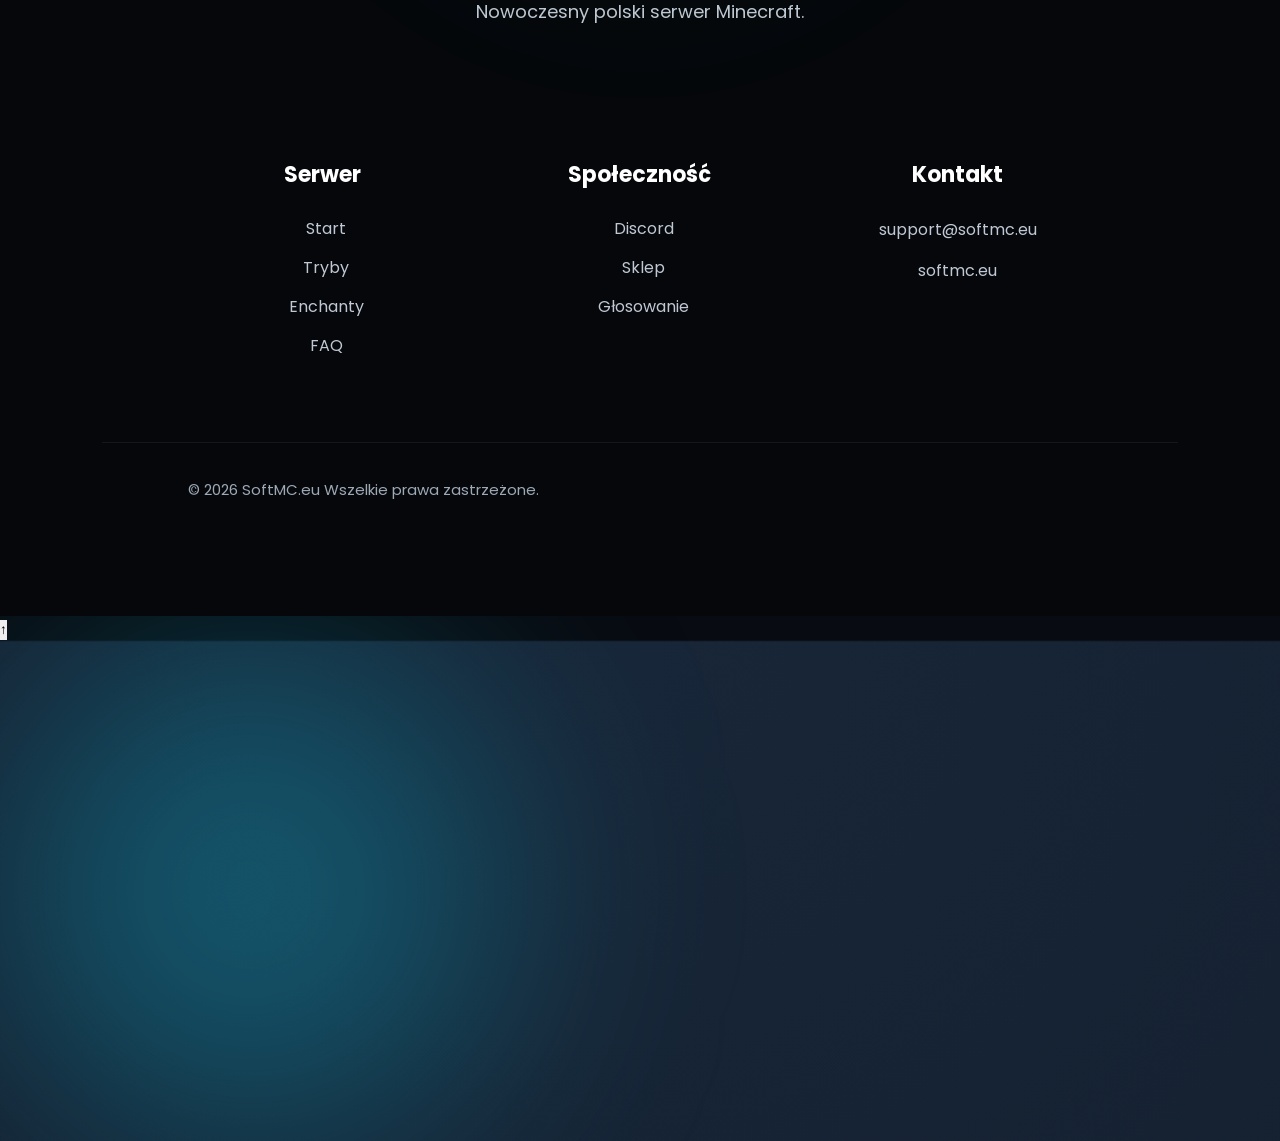
==== commit 82d41e21: "Update index.html" ====
--- a/index.html
+++ b/index.html
@@ -9,13 +9,13 @@
 
     <title>SoftMC.PL • Polski Serwer Minecraft</title>
 
-    <meta name="description" content="SoftMC.PL - Nowoczesny polski serwer Minecraft Survival + Działki oraz SkyBlock.">
+    <meta name="description" content="SoftMC.eu - Nowoczesny polski serwer Minecraft Survival + Działki oraz SkyBlock.">
 
     <meta name="keywords" content="minecraft, survival, działki, skyblock, softmc, serwer minecraft">
 
     <meta name="theme-color" content="#45ff84">
 
-    <meta property="og:title" content="SoftMC.PL">
+    <meta property="og:title" content="SoftMC.eu">
 
     <meta property="og:description" content="Najlepszy serwer Survival + Działki oraz SkyBlock">
 
@@ -106,7 +106,7 @@
 
                 <span>
 
-                    📋 softmc.pl
+                    📋 softmc.eu
 
                 </span>
 
@@ -148,7 +148,7 @@
 
                 <h1 class="hero-title">
 
-                    SOFTMC.PL
+                    SOFTMC.EU
 
                 </h1>
 
@@ -290,7 +290,7 @@
 
                             <span class="live-value">
 
-                                softmc.pl
+                                softmc.eu
 
                             </span>
 
@@ -993,9 +993,9 @@
 
                 <p class="staff-description">
 
-                    Jestem upośledzona,
-                    ale przynajmniej coś robie
-                    sprawdzanie progu wkurwienia - fryta.
+                    Staram się trzymać wszystko w garści,
+                    Pomaganie graczom i administratorom
+                    to dla mnie czysta przyjemność.
 
                 </p>
 
@@ -1023,8 +1023,8 @@
 
                 <p class="staff-description">
 
-                    Jestem niepełnosprawna,
-                    ale pełnosprytna 😉.
+                    Pomoc graczom to dla mnie podstawa,
+                    masz pytania? pisz.
 
                 </p>
 
@@ -1052,9 +1052,8 @@
 
                 <p class="staff-description">
 
-                    Mam zeza,
-                    ale przynajmniej widzę 2 monitory.
-                    nie klnij.
+                    Dla mnie każdy problem jest do rozwiązania,
+                    nawet ten najgorszy 😊
 
                 </p>
 
@@ -1064,25 +1063,25 @@
 
                 <div class="staff-avatar">
 
-                    <img src="https://minotar.net/helm/Grafik_jpg/256.png" alt="hmmm">
+                    <img src="https://minotar.net/helm/3bxn/256.png" alt="hmmm">
 
                 </div>
 
                 <h3 class="staff-name">
 
-                    Grafik_jpg
+                    ???
 
                 </h3>
 
                 <div class="staff-rank">
 
-                    Grafik
+                    ???
 
                 </div>
 
                 <p class="staff-description">
 
-                    Zajmuję się grafikami
+                    ???
 
                 </p>
 
@@ -1271,7 +1270,7 @@
 
                     Dodaj serwer
 
-                    <strong>softmc.pl</strong>
+                    <strong>softmc.eu</strong>
 
                     do listy serwerów Minecraft.
 
@@ -1415,13 +1414,13 @@
 
                 <p>
 
-                    support@softmc.pl
+                    support@softmc.eu
 
                 </p>
 
                 <p>
 
-                    softmc.pl
+                    softmc.eu
 
                 </p>
 
@@ -1433,7 +1432,7 @@
 
             <p>
 
-                © 2026 SoftMC.PL
+                © 2026 SoftMC.eu
 
                 Wszelkie prawa zastrzeżone.
 
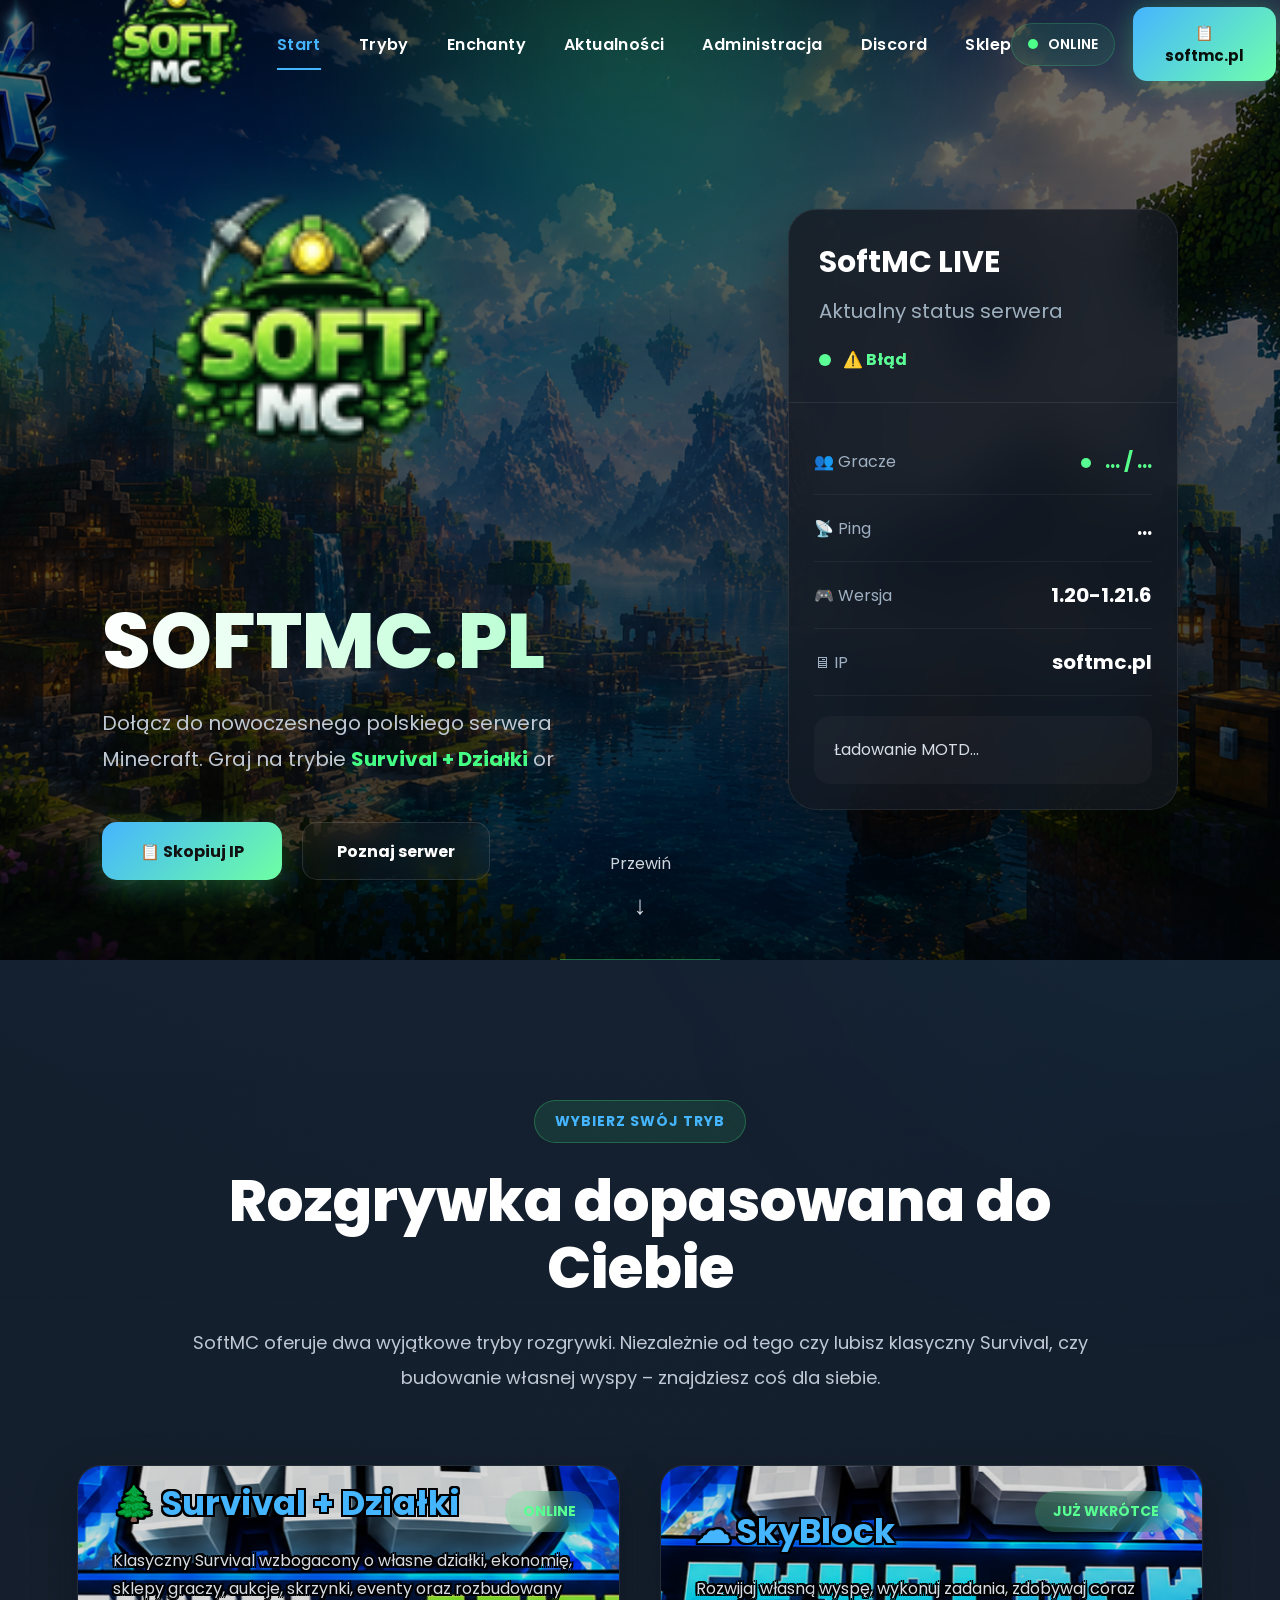
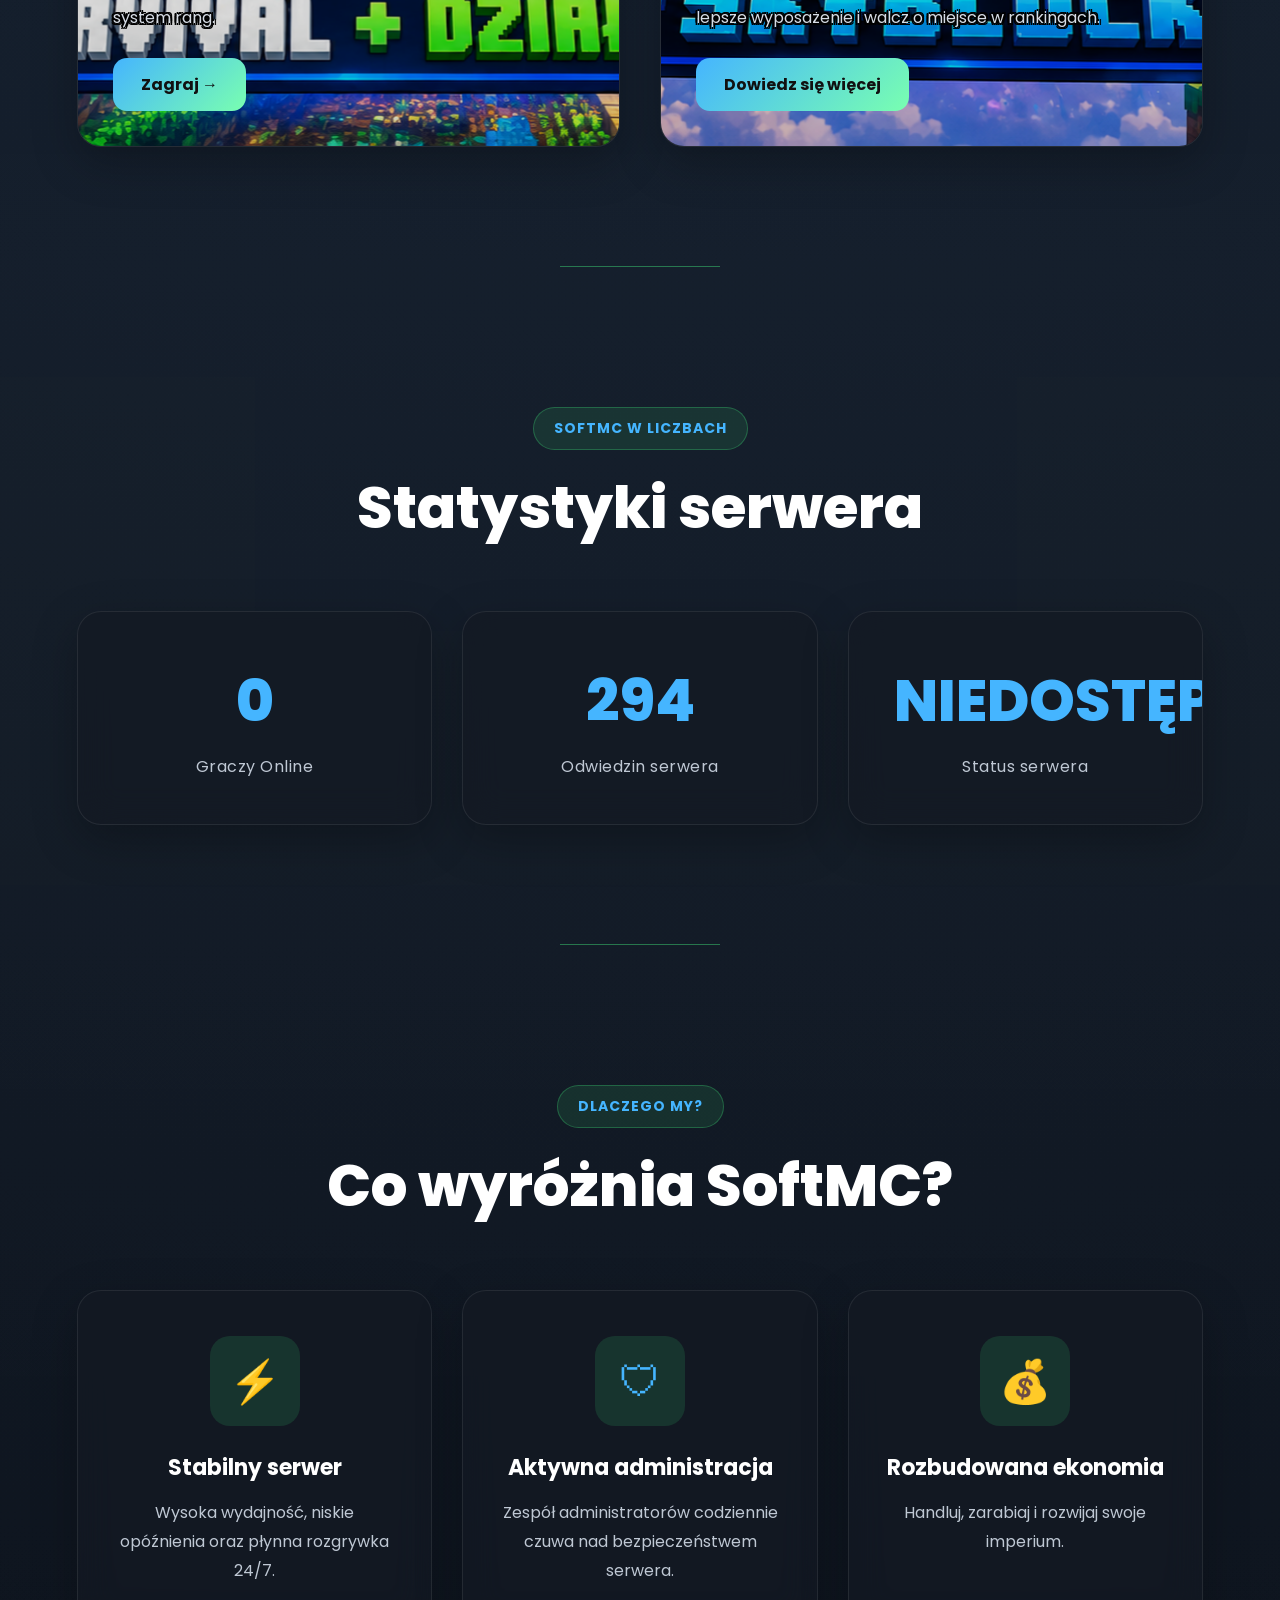
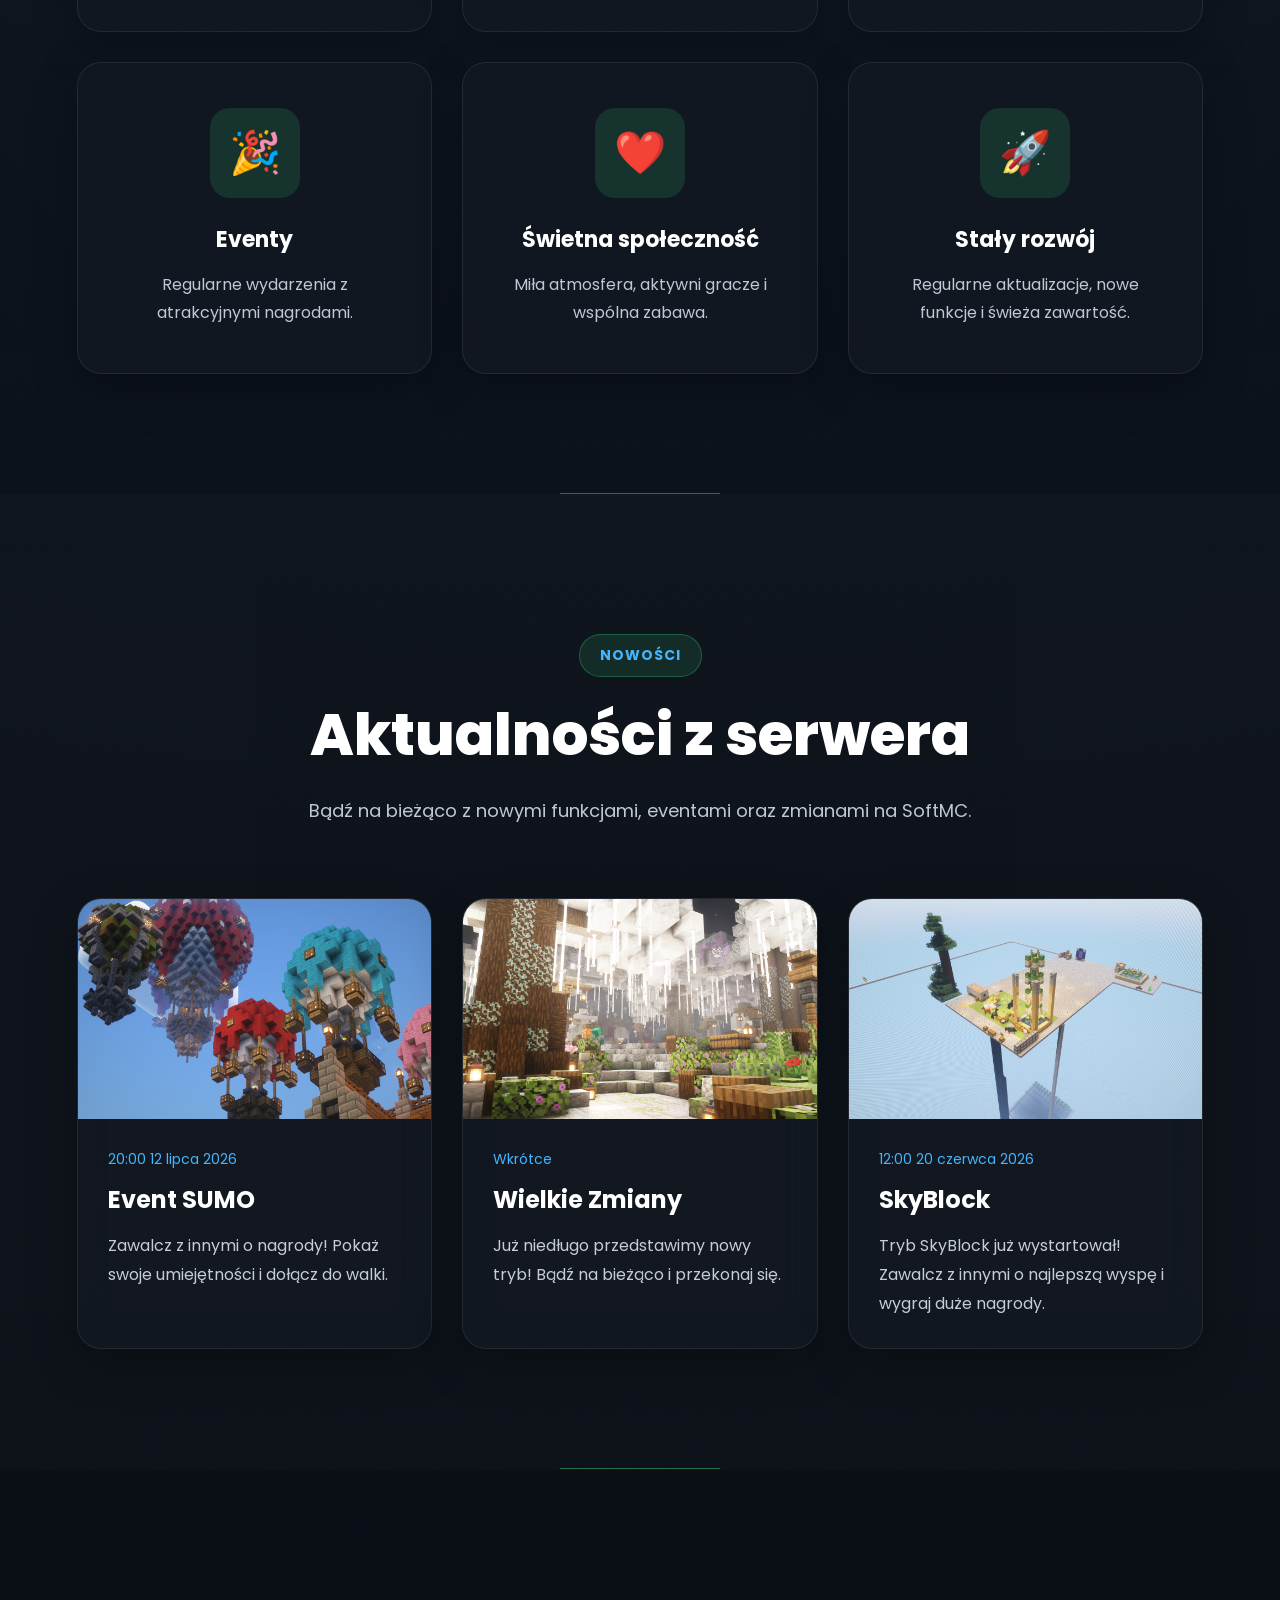
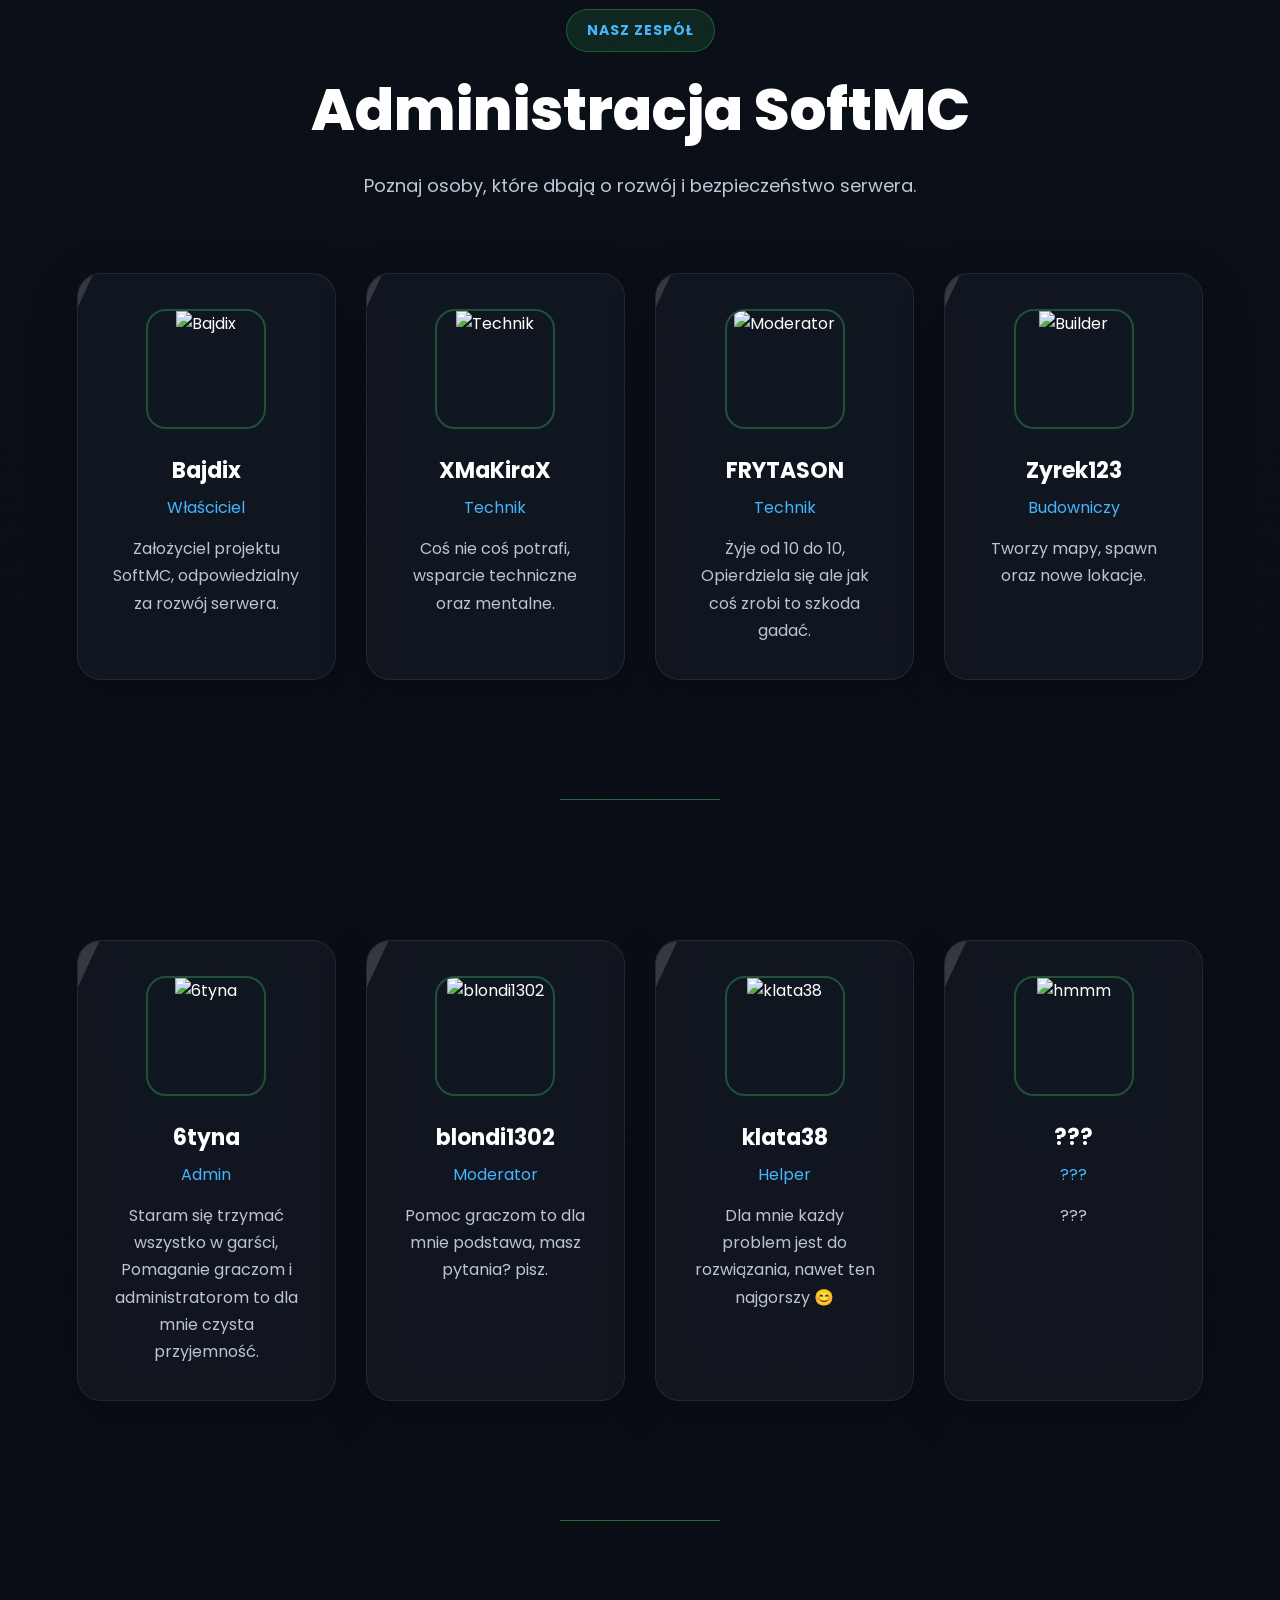
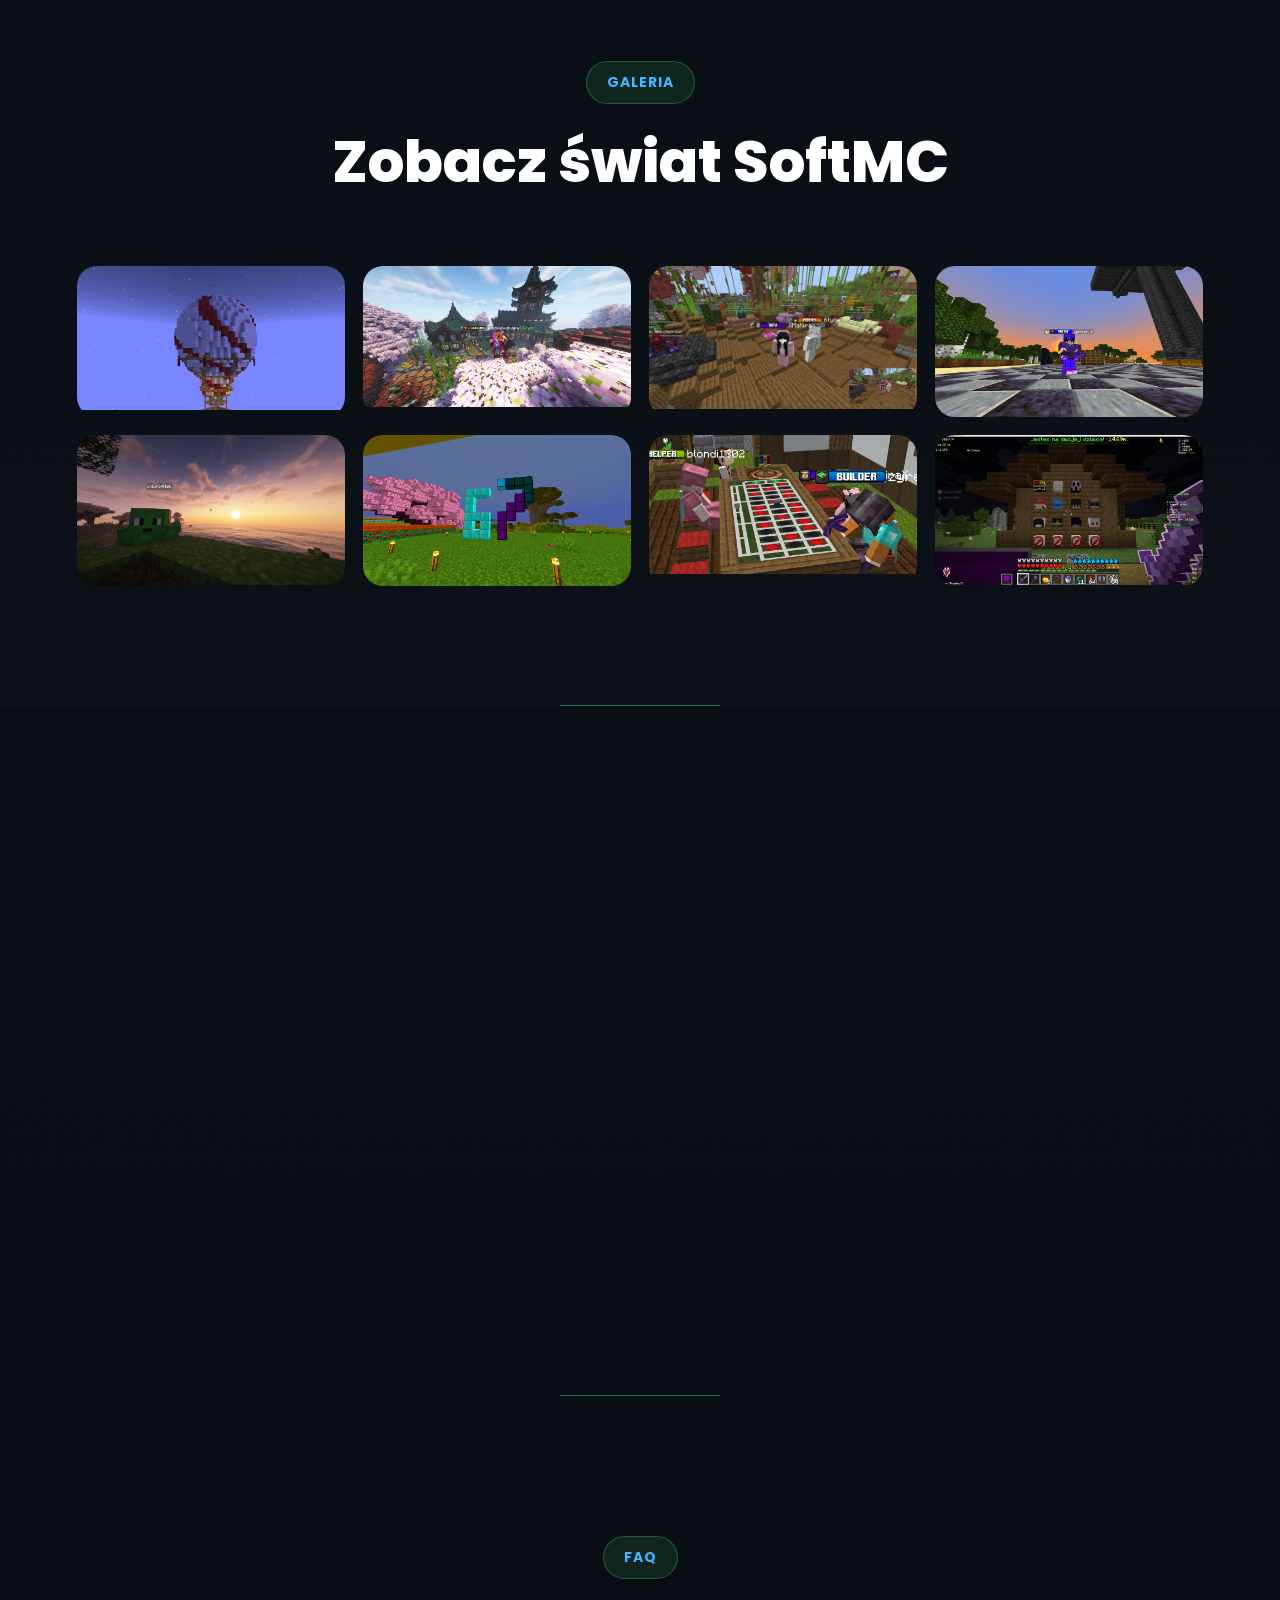
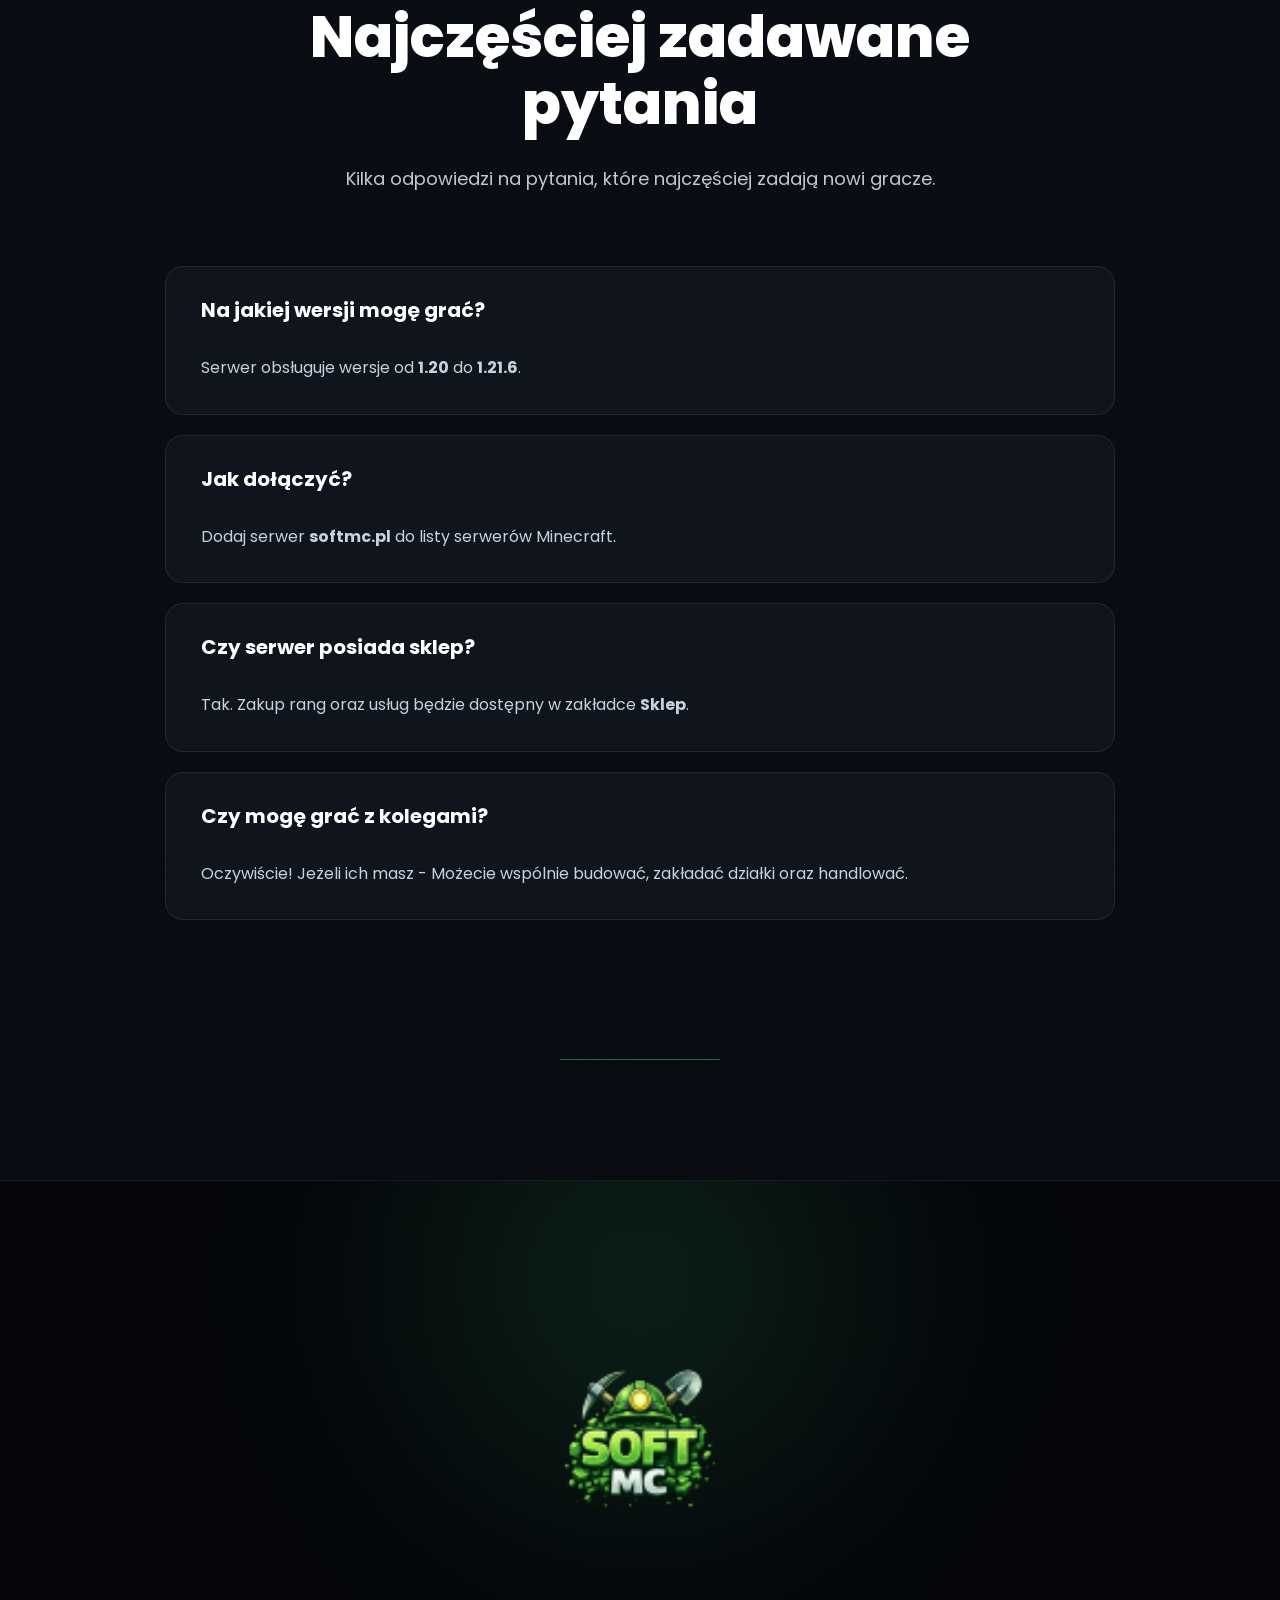
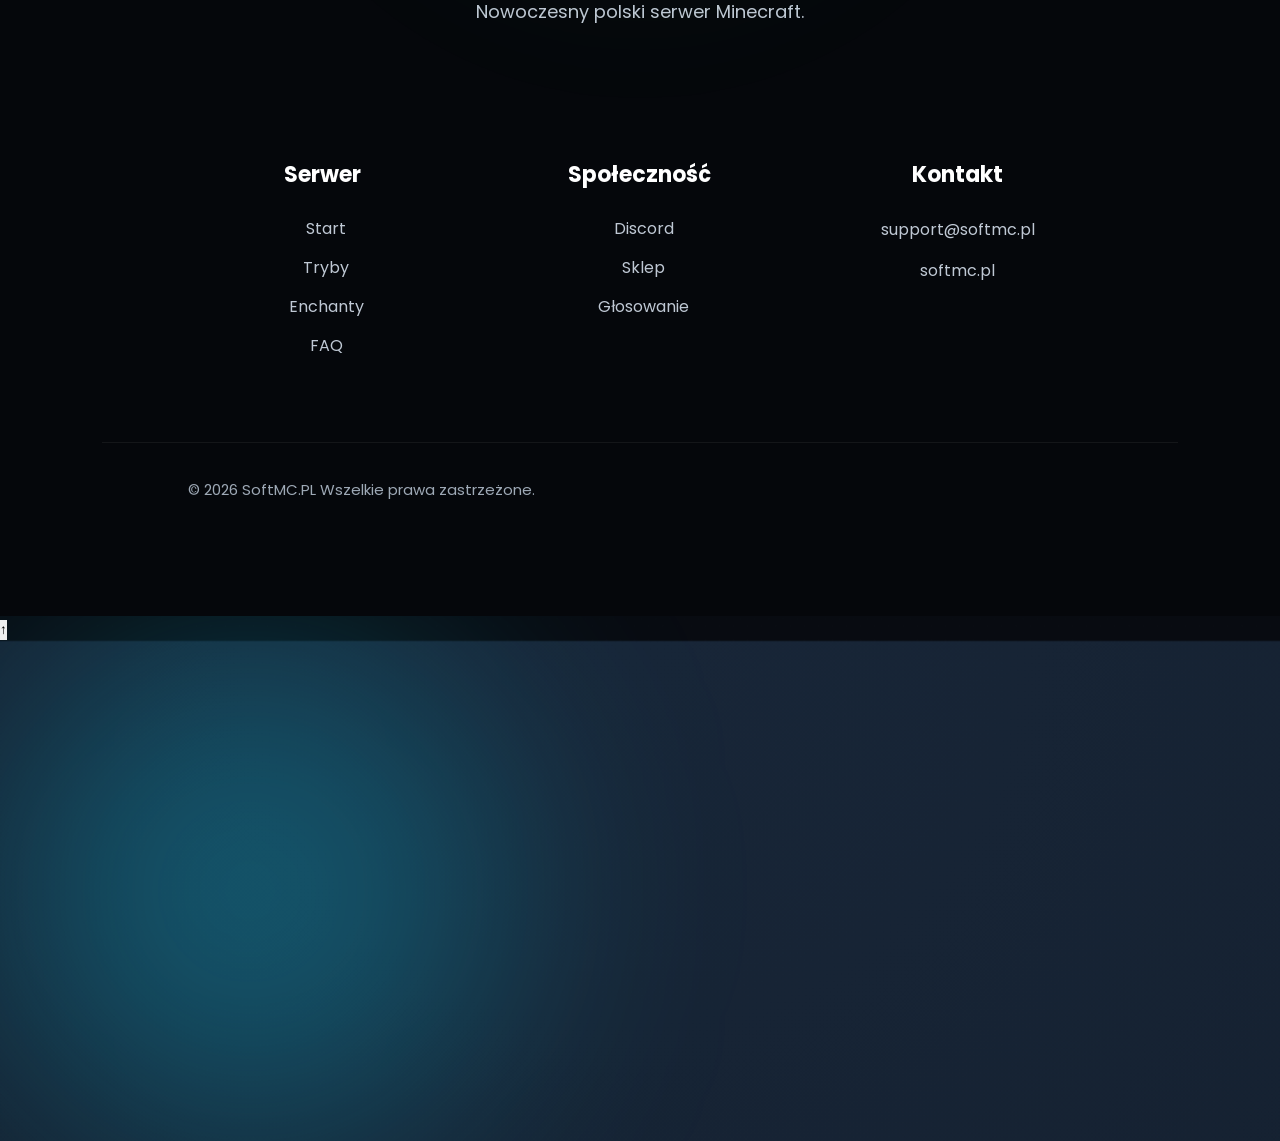
==== commit 1813efc4: "Update index.html" ====
--- a/index.html
+++ b/index.html
@@ -9,13 +9,13 @@
 
     <title>SoftMC.PL • Polski Serwer Minecraft</title>
 
-    <meta name="description" content="SoftMC.eu - Nowoczesny polski serwer Minecraft Survival + Działki oraz SkyBlock.">
+    <meta name="description" content="SoftMC.PL - Nowoczesny polski serwer Minecraft Survival + Działki oraz SkyBlock.">
 
     <meta name="keywords" content="minecraft, survival, działki, skyblock, softmc, serwer minecraft">
 
     <meta name="theme-color" content="#45ff84">
 
-    <meta property="og:title" content="SoftMC.eu">
+    <meta property="og:title" content="SoftMC.PL">
 
     <meta property="og:description" content="Najlepszy serwer Survival + Działki oraz SkyBlock">
 
@@ -106,7 +106,7 @@
 
                 <span>
 
-                    📋 softmc.eu
+                    📋 softmc.pl
 
                 </span>
 
@@ -148,7 +148,7 @@
 
                 <h1 class="hero-title">
 
-                    SOFTMC.EU
+                    SOFTMC.PL
 
                 </h1>
 
@@ -290,7 +290,7 @@
 
                             <span class="live-value">
 
-                                softmc.eu
+                                softmc.pl
 
                             </span>
 
@@ -1270,7 +1270,7 @@
 
                     Dodaj serwer
 
-                    <strong>softmc.eu</strong>
+                    <strong>softmc.pl</strong>
 
                     do listy serwerów Minecraft.
 
@@ -1414,13 +1414,13 @@
 
                 <p>
 
-                    support@softmc.eu
+                    support@softmc.pl
 
                 </p>
 
                 <p>
 
-                    softmc.eu
+                    softmc.pl
 
                 </p>
 
@@ -1432,7 +1432,7 @@
 
             <p>
 
-                © 2026 SoftMC.eu
+                © 2026 SoftMC.PL
 
                 Wszelkie prawa zastrzeżone.
 
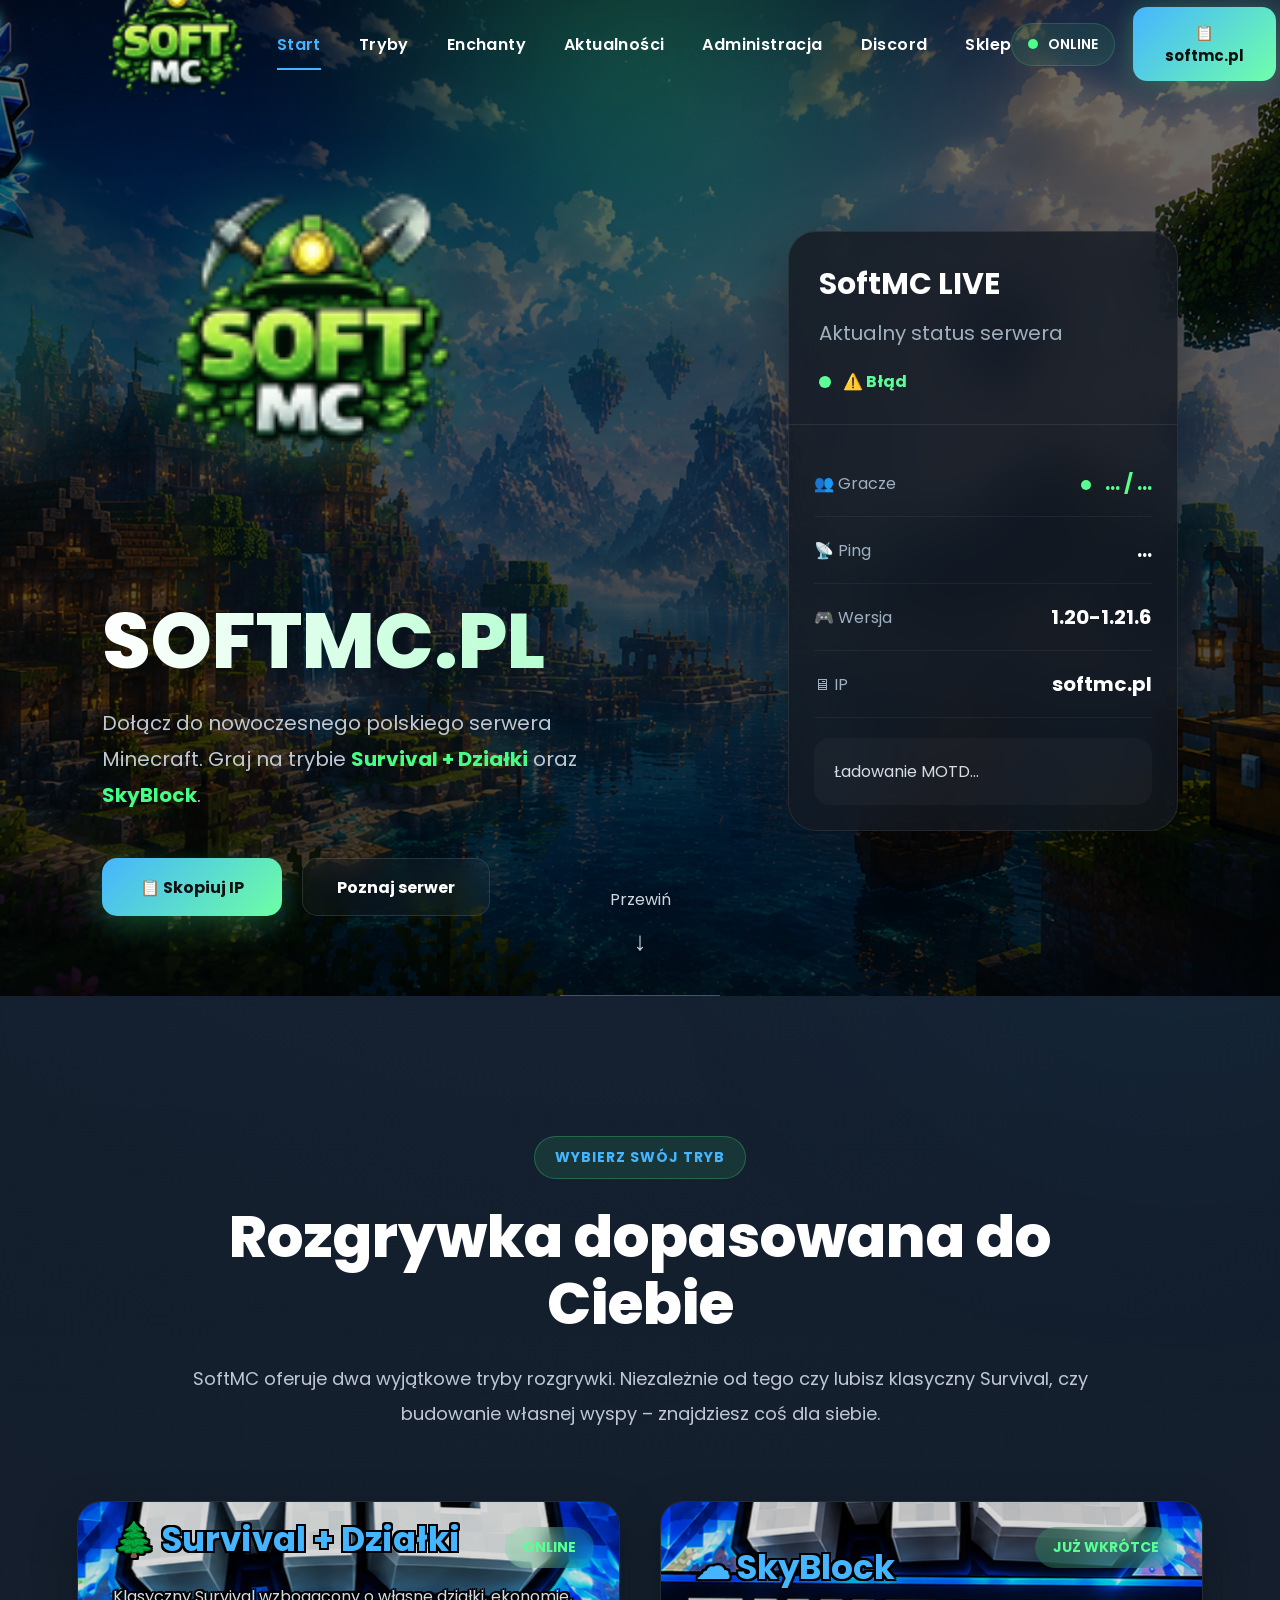
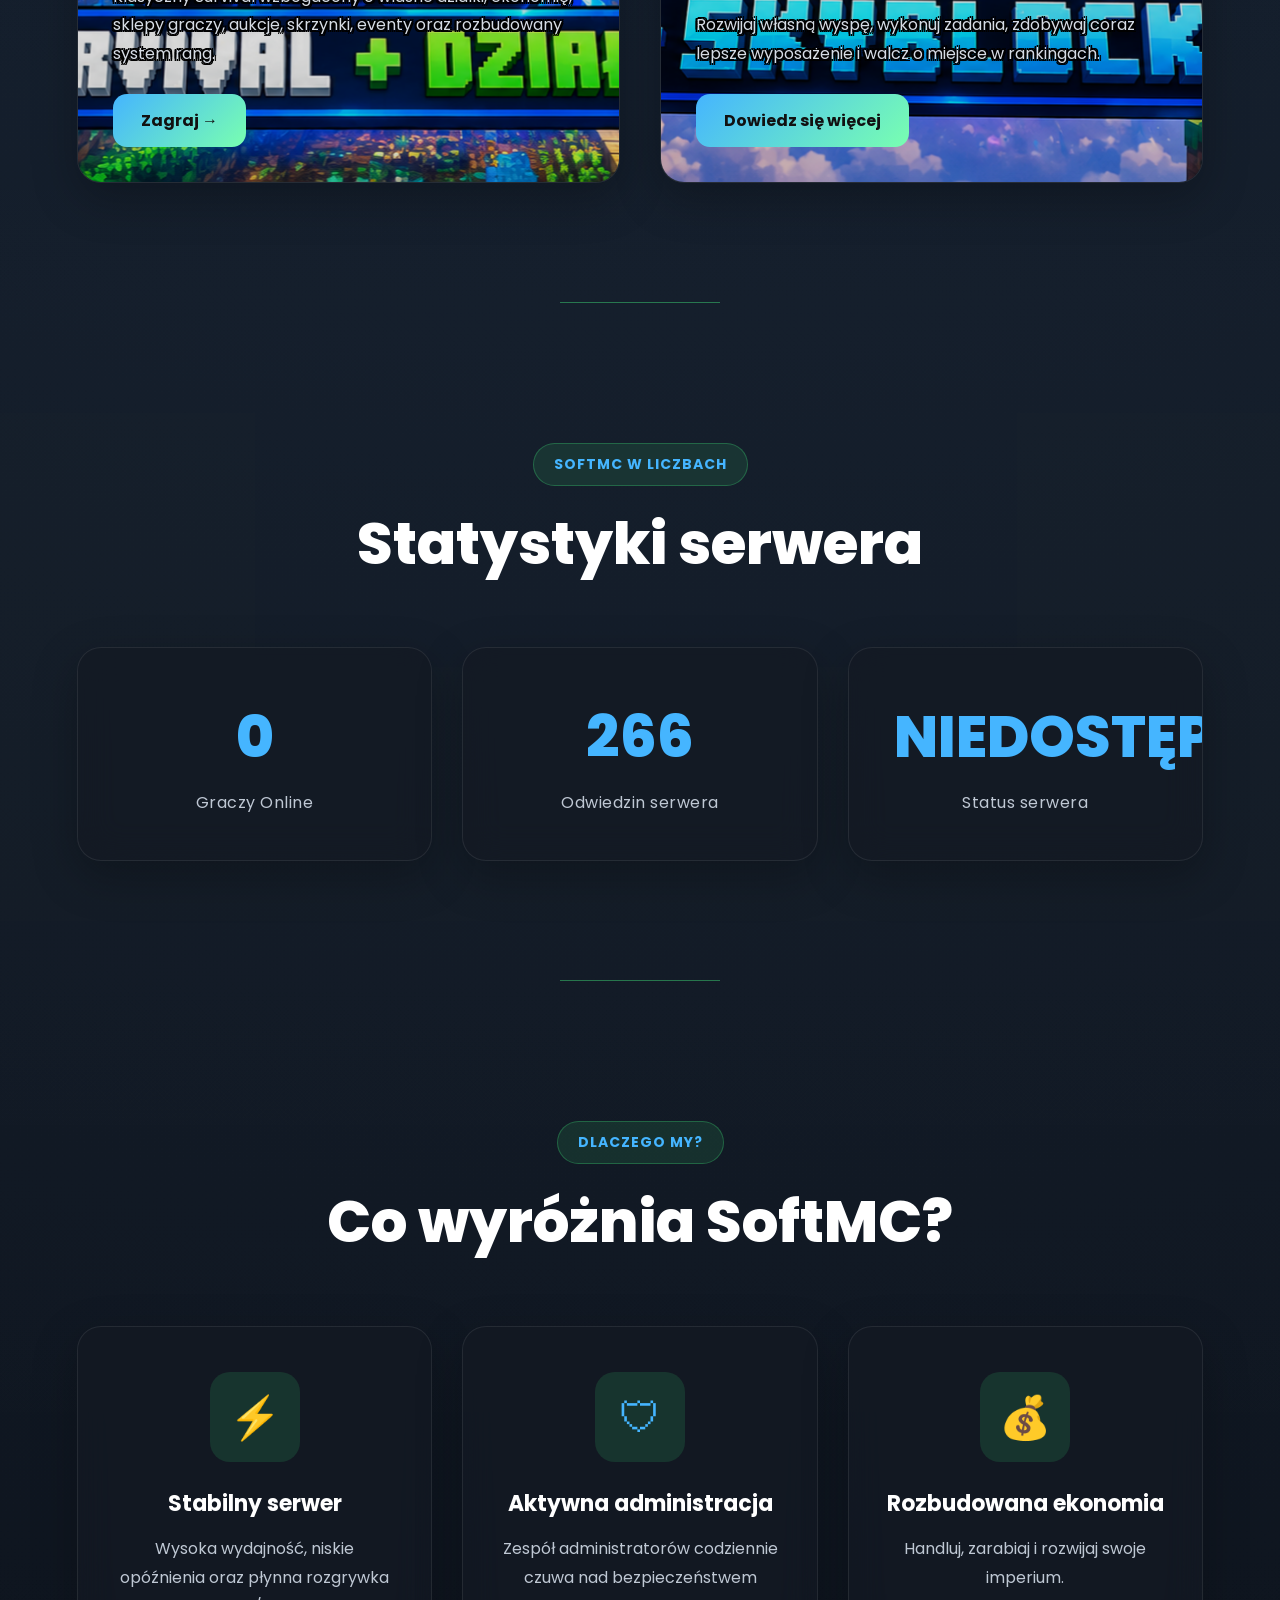
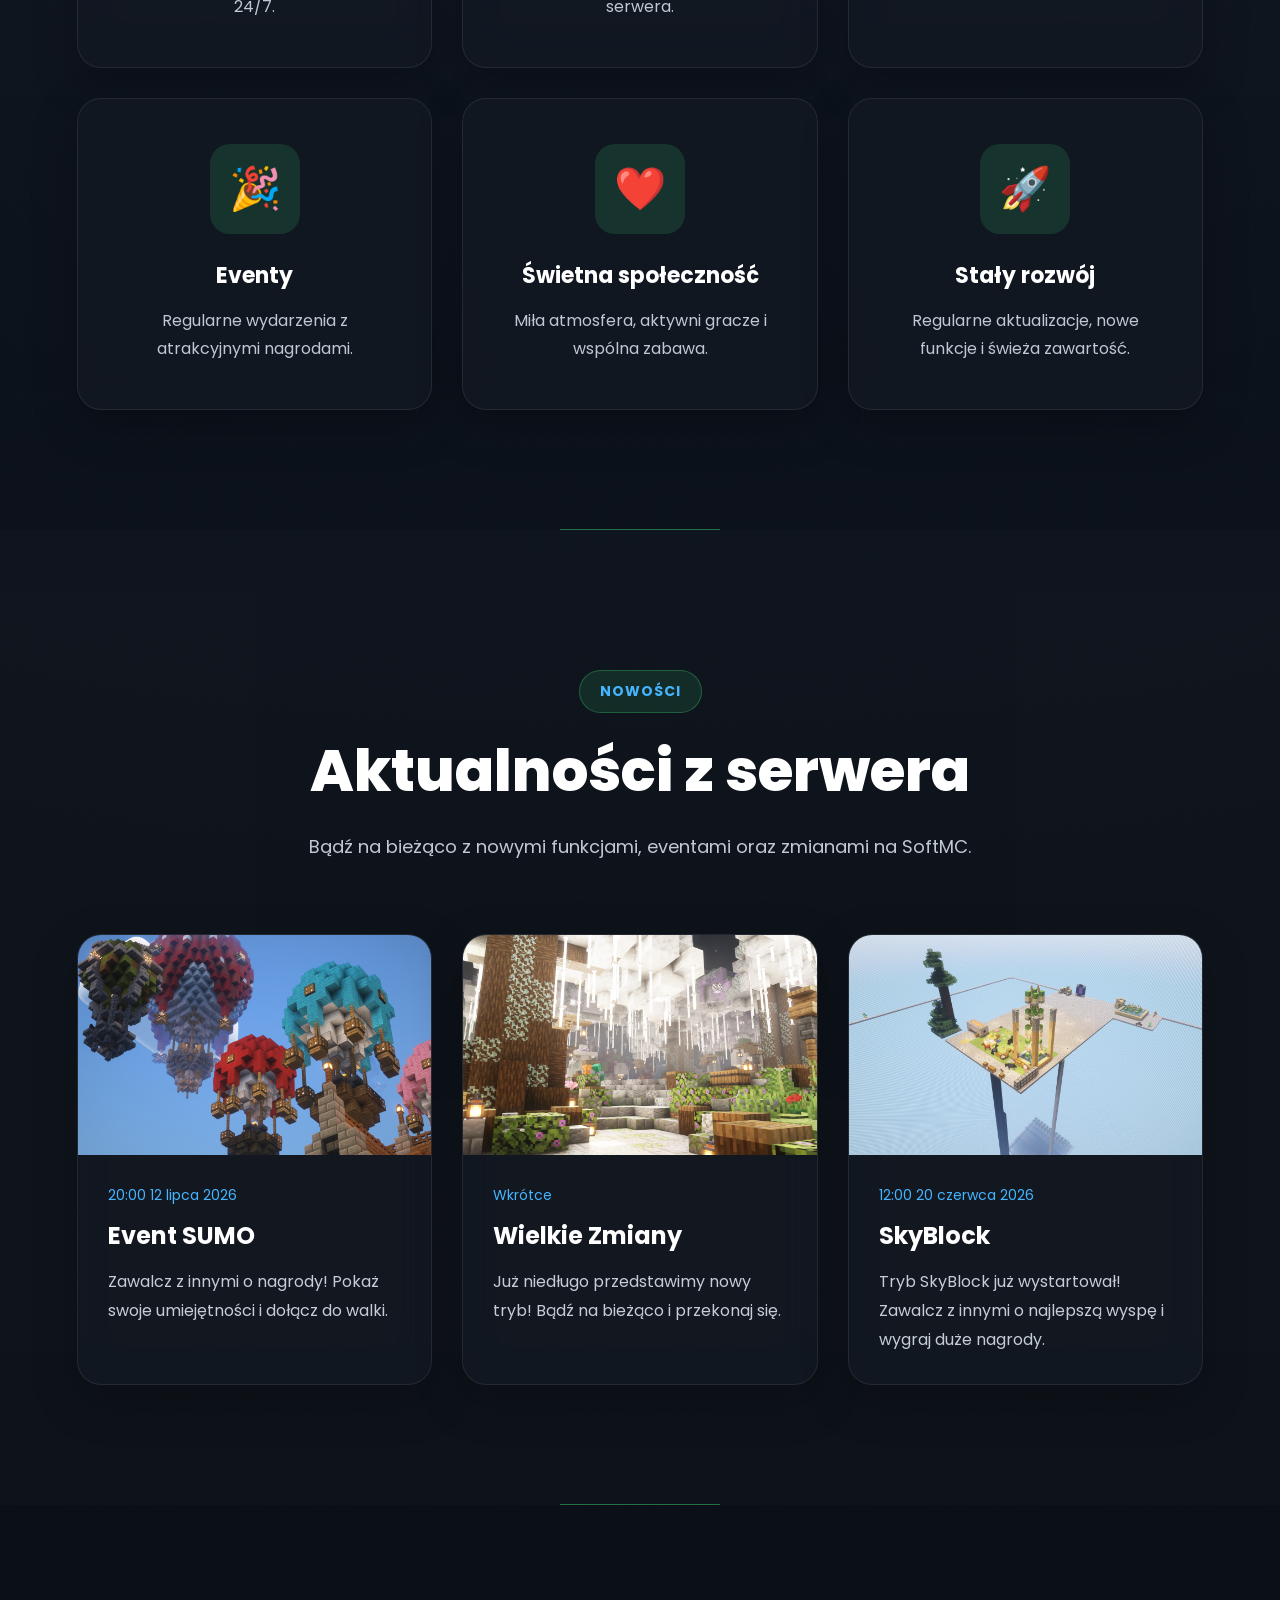
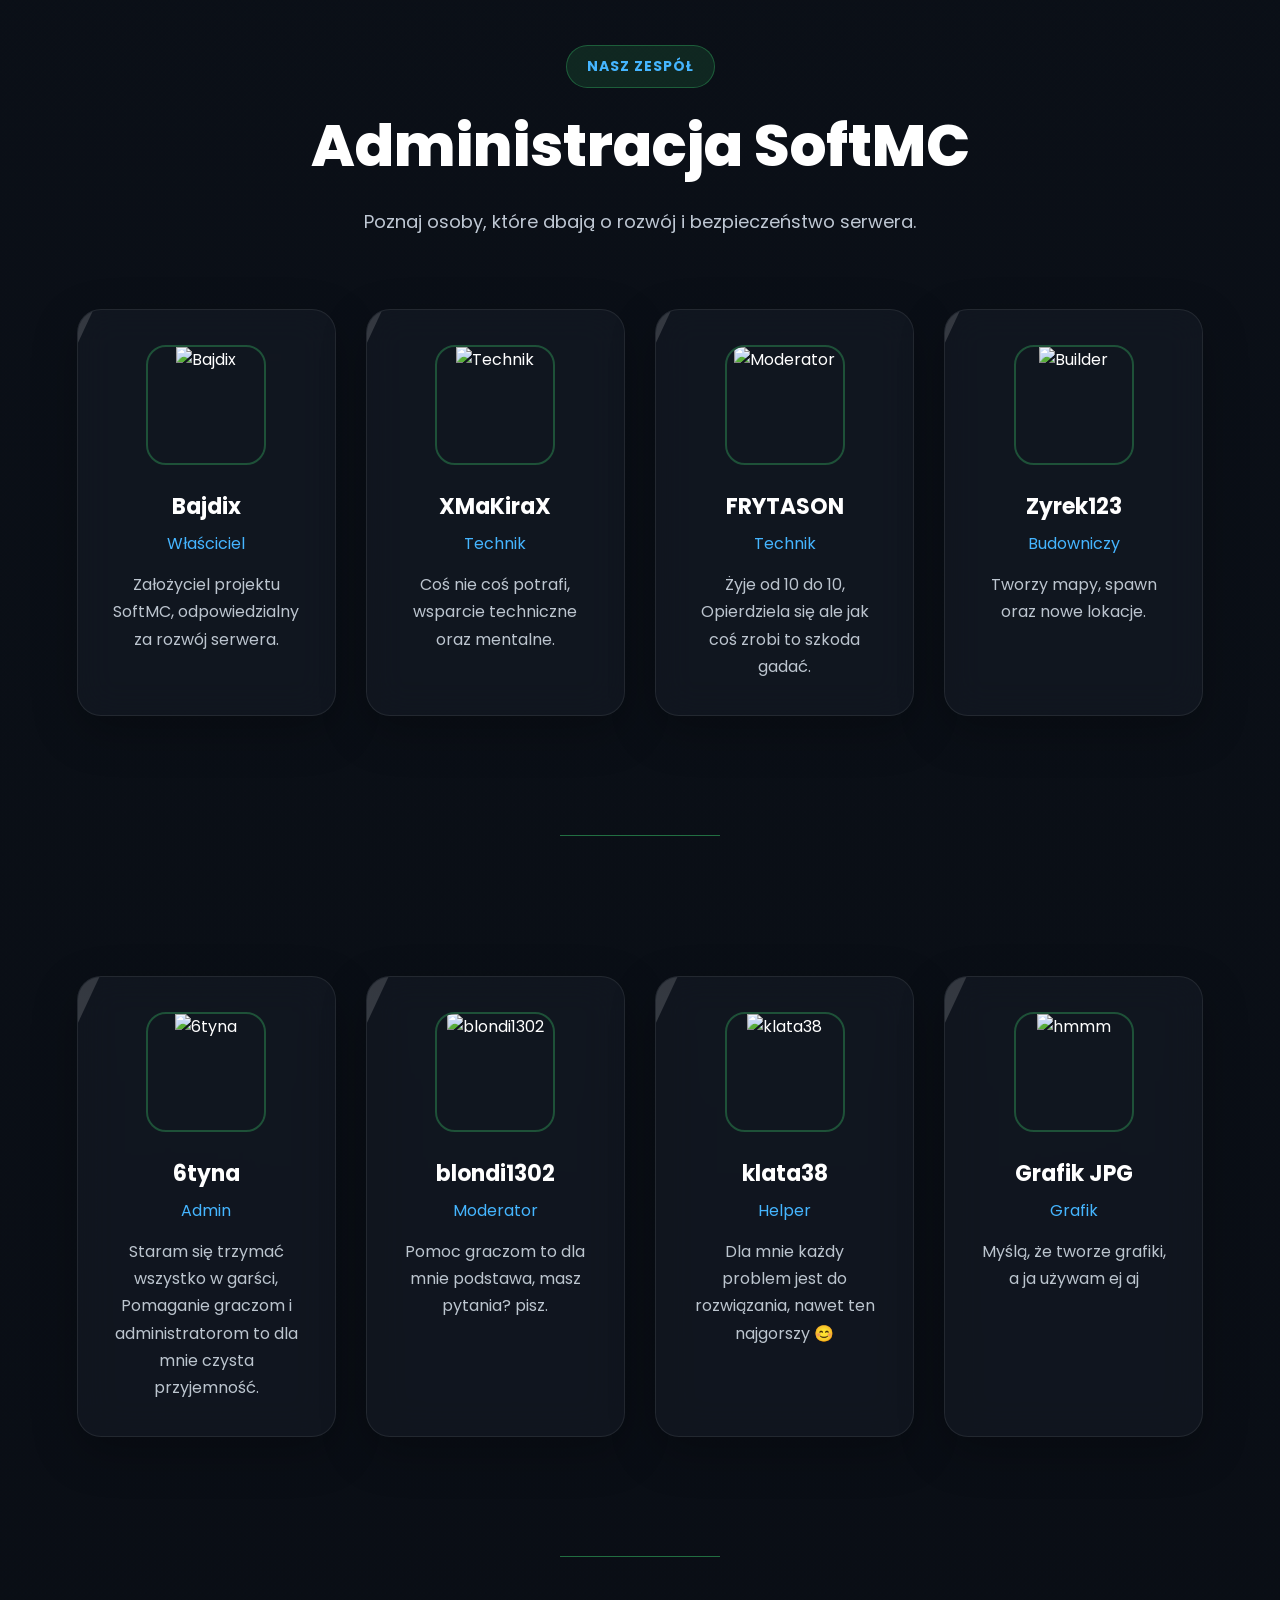
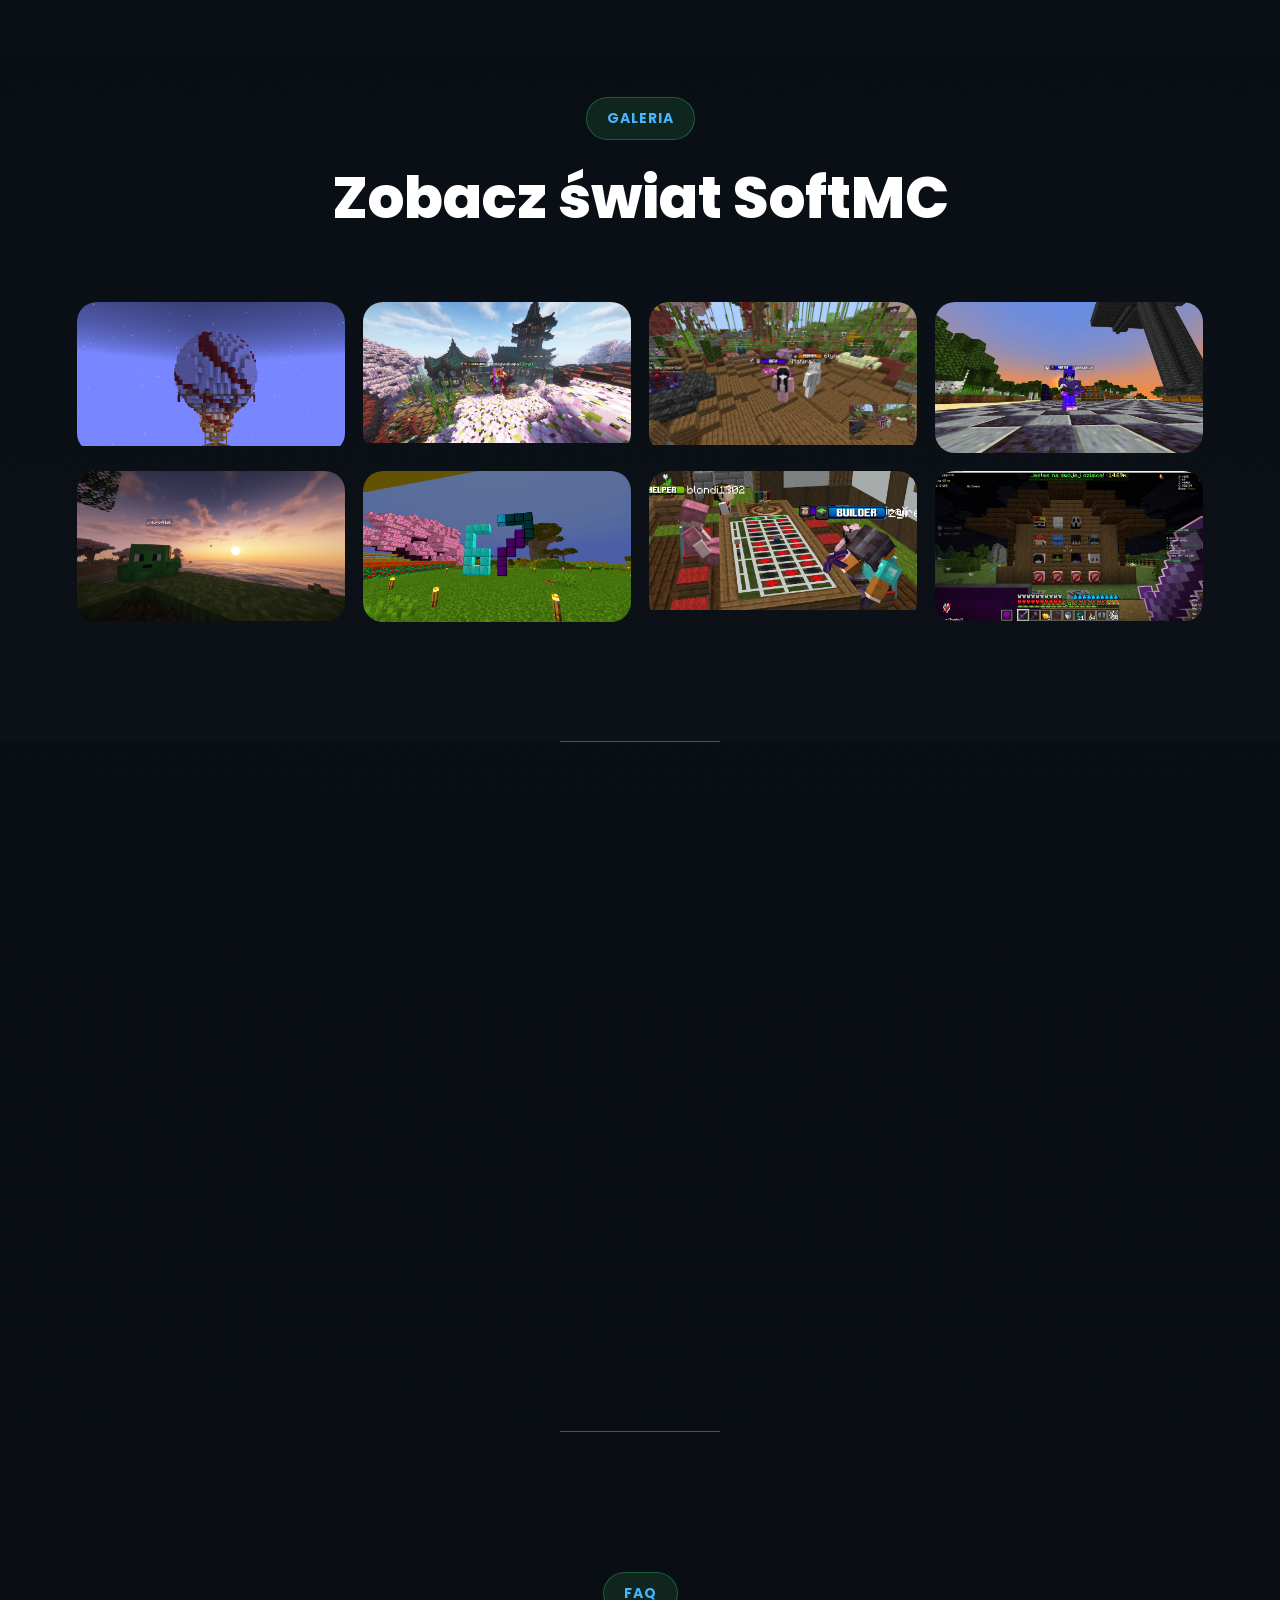
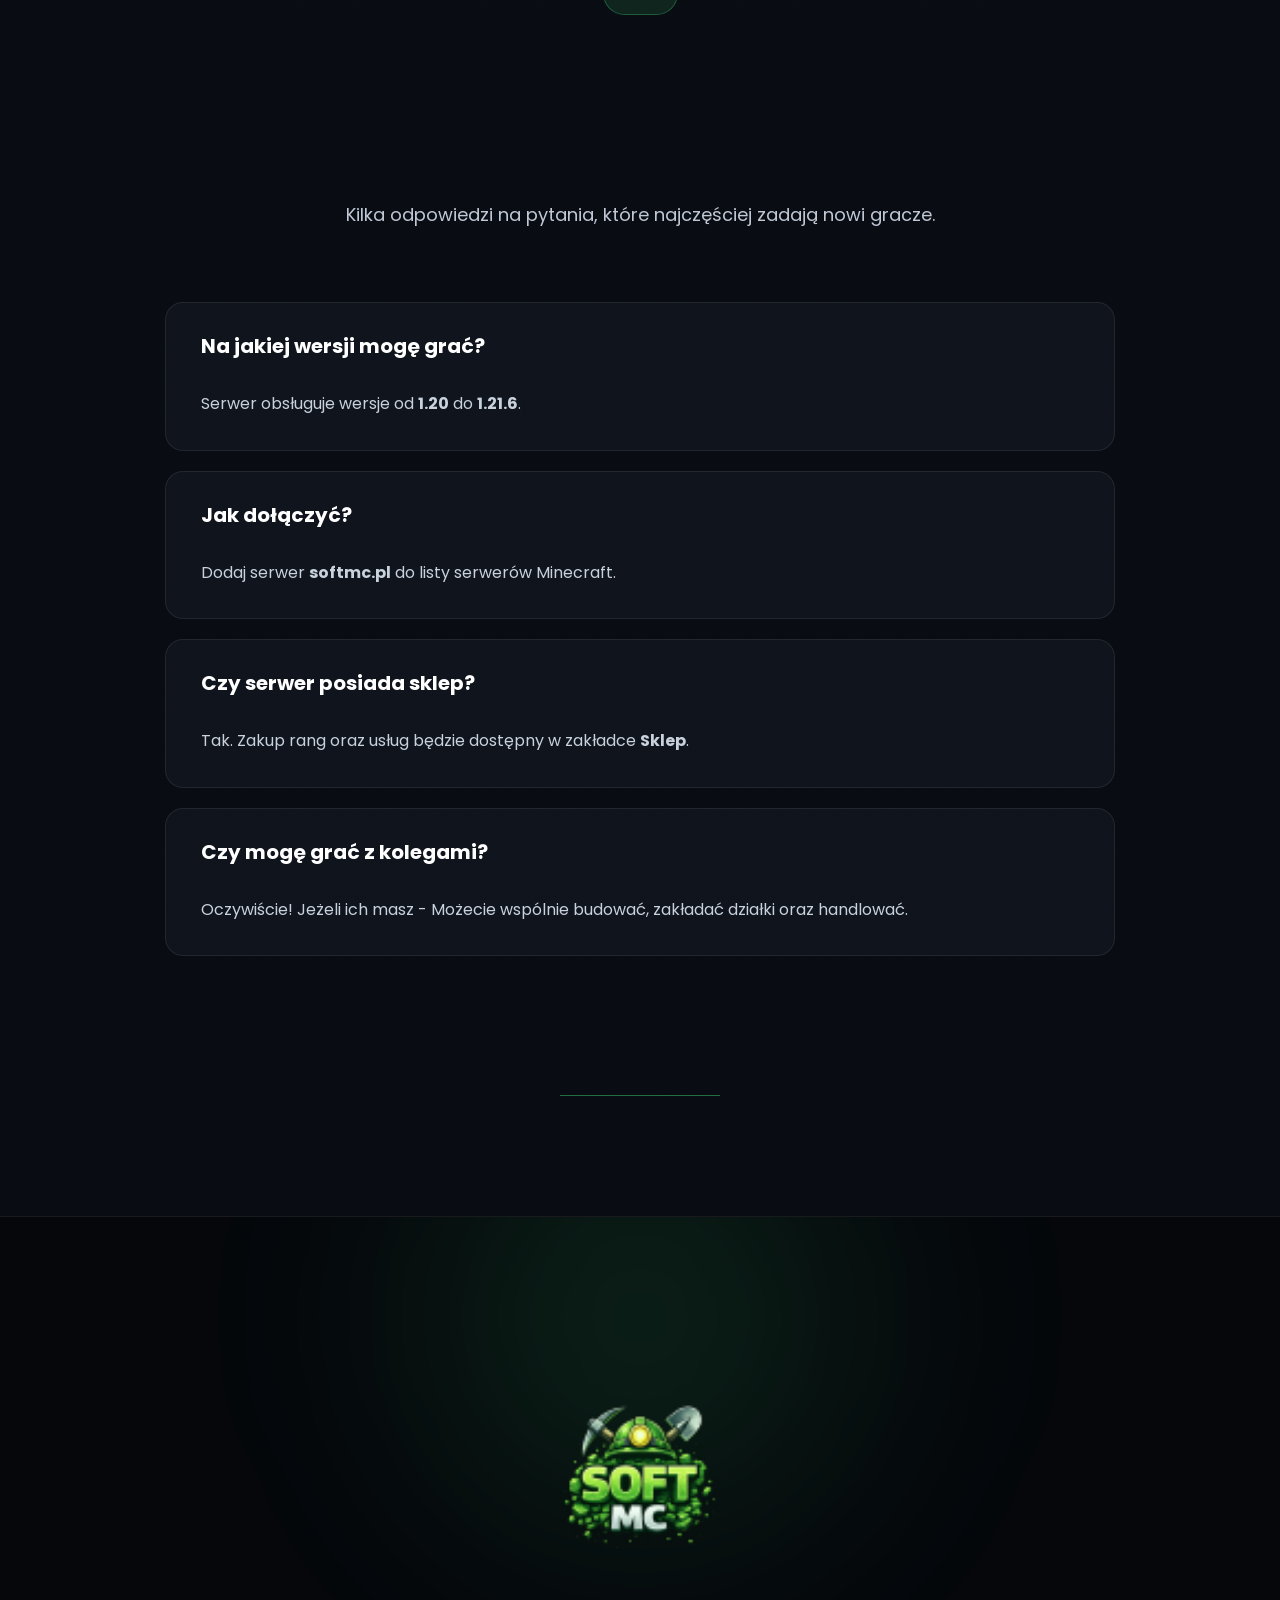
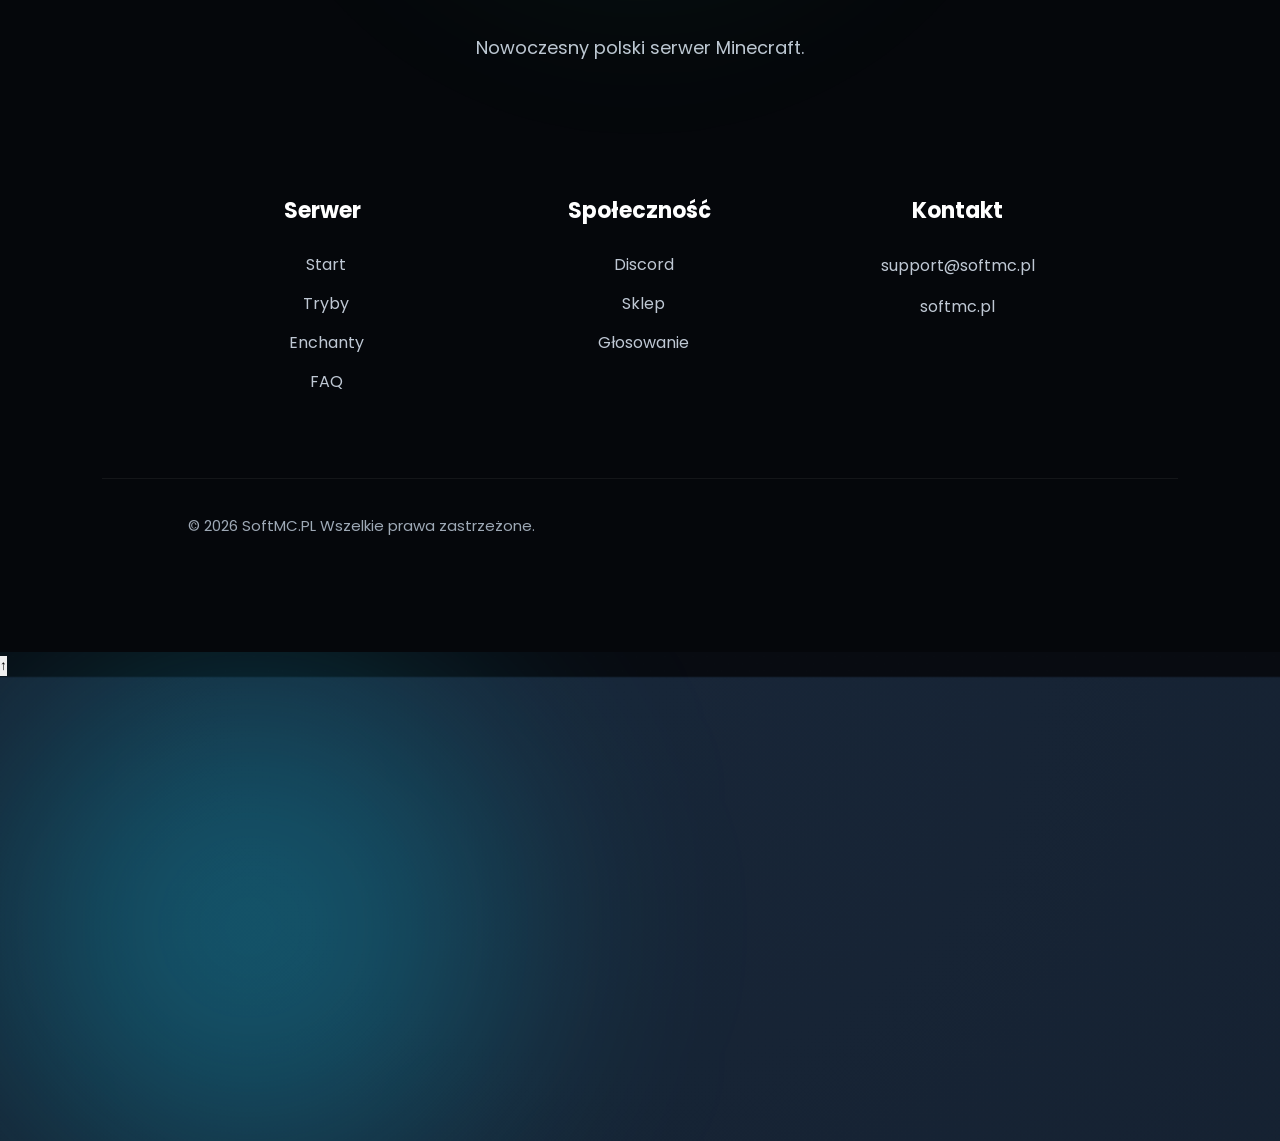
==== commit b200dadc: "Update index.html" ====
--- a/index.html
+++ b/index.html
@@ -1063,25 +1063,26 @@
 
                 <div class="staff-avatar">
 
-                    <img src="https://minotar.net/helm/3bxn/256.png" alt="hmmm">
+                    <img src="https://minotar.net/helm/grafik_jpg/256.png" alt="hmmm">
 
                 </div>
 
                 <h3 class="staff-name">
 
-                    ???
+                    Grafik JPG
 
                 </h3>
 
                 <div class="staff-rank">
 
-                    ???
+                    Grafik
 
                 </div>
 
                 <p class="staff-description">
 
-                    ???
+                    Myślą, że tworze grafiki,
+                    a ja używam ej aj
 
                 </p>
 
